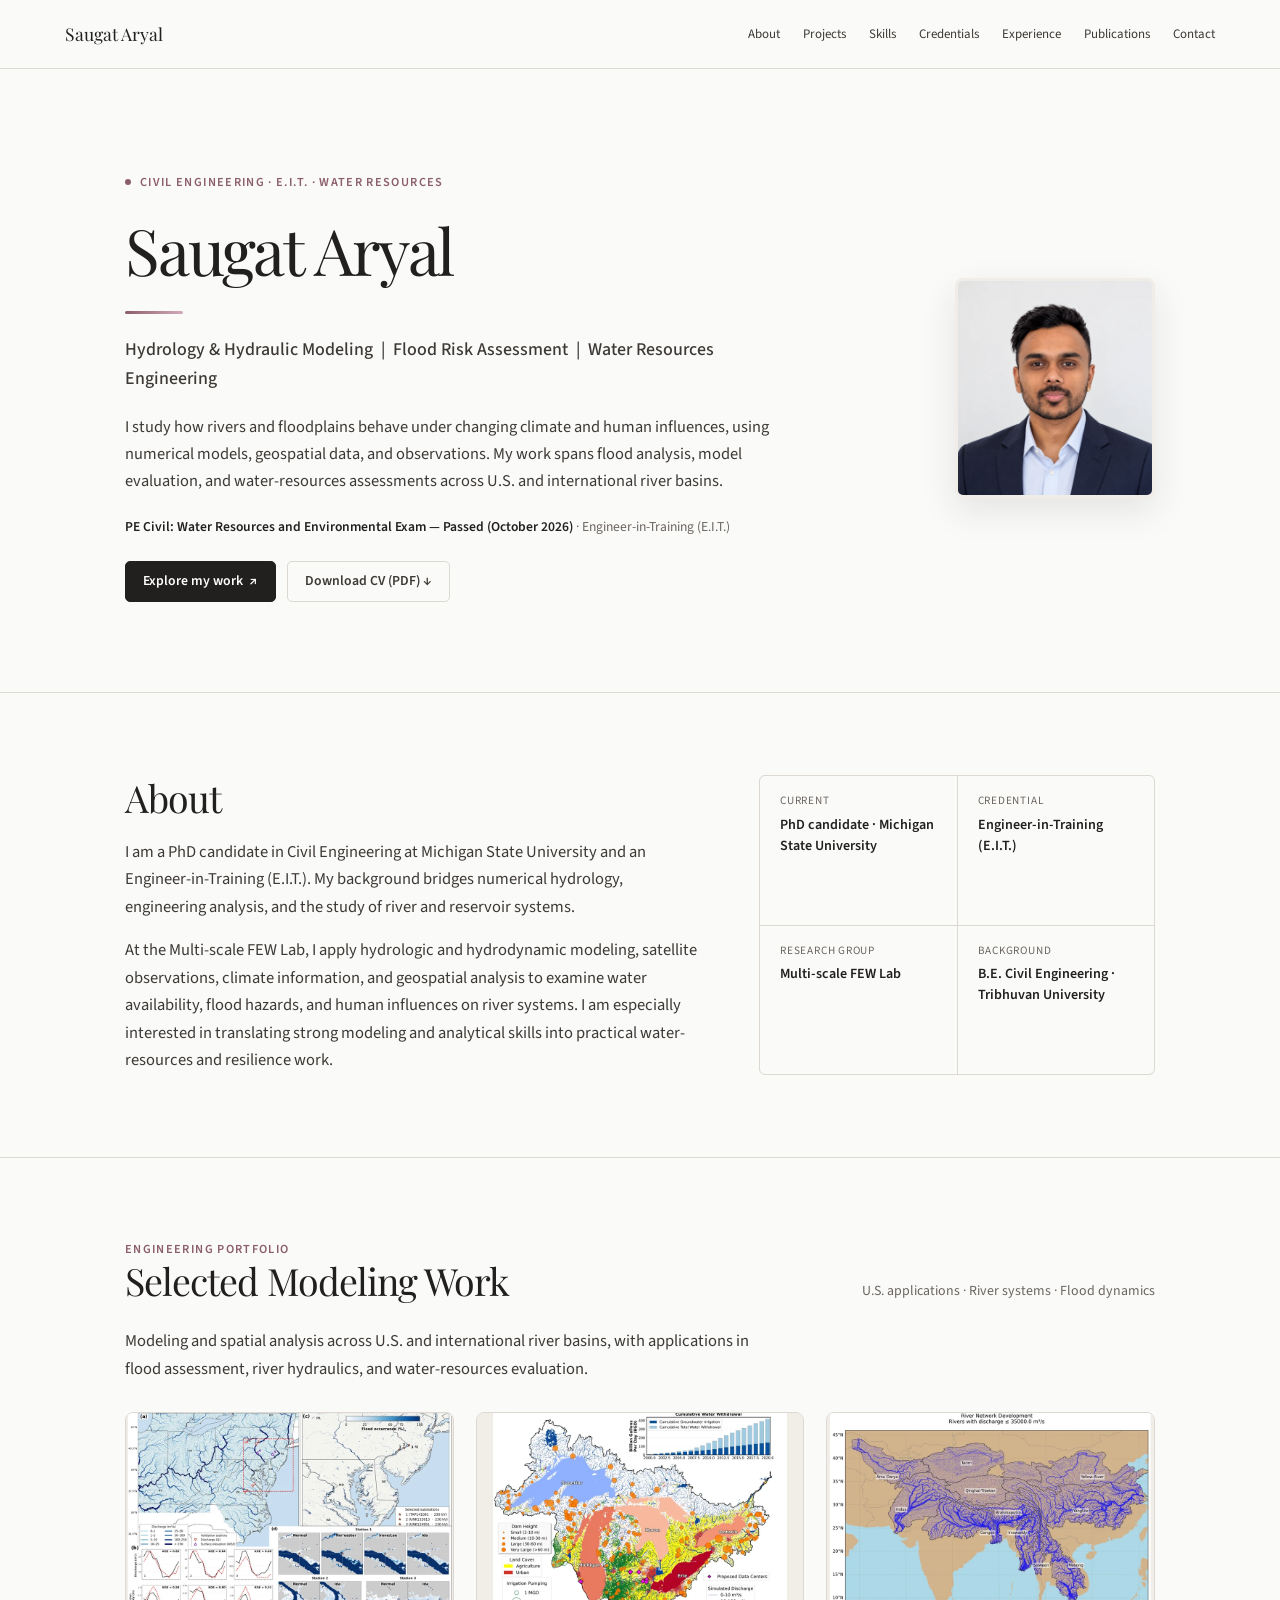
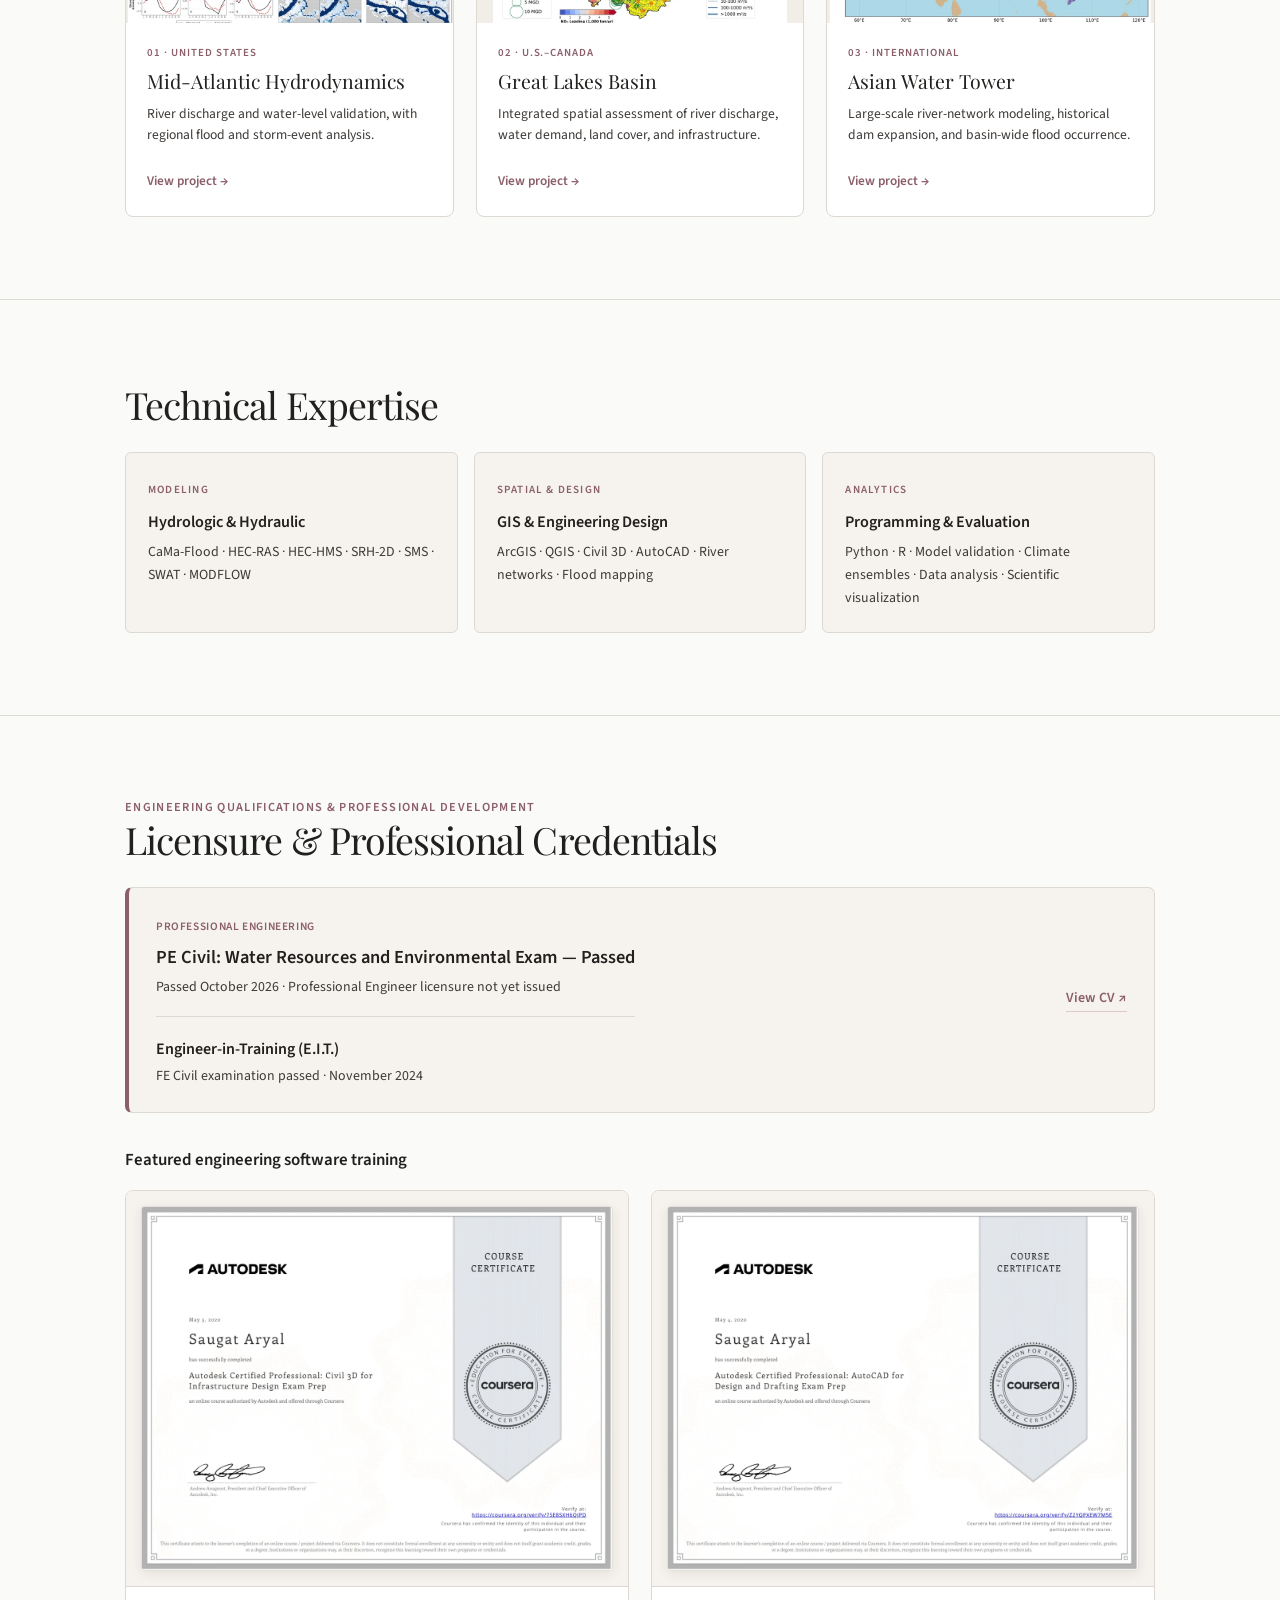
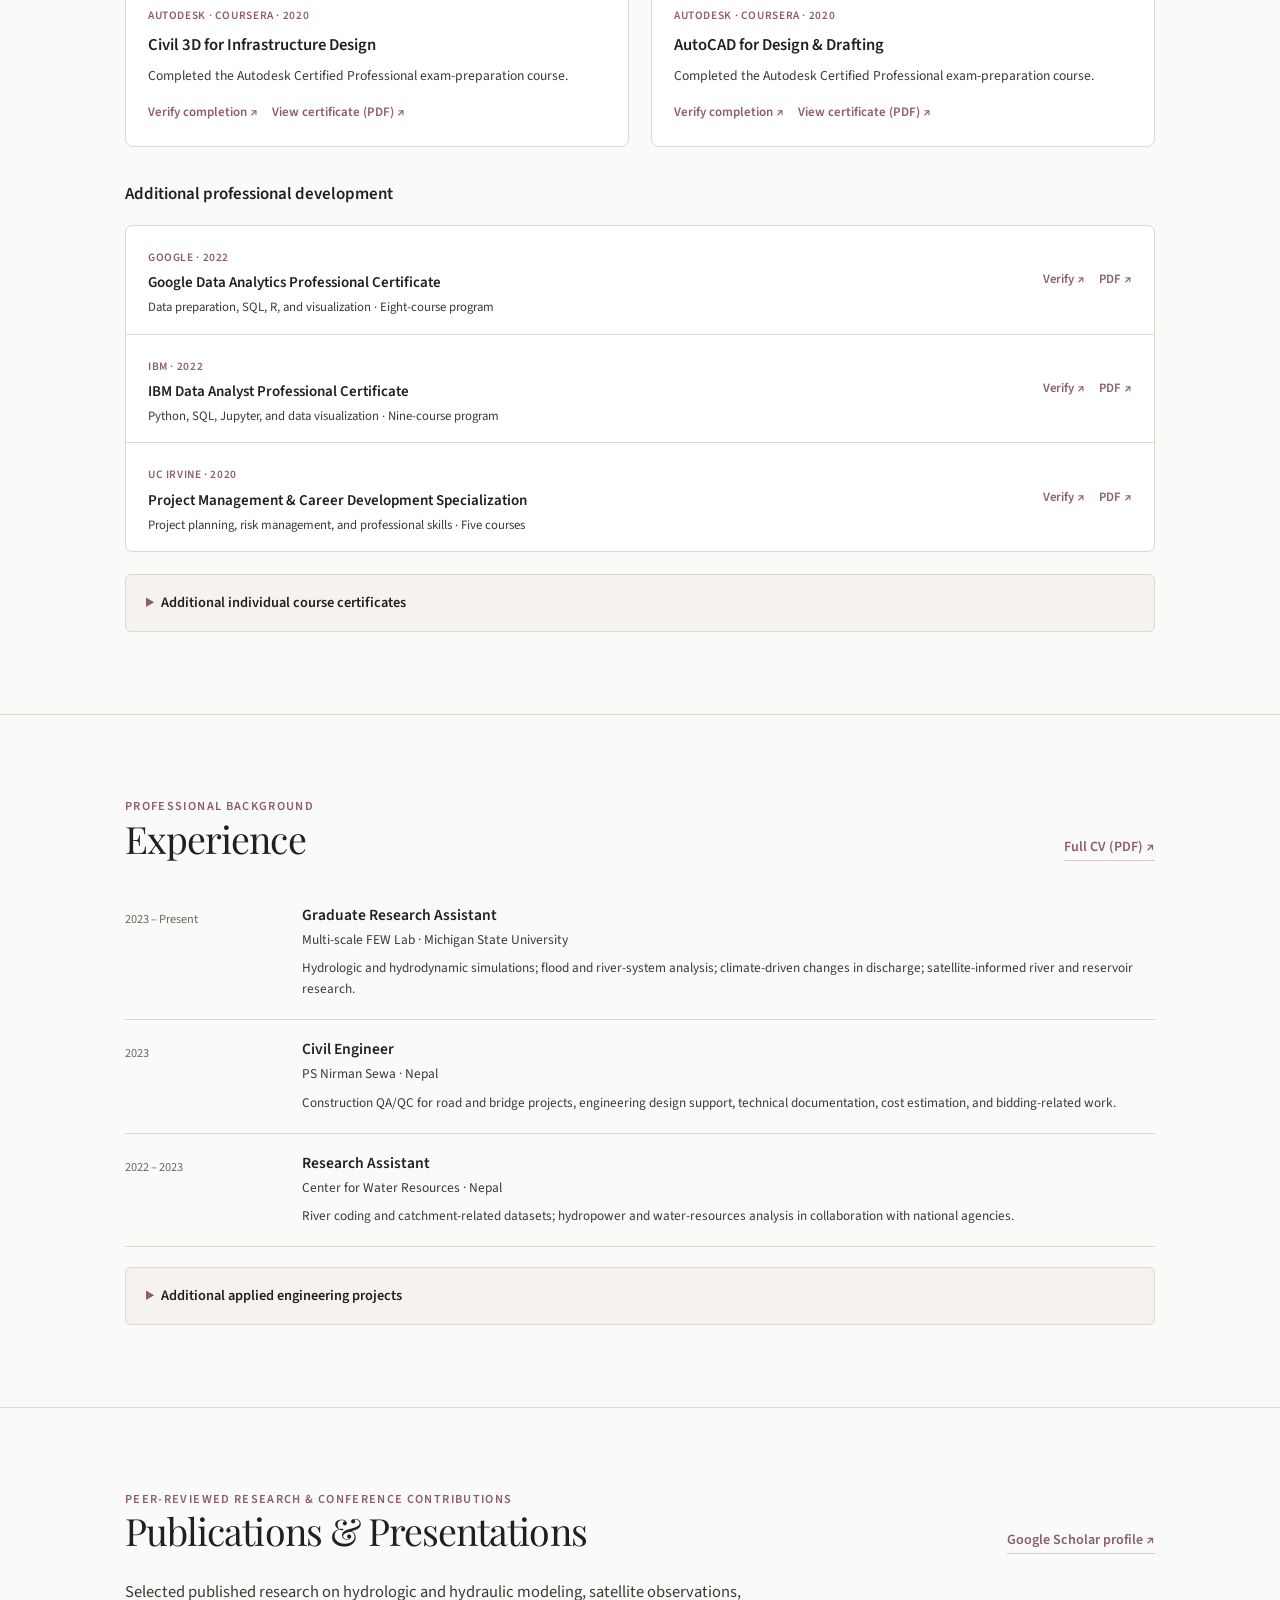
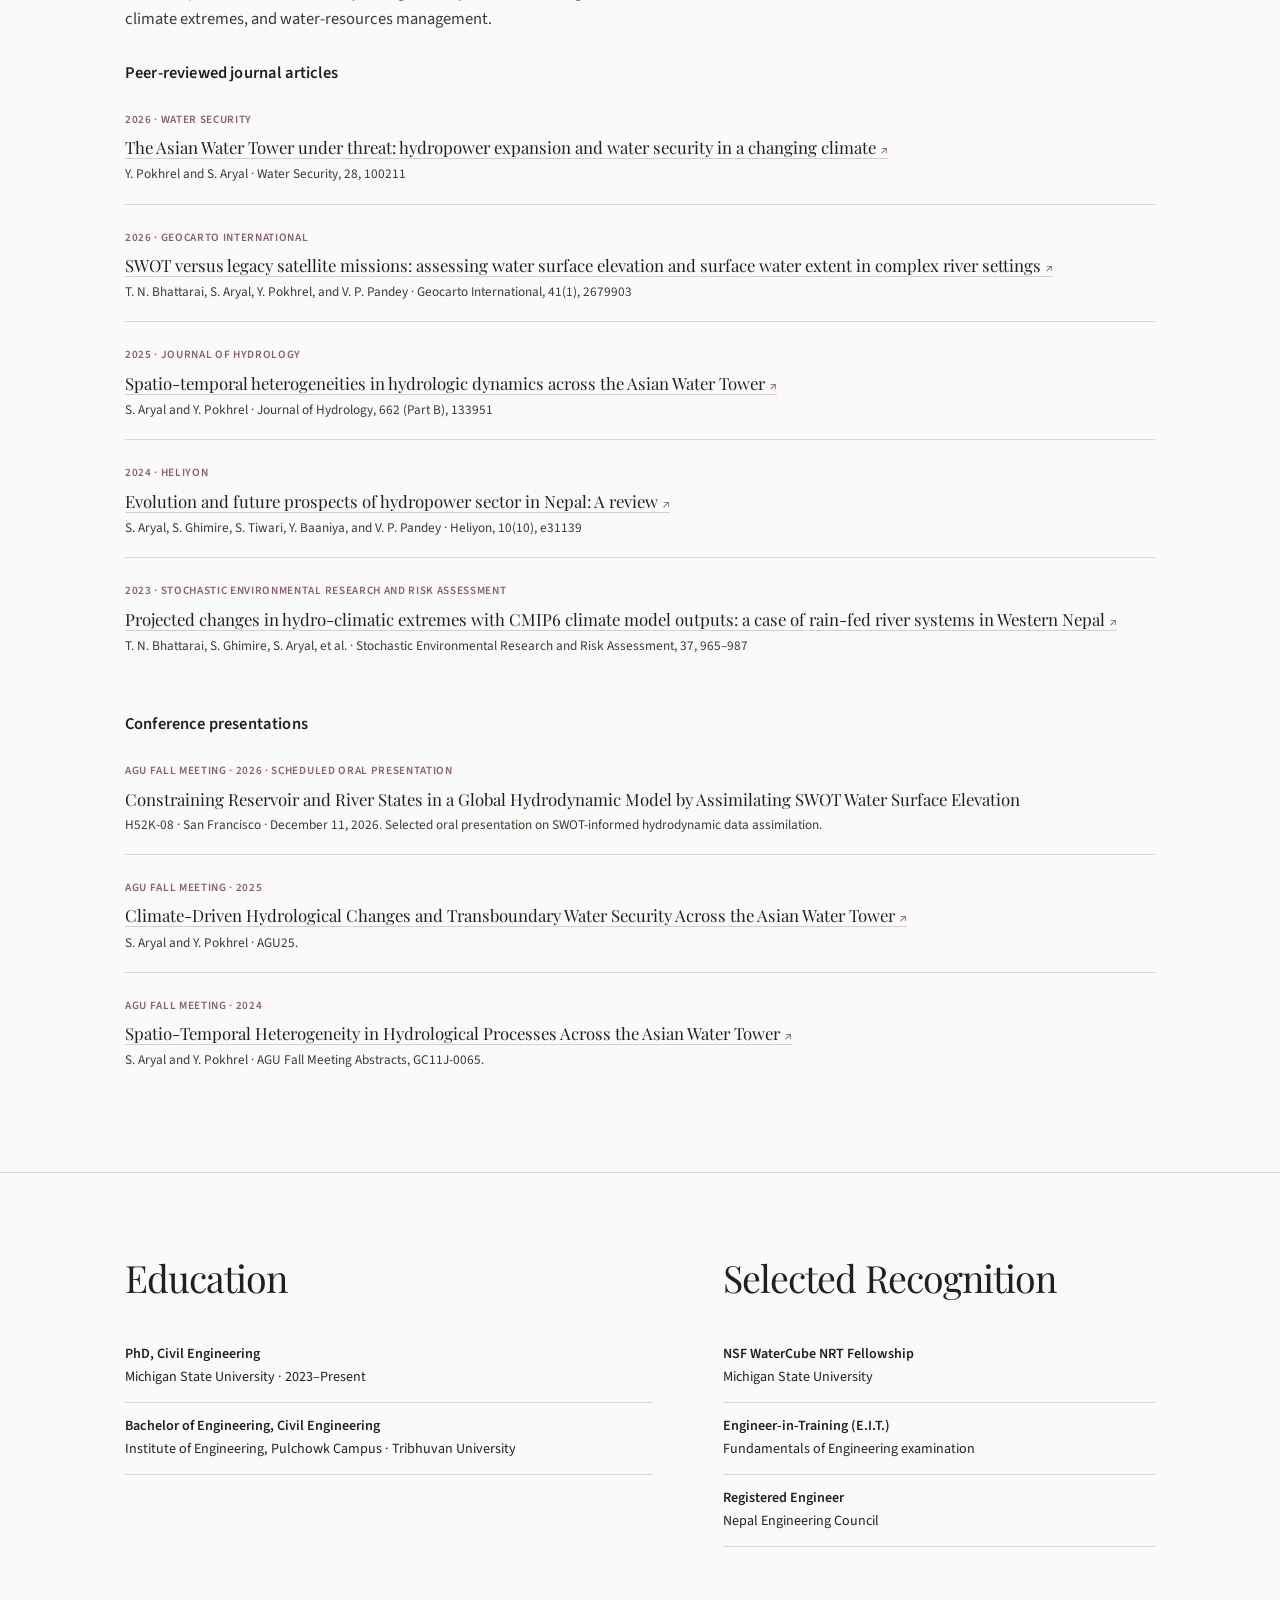
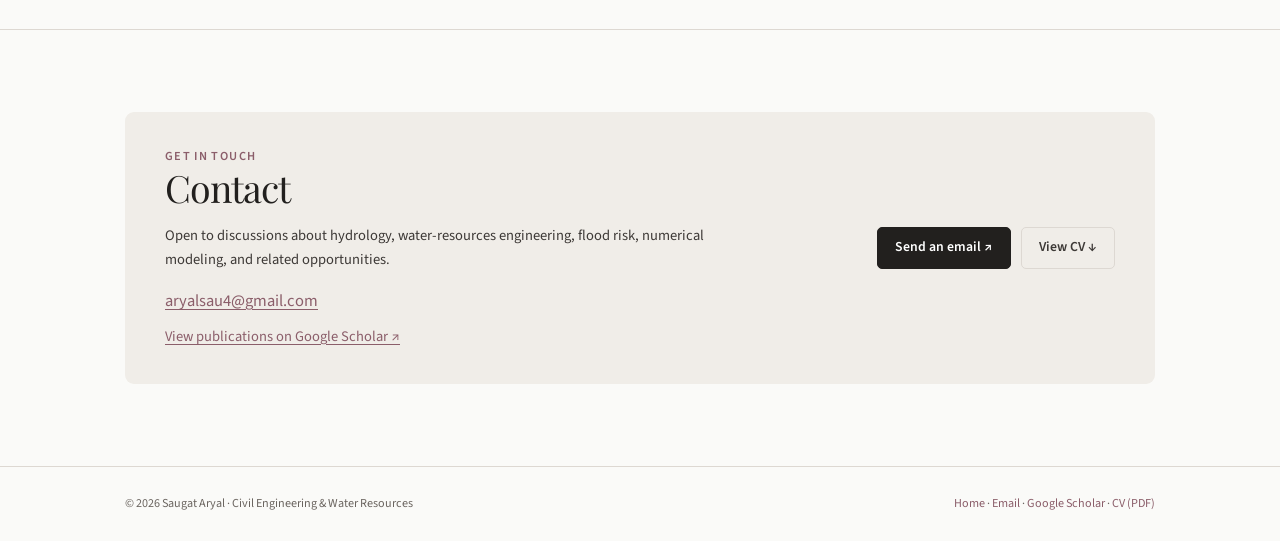
==== index.html @ 78174054 "Add files via upload" ====
<!doctype html>
<html lang="en"><head><meta charset="utf-8"><meta name="viewport" content="width=device-width, initial-scale=1"><meta name="theme-color" content="#FAFAF8"><meta name="description" content="Saugat Aryal, E.I.T. — hydrologic and hydraulic modeling, flood risk, water resources engineering, geospatial analysis, and river modeling."><title>Saugat Aryal | Hydrology & Water Resources Engineering</title>
<link rel="preconnect" href="https://fonts.googleapis.com"><link rel="preconnect" href="https://fonts.gstatic.com" crossorigin>
<link href="https://fonts.googleapis.com/css2?family=Playfair+Display:wght@400;500&family=Source+Sans+3:wght@400;500;600;700&display=swap" rel="stylesheet">
<link rel="stylesheet" href="assets/css/styles.css?v=featured-autodesk-20261023"><link rel="icon" href="assets/images/favicon.svg" type="image/svg+xml">

<!-- Portrait sizing adapted from Rachana Kafle's original homepage -->
<style>
  .hero-grid {
    grid-template-columns: minmax(0, 1fr) 200px;
    align-items: center;
    gap: clamp(28px, 5vw, 65px);
  }
  .hero-photo { width: 200px; height: 220px; justify-self: center; align-self: center; }
  .hero-photo .headshot-frame {
    box-sizing: border-box;
    width: 200px;
    height: 220px;
    border: 3px solid var(--surface);
    border-radius: 8px;
    overflow: hidden;
  }
  .hero-photo .headshot-frame img {
    display: block;
    width: 100%;
    height: 100%;
    max-width: none;
    aspect-ratio: auto;
    object-fit: cover;
    object-position: top center;
  }
  @media (max-width: 740px) {
    .hero-grid { grid-template-columns: minmax(0, 1fr) 160px; gap: 22px; }
    .hero-photo, .hero-photo .headshot-frame { width: 160px; height: 180px; }
  }
  @media (max-width: 480px) {
    .hero-grid { grid-template-columns: 1fr; }
    .hero-photo { grid-row: 1; justify-self: start; }
  }

  .publication-group-title {font:600 1.03rem/1.4 var(--sans);letter-spacing:.01em;margin:12px 0 2px;color:var(--ink)}
  .publication-group-spaced {margin-top:38px}
  .pub-title-link {color:inherit;text-decoration:none;border-bottom:1px solid var(--accent-lt)}
  .pub-title-link:hover,.pub-title-link:focus-visible {color:var(--accent);border-bottom-color:var(--accent)}
  .pub-title-link span {font-family:var(--sans);font-size:.8em;color:var(--accent);white-space:nowrap}
  .scholar-contact {font-size:.86rem;margin:9px 0 0}

  /* PE examination status — October 2026 */
  .pe-hero-note {font-size:.85rem;line-height:1.65;color:var(--ink-mid);margin:-8px 0 23px;max-width:665px;}
  .pe-hero-note strong {font-weight:600;color:var(--ink);}
  .pe-hero-note span {color:var(--ink-soft);}
  .pe-credential-secondary {margin-top:17px;padding-top:15px;border-top:1px solid var(--rule);}
  .pe-credential-secondary h3 {font-size:1rem;}
  .pe-credential-secondary p {margin-bottom:0;}
</style>
</head><body><a class="skip-link" href="#main">Skip to content</a><header class="site-header"><div class="header-inner">
<a class="brand" href="index.html">Saugat Aryal</a><button class="menu-toggle" type="button" aria-expanded="false" aria-controls="primary-navigation">Menu</button>
<nav aria-label="Main navigation"><ul class="nav-links" id="primary-navigation"><li><a href="index.html#about">About</a></li><li><a href="index.html#projects">Projects</a></li><li><a href="index.html#skills">Skills</a></li><li><a href="index.html#credentials">Credentials</a></li><li><a href="index.html#experience">Experience</a></li><li><a href="index.html#publications">Publications</a></li><li><a href="index.html#contact">Contact</a></li></ul></nav></div></header>
<main id="main">
<section class="hero" id="hero"><div class="wrap"><div class="hero-grid"><div>
<div class="eyebrow"><span class="dot"></span>Civil engineering · E.I.T. · Water resources</div>
<h1>Saugat Aryal</h1><div class="hero-rule"></div>
<p class="hero-role">Hydrology & Hydraulic Modeling&nbsp; | &nbsp;Flood Risk Assessment&nbsp; | &nbsp;Water Resources Engineering</p>
<p class="hero-copy">I study how rivers and floodplains behave under changing climate and human influences, using numerical models, geospatial data, and observations. My work spans flood analysis, model evaluation, and water-resources assessments across U.S. and international river basins.</p>
<p class="pe-hero-note"><strong>PE Civil: Water Resources and Environmental Exam — Passed (October 2026)</strong><span class="pe-hero-divider" aria-hidden="true"> · </span><span>Engineer-in-Training (E.I.T.)</span></p>
<div class="btn-row"><a class="btn btn-primary" href="#projects">Explore my work <span aria-hidden="true">↗</span></a><a class="btn btn-secondary" href="Saugat_Aryal_CV.pdf" target="_blank" rel="noopener">Download CV (PDF) ↓</a></div>
</div><div class="hero-photo"><div class="headshot-frame"><img src="assets/images/headshot.webp" alt="Professional headshot of Saugat Aryal" width="900" height="1125" fetchpriority="high"></div></div>
</div></div></section>
<section class="section" id="about"><div class="wrap"><div class="about-grid"><div>
<h2>About</h2><p>I am a PhD candidate in Civil Engineering at Michigan State University and an Engineer-in-Training (E.I.T.). My background bridges numerical hydrology, engineering analysis, and the study of river and reservoir systems.</p>
<p>At the Multi-scale FEW Lab, I apply hydrologic and hydrodynamic modeling, satellite observations, climate information, and geospatial analysis to examine water availability, flood hazards, and human influences on river systems. I am especially interested in translating strong modeling and analytical skills into practical water-resources and resilience work.</p>
</div><div class="fact-grid" aria-label="Professional background"><div class="fact"><small>Current</small><strong>PhD candidate · Michigan State University</strong></div><div class="fact"><small>Credential</small><strong>Engineer-in-Training (E.I.T.)</strong></div><div class="fact"><small>Research group</small><strong>Multi-scale FEW Lab</strong></div><div class="fact"><small>Background</small><strong>B.E. Civil Engineering · Tribhuvan University</strong></div></div></div></div></section>
<section class="section" id="projects"><div class="wrap"><div class="section-heading"><div><div class="eyebrow">Engineering portfolio</div><h2>Selected Modeling Work</h2></div><span class="small subdued">U.S. applications · River systems · Flood dynamics</span></div><p class="section-intro">Modeling and spatial analysis across U.S. and international river basins, with applications in flood assessment, river hydraulics, and water-resources evaluation.</p>
<div class="project-grid">
<article class="project-card"><div class="project-card-image"><a href="projects/mid-atlantic.html" aria-label="Open Mid-Atlantic project"><img src="assets/images/mid-atlantic-thumb.webp" alt="Mapped Mid-Atlantic river and flood modeling results" loading="lazy" width="900" height="590"></a></div><div class="project-card-content"><span class="project-tag">01 · United States</span><h3>Mid-Atlantic Hydrodynamics</h3><p>River discharge and water-level validation, with regional flood and storm-event analysis.</p><a class="card-link" href="projects/mid-atlantic.html">View project →</a></div></article>
<article class="project-card"><div class="project-card-image"><a href="projects/great-lakes.html" aria-label="Open Great Lakes project"><img src="assets/images/great-lakes-thumb.webp" alt="Great Lakes Basin map showing rivers, dams and water-resources layers" loading="lazy" width="900" height="590"></a></div><div class="project-card-content"><span class="project-tag">02 · U.S.–Canada</span><h3>Great Lakes Basin</h3><p>Integrated spatial assessment of river discharge, water demand, land cover, and infrastructure.</p><a class="card-link" href="projects/great-lakes.html">View project →</a></div></article>
<article class="project-card"><div class="project-card-image"><a href="projects/asian-water-tower.html" aria-label="Open Asian Water Tower project"><img src="assets/images/asian-water-tower-thumb.webp" alt="Asian river network visualization from the river-discharge threshold animation" loading="lazy" width="900" height="590"></a></div><div class="project-card-content"><span class="project-tag">03 · International</span><h3>Asian Water Tower</h3><p>Large-scale river-network modeling, historical dam expansion, and basin-wide flood occurrence.</p><a class="card-link" href="projects/asian-water-tower.html">View project →</a></div></article>
</div></div></section>
<section class="section" id="skills"><div class="wrap"><div class="section-heading"><div><h2>Technical Expertise</h2></div></div>
<div class="skills-grid">
<div class="skill-box"><span class="eyebrow">Modeling</span><h3>Hydrologic & Hydraulic</h3><p>CaMa-Flood · HEC-RAS · HEC-HMS · SRH-2D · SMS · SWAT · MODFLOW</p></div>
<div class="skill-box"><span class="eyebrow">Spatial &amp; Design</span><h3>GIS &amp; Engineering Design</h3><p>ArcGIS · QGIS · Civil 3D · AutoCAD · River networks · Flood mapping</p></div>
<div class="skill-box"><span class="eyebrow">Analytics</span><h3>Programming & Evaluation</h3><p>Python · R · Model validation · Climate ensembles · Data analysis · Scientific visualization</p></div>
</div></div></section>
<section class="section" id="credentials"><div class="wrap">
<div class="section-heading"><div><div class="eyebrow">Engineering qualifications &amp; professional development</div><h2>Licensure &amp; Professional Credentials</h2></div></div>
<div class="eit-highlight"><div>
<span class="provider">PROFESSIONAL ENGINEERING</span>
<h3>PE Civil: Water Resources and Environmental Exam — Passed</h3>
<p>Passed October 2026 · Professional Engineer licensure not yet issued</p>
<div class="pe-credential-secondary"><h3>Engineer-in-Training (E.I.T.)</h3><p>FE Civil examination passed · November 2024</p></div>
</div><a class="muted-link" href="Saugat_Aryal_CV.pdf" target="_blank" rel="noopener noreferrer">View CV ↗</a></div>
<div class="credential-subheading"><h3>Featured engineering software training</h3></div>
<div class="featured-credential-grid">
<article class="featured-credential">
<a class="cert-preview" href="assets/certificates/autodesk-civil3d-exam-prep.pdf" target="_blank" rel="noopener noreferrer" aria-label="Open Civil 3D exam preparation course certificate PDF"><img src="assets/certificates/autodesk-civil3d-preview.webp" loading="lazy" width="792" height="612" alt="Saugat Aryal's Autodesk-authorized Civil 3D for Infrastructure Design exam preparation course completion certificate"></a>
<div class="featured-credential-info"><span class="provider">AUTODESK · COURSERA · 2020</span><h3>Civil 3D for Infrastructure Design</h3><p>Completed the Autodesk Certified Professional exam-preparation course.</p><div class="links"><a href="https://coursera.org/verify/7SE8SXH6QJPD" target="_blank" rel="noopener noreferrer">Verify completion ↗</a><a href="assets/certificates/autodesk-civil3d-exam-prep.pdf" target="_blank" rel="noopener noreferrer">View certificate (PDF) ↗</a></div></div>
</article>
<article class="featured-credential">
<a class="cert-preview" href="assets/certificates/autodesk-autocad-exam-prep.pdf" target="_blank" rel="noopener noreferrer" aria-label="Open AutoCAD exam preparation course certificate PDF"><img src="assets/certificates/autodesk-autocad-preview.webp" loading="lazy" width="792" height="612" alt="Saugat Aryal's Autodesk-authorized AutoCAD for Design and Drafting exam preparation course completion certificate"></a>
<div class="featured-credential-info"><span class="provider">AUTODESK · COURSERA · 2020</span><h3>AutoCAD for Design &amp; Drafting</h3><p>Completed the Autodesk Certified Professional exam-preparation course.</p><div class="links"><a href="https://coursera.org/verify/Z2YQPXEW7M5E" target="_blank" rel="noopener noreferrer">Verify completion ↗</a><a href="assets/certificates/autodesk-autocad-exam-prep.pdf" target="_blank" rel="noopener noreferrer">View certificate (PDF) ↗</a></div></div>
</article></div>

<div class="credential-subheading additional-credential-heading"><h3>Additional professional development</h3></div>
<div class="compact-credentials">
<div class="compact-credential"><div><span class="provider">GOOGLE · 2022</span><h3>Google Data Analytics Professional Certificate</h3><p>Data preparation, SQL, R, and visualization · Eight-course program</p></div><div class="links"><a href="https://coursera.org/verify/professional-cert/789QUQ94FCXQ" target="_blank" rel="noopener noreferrer">Verify ↗</a><a href="assets/certificates/google-data-analytics.pdf" target="_blank" rel="noopener noreferrer">PDF ↗</a></div></div>
<div class="compact-credential"><div><span class="provider">IBM · 2022</span><h3>IBM Data Analyst Professional Certificate</h3><p>Python, SQL, Jupyter, and data visualization · Nine-course program</p></div><div class="links"><a href="https://coursera.org/verify/professional-cert/UEYJKUQK5YMV" target="_blank" rel="noopener noreferrer">Verify ↗</a><a href="assets/certificates/ibm-data-analyst.pdf" target="_blank" rel="noopener noreferrer">PDF ↗</a></div></div>
<div class="compact-credential"><div><span class="provider">UC IRVINE · 2020</span><h3>Project Management &amp; Career Development Specialization</h3><p>Project planning, risk management, and professional skills · Five courses</p></div><div class="links"><a href="https://coursera.org/verify/specialization/B2XWCNSZNWJP" target="_blank" rel="noopener noreferrer">Verify ↗</a><a href="assets/certificates/uci-project-management-specialization.pdf" target="_blank" rel="noopener noreferrer">PDF ↗</a></div></div>
</div>
<details class="additional-certs"><summary>Additional individual course certificates</summary><div class="additional-certs-list">
<div class="cert-row"><div><strong>Initiating and Planning Projects</strong><small>University of California, Irvine · Coursera · May 2020</small></div><div class="cert-links"><a href="https://coursera.org/verify/E44G4VJ4M8PW" target="_blank" rel="noopener noreferrer">Verify ↗</a><a href="assets/certificates/uci-initiating-planning-projects.pdf" target="_blank" rel="noopener noreferrer">PDF ↗</a></div></div>
<div class="cert-row"><div><strong>Managing Project Risks and Changes</strong><small>University of California, Irvine · Coursera · May 2020</small></div><div class="cert-links"><a href="https://coursera.org/verify/7F4G6WQN5KWR" target="_blank" rel="noopener noreferrer">Verify ↗</a><a href="assets/certificates/uci-managing-project-risks.pdf" target="_blank" rel="noopener noreferrer">PDF ↗</a></div></div>
</div></details>
</div></section>
<section class="section" id="experience"><div class="wrap"><div class="section-heading"><div><div class="eyebrow">Professional background</div><h2>Experience</h2></div><a class="muted-link" href="Saugat_Aryal_CV.pdf" target="_blank" rel="noopener">Full CV (PDF) ↗</a></div>
<div class="list-block"><span class="period">2023 – Present</span><div><h3>Graduate Research Assistant</h3><div class="org">Multi-scale FEW Lab · Michigan State University</div><p>Hydrologic and hydrodynamic simulations; flood and river-system analysis; climate-driven changes in discharge; satellite-informed river and reservoir research.</p></div></div>
<div class="list-block"><span class="period">2023</span><div><h3>Civil Engineer</h3><div class="org">PS Nirman Sewa · Nepal</div><p>Construction QA/QC for road and bridge projects, engineering design support, technical documentation, cost estimation, and bidding-related work.</p></div></div>
<div class="list-block"><span class="period">2022 – 2023</span><div><h3>Research Assistant</h3><div class="org">Center for Water Resources · Nepal</div><p>River coding and catchment-related datasets; hydropower and water-resources analysis in collaboration with national agencies.</p></div></div>
<details class="additional-certs" style="margin-top:20px"><summary>Additional applied engineering projects</summary><div class="additional-certs-list">
<div class="cert-row"><div><strong>Red Cedar River hydrodynamic study · Michigan</strong><small>SRH-2D and SMS</small></div></div>
<div class="cert-row"><div><strong>Bagmati River hydrologic and hydraulic modeling · Nepal</strong><small>HEC-HMS and HEC-RAS</small></div></div>
<div class="cert-row"><div><strong>Kalamazoo watershed surface and groundwater modeling</strong><small>SWAT and MODFLOW</small></div></div>
<div class="cert-row"><div><strong>Saginaw aquifer flow and contamination assessment</strong><small>IGW-NET</small></div></div></div></details>
</div></section>
<section class="section" id="publications"><div class="wrap">
<div class="section-heading"><div><div class="eyebrow">Peer-reviewed research &amp; conference contributions</div><h2>Publications &amp; Presentations</h2></div><a class="muted-link" href="https://scholar.google.com/citations?user=jHw32U4AAAAJ&amp;hl=en" target="_blank" rel="noopener noreferrer">Google Scholar profile ↗</a></div>
<p class="section-intro">Selected published research on hydrologic and hydraulic modeling, satellite observations, climate extremes, and water-resources management.</p>
<h3 class="publication-group-title">Peer-reviewed journal articles</h3>
<div class="pub-list">
<article class="pub-row"><span class="kind">2026 · Water Security</span><h3><a class="pub-title-link" href="https://doi.org/10.1016/j.wasec.2026.100211" target="_blank" rel="noopener noreferrer">The Asian Water Tower under threat: hydropower expansion and water security in a changing climate <span aria-hidden="true">↗</span></a></h3><p>Y. Pokhrel and S. Aryal · Water Security, 28, 100211</p></article>
<article class="pub-row"><span class="kind">2026 · Geocarto International</span><h3><a class="pub-title-link" href="https://doi.org/10.1080/10106049.2026.2679903" target="_blank" rel="noopener noreferrer">SWOT versus legacy satellite missions: assessing water surface elevation and surface water extent in complex river settings <span aria-hidden="true">↗</span></a></h3><p>T. N. Bhattarai, S. Aryal, Y. Pokhrel, and V. P. Pandey · Geocarto International, 41(1), 2679903</p></article>
<article class="pub-row"><span class="kind">2025 · Journal of Hydrology</span><h3><a class="pub-title-link" href="https://doi.org/10.1016/j.jhydrol.2025.133951" target="_blank" rel="noopener noreferrer">Spatio-temporal heterogeneities in hydrologic dynamics across the Asian Water Tower <span aria-hidden="true">↗</span></a></h3><p>S. Aryal and Y. Pokhrel · Journal of Hydrology, 662 (Part B), 133951</p></article>
<article class="pub-row"><span class="kind">2024 · Heliyon</span><h3><a class="pub-title-link" href="https://doi.org/10.1016/j.heliyon.2024.e31139" target="_blank" rel="noopener noreferrer">Evolution and future prospects of hydropower sector in Nepal: A review <span aria-hidden="true">↗</span></a></h3><p>S. Aryal, S. Ghimire, S. Tiwari, Y. Baaniya, and V. P. Pandey · Heliyon, 10(10), e31139</p></article>
<article class="pub-row"><span class="kind">2023 · Stochastic Environmental Research and Risk Assessment</span><h3><a class="pub-title-link" href="https://doi.org/10.1007/s00477-022-02312-0" target="_blank" rel="noopener noreferrer">Projected changes in hydro-climatic extremes with CMIP6 climate model outputs: a case of rain-fed river systems in Western Nepal <span aria-hidden="true">↗</span></a></h3><p>T. N. Bhattarai, S. Ghimire, S. Aryal, et al. · Stochastic Environmental Research and Risk Assessment, 37, 965–987</p></article>
</div>
<h3 class="publication-group-title publication-group-spaced">Conference presentations</h3>
<div class="pub-list">
<article class="pub-row"><span class="kind">AGU Fall Meeting · 2026 · Scheduled oral presentation</span><h3>Constraining Reservoir and River States in a Global Hydrodynamic Model by Assimilating SWOT Water Surface Elevation</h3><p>H52K-08 · San Francisco · December 11, 2026. Selected oral presentation on SWOT-informed hydrodynamic data assimilation.</p></article>
<article class="pub-row"><span class="kind">AGU Fall Meeting · 2025</span><h3><a class="pub-title-link" href="https://scholar.google.com/citations?view_op=view_citation&amp;hl=en&amp;user=jHw32U4AAAAJ&amp;citation_for_view=jHw32U4AAAAJ:2osOgNQ5qMEC" target="_blank" rel="noopener noreferrer">Climate-Driven Hydrological Changes and Transboundary Water Security Across the Asian Water Tower <span aria-hidden="true">↗</span></a></h3><p>S. Aryal and Y. Pokhrel · AGU25.</p></article>
<article class="pub-row"><span class="kind">AGU Fall Meeting · 2024</span><h3><a class="pub-title-link" href="https://scholar.google.com/citations?view_op=view_citation&amp;hl=en&amp;user=jHw32U4AAAAJ&amp;citation_for_view=jHw32U4AAAAJ:9yKSN-GCB0IC" target="_blank" rel="noopener noreferrer">Spatio-Temporal Heterogeneity in Hydrological Processes Across the Asian Water Tower <span aria-hidden="true">↗</span></a></h3><p>S. Aryal and Y. Pokhrel · AGU Fall Meeting Abstracts, GC11J-0065.</p></article>
</div></div></section>
<section class="section"><div class="wrap"><div class="two-col"><div><h2>Education</h2><ul class="simple-list"><li><strong>PhD, Civil Engineering</strong><br>Michigan State University · 2023–Present</li><li><strong>Bachelor of Engineering, Civil Engineering</strong><br>Institute of Engineering, Pulchowk Campus · Tribhuvan University</li></ul></div><div><h2>Selected Recognition</h2><ul class="simple-list"><li><strong>NSF WaterCube NRT Fellowship</strong><br>Michigan State University</li><li><strong>Engineer-in-Training (E.I.T.)</strong><br>Fundamentals of Engineering examination</li><li><strong>Registered Engineer</strong><br>Nepal Engineering Council</li></ul></div></div></div></section>
<section class="section" id="contact"><div class="wrap"><div class="contact-panel"><div><div class="eyebrow">Get in touch</div><h2>Contact</h2><p>Open to discussions about hydrology, water-resources engineering, flood risk, numerical modeling, and related opportunities.</p><a href="mailto:aryalsau4@gmail.com">aryalsau4@gmail.com</a><p class="scholar-contact"><a href="https://scholar.google.com/citations?user=jHw32U4AAAAJ&amp;hl=en" target="_blank" rel="noopener noreferrer">View publications on Google Scholar ↗</a></p></div><div class="contact-links"><a class="btn btn-primary" href="mailto:aryalsau4@gmail.com">Send an email ↗</a><a class="btn btn-secondary" href="Saugat_Aryal_CV.pdf" target="_blank" rel="noopener">View CV ↓</a></div></div></div></section>
</main>
<footer class="site-footer"><div class="wrap footer-inner"><span>© 2026 Saugat Aryal · Civil Engineering & Water Resources</span><span><a href="index.html">Home</a> · <a href="mailto:aryalsau4@gmail.com">Email</a> · <a href="https://scholar.google.com/citations?user=jHw32U4AAAAJ&amp;hl=en" target="_blank" rel="noopener noreferrer">Google Scholar</a> · <a href="Saugat_Aryal_CV.pdf" target="_blank" rel="noopener">CV (PDF)</a></span></div></footer>
<script src="assets/js/main.js" defer></script></body></html>
---- assets/css/styles.css ----
/* Saugat Aryal — water-resources engineering portfolio.
   Visual identity retained from the original website. */
:root{--bg:#FAFAF8;--surface:#F0EDE8;--surface-soft:#F6F3EF;--ink:#22201E;--ink-mid:#3D3936;--ink-soft:#6B6560;--accent:#8B5E6A;--accent-lt:#DFC8CE;--rule:#DDD8D2;--serif:'Playfair Display',Georgia,serif;--sans:'Source Sans 3',system-ui,sans-serif;--radius:8px}
*{box-sizing:border-box}html{scroll-behavior:smooth;scroll-padding-top:85px}body{margin:0;background:var(--bg);color:var(--ink);font:400 16.5px/1.67 var(--sans);-webkit-font-smoothing:antialiased}a{color:var(--accent);text-underline-offset:3px}a:hover{color:#754652}img,video{display:block;max-width:100%}h1,h2,h3,p{margin-top:0}h1,h2,h3{font-family:var(--serif);font-weight:400;line-height:1.2}h1{font-size:clamp(2.6rem,5vw,4.2rem);letter-spacing:-.035em}h2{font-size:clamp(1.8rem,3.2vw,2.35rem);letter-spacing:-.025em}h3{font-size:1.32rem}p{color:var(--ink-mid);margin-bottom:1rem}p:last-child{margin-bottom:0}.wrap{width:min(100% - 52px,1030px);margin-inline:auto}.wrap-narrow{width:min(100% - 52px,800px);margin-inline:auto}.section{padding:82px 0;border-bottom:1px solid var(--rule)}.section-heading{display:flex;align-items:end;justify-content:space-between;gap:24px;margin-bottom:25px}.section-heading h2{margin:0}.section-intro{max-width:660px;margin:0 0 28px}.eyebrow{font:600 .77rem/1.5 var(--sans);letter-spacing:.11em;text-transform:uppercase;color:var(--accent)}.subdued{color:var(--ink-soft)}.small{font-size:.87rem}.muted-link{text-decoration:none;border-bottom:1px solid var(--accent-lt);font-weight:600;font-size:.88rem;white-space:nowrap}.skip-link{position:absolute;z-index:999;left:10px;top:-70px;background:var(--ink);color:white;padding:10px 14px}.skip-link:focus{top:10px}.site-header{position:sticky;top:0;z-index:100;background:rgba(250,250,248,.96);backdrop-filter:blur(16px);border-bottom:1px solid var(--rule)}.header-inner{width:min(100% - 52px,1150px);margin:auto;min-height:68px;display:flex;align-items:center;justify-content:space-between;gap:25px}.brand{font:400 1.1rem/1.2 var(--serif);text-decoration:none;color:var(--ink);white-space:nowrap}.nav-links{list-style:none;display:flex;align-items:center;gap:clamp(12px,1.8vw,25px);padding:0;margin:0}.nav-links a{font-size:.81rem;color:var(--ink-mid);text-decoration:none;white-space:nowrap}.nav-links a:hover,.nav-links a[aria-current=page]{color:var(--accent)}.menu-toggle{display:none;align-items:center;justify-content:center;border:1px solid var(--rule);border-radius:5px;background:var(--bg);padding:7px 10px;font:600 .82rem var(--sans);color:var(--ink)}.btn-row{display:flex;flex-wrap:wrap;gap:11px}.btn{display:inline-flex;align-items:center;justify-content:center;gap:6px;padding:11px 17px;border-radius:5px;font:600 .86rem/1.25 var(--sans);text-decoration:none;border:1px solid var(--rule);transition:background .18s,color .18s,border-color .18s}.btn-primary{background:var(--ink);border-color:var(--ink);color:#fff}.btn-primary:hover{background:var(--accent);border-color:var(--accent);color:white}.btn-secondary{background:transparent;color:var(--ink-mid)}.btn-secondary:hover{border-color:var(--accent);color:var(--accent)}.hero{padding:104px 0 90px;border-bottom:1px solid var(--rule)}.hero-grid{display:grid;grid-template-columns:minmax(0,1.5fr) 285px;gap:clamp(36px,7vw,100px);align-items:center}.hero .eyebrow{display:flex;align-items:center;gap:9px;margin-bottom:21px}.dot{width:6px;height:6px;background:var(--accent);border-radius:100%;display:inline-block}.hero h1{margin-bottom:14px}.hero-rule{height:3px;width:58px;background:linear-gradient(90deg,#8B5E6A,#D4AABB);border-radius:5px;margin:22px 0}.hero-role{font-size:1.12rem;line-height:1.6;font-weight:500;color:var(--ink-mid);max-width:640px}.hero-copy{max-width:660px;color:var(--ink-mid);font-size:1.025rem;margin:20px 0 28px}.headshot-frame{background:var(--surface);border:4px solid var(--surface);border-radius:8px;overflow:hidden;box-shadow:0 13px 35px rgba(43,40,36,.1)}.headshot-frame img{width:100%;aspect-ratio:4/5;object-fit:cover;object-position:center 25%}.hero-photo-caption{text-align:center;color:var(--ink-soft);font-size:.76rem;margin-top:10px}.about-grid{display:grid;grid-template-columns:1.45fr 1fr;gap:60px}.about-grid h2{margin-bottom:18px}.fact-grid{display:grid;grid-template-columns:repeat(2,minmax(0,1fr));border:1px solid var(--rule);border-radius:6px;overflow:hidden;gap:1px;background:var(--rule)}.fact{background:var(--bg);padding:16px 20px}.fact small{display:block;text-transform:uppercase;letter-spacing:.07em;font-size:.7rem;color:var(--ink-soft);margin-bottom:4px}.fact strong{display:block;font-size:.88rem;font-weight:600;line-height:1.45}.project-grid{display:grid;grid-template-columns:repeat(3,minmax(0,1fr));gap:22px}.project-card{border:1px solid var(--rule);border-radius:8px;overflow:hidden;background:#fff;display:flex;flex-direction:column;transition:box-shadow .2s,transform .2s}.project-card:hover{box-shadow:0 12px 30px rgba(35,32,30,.08);transform:translateY(-3px)}.project-card-image{aspect-ratio:1.55;background:var(--surface);overflow:hidden}.project-card-image img{width:100%;height:100%;object-fit:cover;transition:transform .35s}.project-card:hover img{transform:scale(1.025)}.project-card-content{padding:21px 21px 24px;display:flex;flex-direction:column;flex:1}.project-tag{font-size:.68rem;font-weight:600;color:var(--accent);letter-spacing:.09em;text-transform:uppercase}.project-card h3{margin:8px 0 9px;font-size:1.22rem}.project-card p{font-size:.85rem;line-height:1.58;flex:1}.project-card .card-link{font-size:.83rem;font-weight:600;margin-top:8px;text-decoration:none}.skills-grid{display:grid;grid-template-columns:repeat(3,minmax(0,1fr));gap:16px}.skill-box{border:1px solid var(--rule);border-radius:6px;padding:22px;background:var(--surface-soft)}.skill-box .eyebrow{font-size:.69rem}.skill-box h3{font:600 1.01rem/1.4 var(--sans);margin:8px 0 8px}.skill-box p{font-size:.87rem;line-height:1.65}.credentials-grid{display:grid;grid-template-columns:repeat(3,minmax(0,1fr));gap:15px}.credential{background:#fff;border:1px solid var(--rule);border-radius:6px;padding:20px;min-height:165px;display:flex;flex-direction:column}.credential .provider{font-size:.75rem;color:var(--accent);font-weight:600;letter-spacing:.05em}.credential h3{font:600 .99rem/1.4 var(--sans);margin:8px 0 7px}.credential p{font-size:.78rem;margin:0 0 14px;line-height:1.5}.credential .links{display:flex;gap:14px;flex-wrap:wrap;margin-top:auto;font-size:.78rem}.credential .links a{text-decoration:none;font-weight:600}.additional-certs{margin-top:22px;border:1px solid var(--rule);border-radius:6px;background:var(--surface-soft);padding:0 20px}.additional-certs summary{cursor:pointer;padding:16px 0;font-weight:600;font-size:.9rem}.additional-certs summary::marker{color:var(--accent)}.additional-certs-list{padding:0 0 16px}.cert-row{padding:12px 0;border-top:1px solid var(--rule);display:flex;align-items:start;justify-content:space-between;gap:14px}.cert-row strong{display:block;font-size:.88rem}.cert-row small{color:var(--ink-soft);font-size:.77rem}.cert-links{white-space:nowrap;display:flex;gap:12px;font-size:.79rem;font-weight:600}.list-block{display:grid;grid-template-columns:155px 1fr;gap:22px;border-bottom:1px solid var(--rule);padding:19px 0}.list-block:last-child{border-bottom:0}.list-block .period{font-size:.77rem;color:var(--ink-soft);padding-top:4px}.list-block h3{font:600 .97rem/1.35 var(--sans);margin:0 0 3px}.list-block .org{font-size:.84rem;color:var(--ink-mid);margin-bottom:7px}.list-block p{font-size:.83rem;line-height:1.58}.pub-list{display:grid;gap:0}.pub-row{padding:18px 0;border-bottom:1px solid var(--rule)}.pub-row:last-child{border-bottom:0}.pub-row .kind{font-size:.7rem;letter-spacing:.06em;text-transform:uppercase;color:var(--accent);font-weight:600}.pub-row h3{font-size:1.05rem;margin:5px 0}.pub-row p{font-size:.83rem}.two-col{display:grid;grid-template-columns:1.1fr .9fr;gap:70px}.simple-list{list-style:none;margin:0;padding:0}.simple-list li{padding:12px 0;border-bottom:1px solid var(--rule);font-size:.88rem}.simple-list strong{font-weight:600}.contact-panel{display:grid;grid-template-columns:1.3fr .7fr;gap:40px;align-items:center;background:var(--surface);border-radius:9px;padding:35px 40px}.contact-panel h2{margin:0 0 13px}.contact-panel p{font-size:.91rem}.contact-links{display:flex;flex-wrap:wrap;gap:10px;justify-content:flex-end}.site-footer{padding:27px 0;color:var(--ink-soft);font-size:.76rem}.footer-inner{display:flex;justify-content:space-between;gap:20px;flex-wrap:wrap}.footer-inner a{text-decoration:none}.page-hero{padding:82px 0 45px}.breadcrumbs{display:flex;gap:7px;align-items:center;margin-bottom:28px;font-size:.79rem;color:var(--ink-soft)}.breadcrumbs a{text-decoration:none}.page-hero h1{font-size:clamp(2.3rem,4.5vw,3.7rem);max-width:840px;margin:12px 0}.page-hero p{max-width:720px;font-size:1.01rem}.project-meta{display:flex;flex-wrap:wrap;gap:8px;margin-top:22px}.pill{font-size:.75rem;padding:5px 11px;border:1px solid var(--rule);border-radius:20px;background:var(--surface-soft);color:var(--ink-mid)}.visual-section{padding:26px 0 50px}.figure-unit{margin-bottom:72px}.figure-unit:last-child{margin-bottom:15px}.figure-header{display:flex;align-items:end;justify-content:space-between;gap:15px;margin-bottom:16px}.figure-header h2{font-size:1.65rem;margin:0}.figure-number{font-size:.72rem;color:var(--accent);font-weight:600;letter-spacing:.08em;text-transform:uppercase;margin-bottom:4px}.figure-image,.figure-video{width:100%;background:#f3f1ec;border:1px solid var(--rule);border-radius:8px;overflow:hidden}.figure-image img{display:block;width:100%;height:auto}.figure-video video{display:block;width:100%;height:auto}.figure-caption{margin-top:17px;display:grid;grid-template-columns:115px 1fr;gap:24px;align-items:start}.caption-label{font-weight:600;font-size:.8rem;color:var(--ink);padding-top:2px}.figure-caption p{font-size:.93rem;max-width:880px;line-height:1.76}.figure-note{display:flex;align-items:center;justify-content:space-between;flex-wrap:wrap;gap:10px;border-top:1px solid var(--rule);padding-top:13px;margin-top:14px;font-size:.78rem;color:var(--ink-soft)}.figure-note a{font-weight:600;text-decoration:none}.page-next{border-top:1px solid var(--rule);padding:28px 0 55px;display:flex;gap:20px;justify-content:space-between;flex-wrap:wrap;font-size:.9rem}.page-next a{text-decoration:none;font-weight:600}.project-mini-nav{margin:15px 0 3px;display:flex;gap:10px;flex-wrap:wrap}.project-mini-nav a{border-bottom:1px solid var(--accent-lt);font-size:.82rem;text-decoration:none}.content-note{border-left:3px solid var(--accent-lt);background:var(--surface-soft);padding:12px 18px;margin:22px 0;font-size:.82rem;color:var(--ink-mid)}
@media(max-width:960px){.header-inner{width:min(100% - 36px,1150px)}.nav-links{gap:11px}.nav-links a{font-size:.76rem}.hero-grid{grid-template-columns:minmax(0,1fr) 235px;gap:40px}.about-grid{gap:30px}.project-grid{gap:14px}.project-card-content{padding:16px}.contact-panel{grid-template-columns:1fr}}
@media(max-width:740px){.wrap,.wrap-narrow{width:min(100% - 34px,1030px)}.section{padding:59px 0}.header-inner{min-height:62px}.menu-toggle{display:flex}.nav-links{display:none;position:absolute;left:0;right:0;top:100%;background:var(--bg);padding:12px 22px 20px;box-shadow:0 12px 20px rgba(0,0,0,.07);border-bottom:1px solid var(--rule);flex-direction:column;align-items:stretch;gap:0}.site-header.menu-open .nav-links{display:flex}.nav-links li a{display:block;padding:9px 0;font-size:.94rem}.hero{padding:60px 0 65px}.hero-grid{grid-template-columns:minmax(0,1fr) 150px;gap:22px;align-items:start}.hero h1{font-size:2.7rem}.hero-role{font-size:1rem}.hero-copy{font-size:.93rem}.about-grid{grid-template-columns:1fr}.project-grid{grid-template-columns:repeat(2,minmax(0,1fr))}.project-card:last-child{grid-column:1/-1}.project-card:last-child .project-card-image{aspect-ratio:2.2}.skills-grid,.credentials-grid{grid-template-columns:repeat(2,minmax(0,1fr))}.two-col{grid-template-columns:1fr;gap:38px}.figure-caption{grid-template-columns:1fr;gap:6px}.contact-links{justify-content:flex-start}.page-hero{padding:55px 0 35px}}
@media(max-width:480px){.hero-grid{grid-template-columns:1fr}.headshot-frame{max-width:200px}.hero-photo{grid-row:1}.hero h1{font-size:2.8rem}.fact-grid,.project-grid,.skills-grid,.credentials-grid{grid-template-columns:1fr}.project-card:last-child{grid-column:auto}.project-card:last-child .project-card-image{aspect-ratio:1.55}.list-block{grid-template-columns:1fr;gap:4px}.section-heading{align-items:start;flex-direction:column;gap:8px}.contact-panel{padding:25px 20px}.cert-row{flex-direction:column;gap:4px}.page-hero h1{font-size:2.3rem}}
@media(prefers-reduced-motion:reduce){html{scroll-behavior:auto}.project-card,.project-card-image img{transition:none}}

/* Featured Autodesk coursework — Oct 2026 homepage enhancement */
.eit-highlight{display:flex;align-items:center;justify-content:space-between;gap:25px;padding:24px 27px;background:var(--surface-soft);border:1px solid var(--rule);border-left:4px solid var(--accent);border-radius:7px;margin-bottom:36px}
.eit-highlight .provider,.featured-credential .provider,.compact-credential .provider{font-size:.71rem;color:var(--accent);font-weight:600;letter-spacing:.055em}
.eit-highlight h3{font:600 1.15rem/1.4 var(--sans);margin:6px 0}.eit-highlight p{max-width:680px;font-size:.87rem;line-height:1.55}
.credential-subheading{margin-bottom:18px}.credential-subheading h3{font:600 1.06rem/1.4 var(--sans);margin:0 0 5px}.credential-subheading p{font-size:.87rem}
.featured-credential-grid{display:grid;grid-template-columns:repeat(2,minmax(0,1fr));gap:22px}
.featured-credential{background:#fff;border:1px solid var(--rule);border-radius:8px;overflow:hidden;display:flex;flex-direction:column;min-width:0}
.cert-preview{display:block;padding:15px;background:var(--surface-soft);border-bottom:1px solid var(--rule)}
.cert-preview img{display:block;width:100%;height:auto;aspect-ratio:792/612;object-fit:contain;border:1px solid #e5e0db;border-radius:3px;box-shadow:0 3px 12px rgba(38,31,27,.08);transition:transform .22s}
.cert-preview:hover img,.cert-preview:focus-visible img{transform:scale(1.014)}
.featured-credential-info{padding:20px 22px 22px;display:flex;flex-direction:column;flex:1}
.featured-credential-info h3{font:600 1.04rem/1.4 var(--sans);margin:8px 0}
.featured-credential-info p{font-size:.85rem;line-height:1.55;margin-bottom:16px}
.featured-credential-info .links{display:flex;flex-wrap:wrap;gap:14px;margin-top:auto;font-size:.81rem;font-weight:600}
.featured-credential-info .links a{text-decoration:none}
.credential-clarification{font-size:.8rem;color:var(--ink-soft);margin:13px 0 0;line-height:1.5}
.additional-credential-heading{margin-top:36px}
.compact-credentials{border:1px solid var(--rule);border-radius:7px;overflow:hidden;background:#fff}
.compact-credential{padding:17px 22px;display:flex;align-items:center;justify-content:space-between;gap:20px;border-bottom:1px solid var(--rule)}
.compact-credential:last-child{border-bottom:none}
.compact-credential h3{font:600 .94rem/1.38 var(--sans);margin:3px 0 4px}
.compact-credential p{font-size:.8rem;margin:0;line-height:1.45}
.compact-credential .links{display:flex;gap:14px;white-space:nowrap;font-size:.8rem;font-weight:600}
.compact-credential .links a{text-decoration:none}
@media(max-width:740px){.eit-highlight{padding:20px;align-items:flex-start}.featured-credential-grid{gap:14px}.cert-preview{padding:10px}.featured-credential-info{padding:15px}.compact-credential{padding:15px}}
@media(max-width:570px){.eit-highlight{flex-direction:column;gap:10px}.featured-credential-grid{grid-template-columns:1fr}.compact-credential{flex-direction:column;align-items:flex-start;gap:9px}}
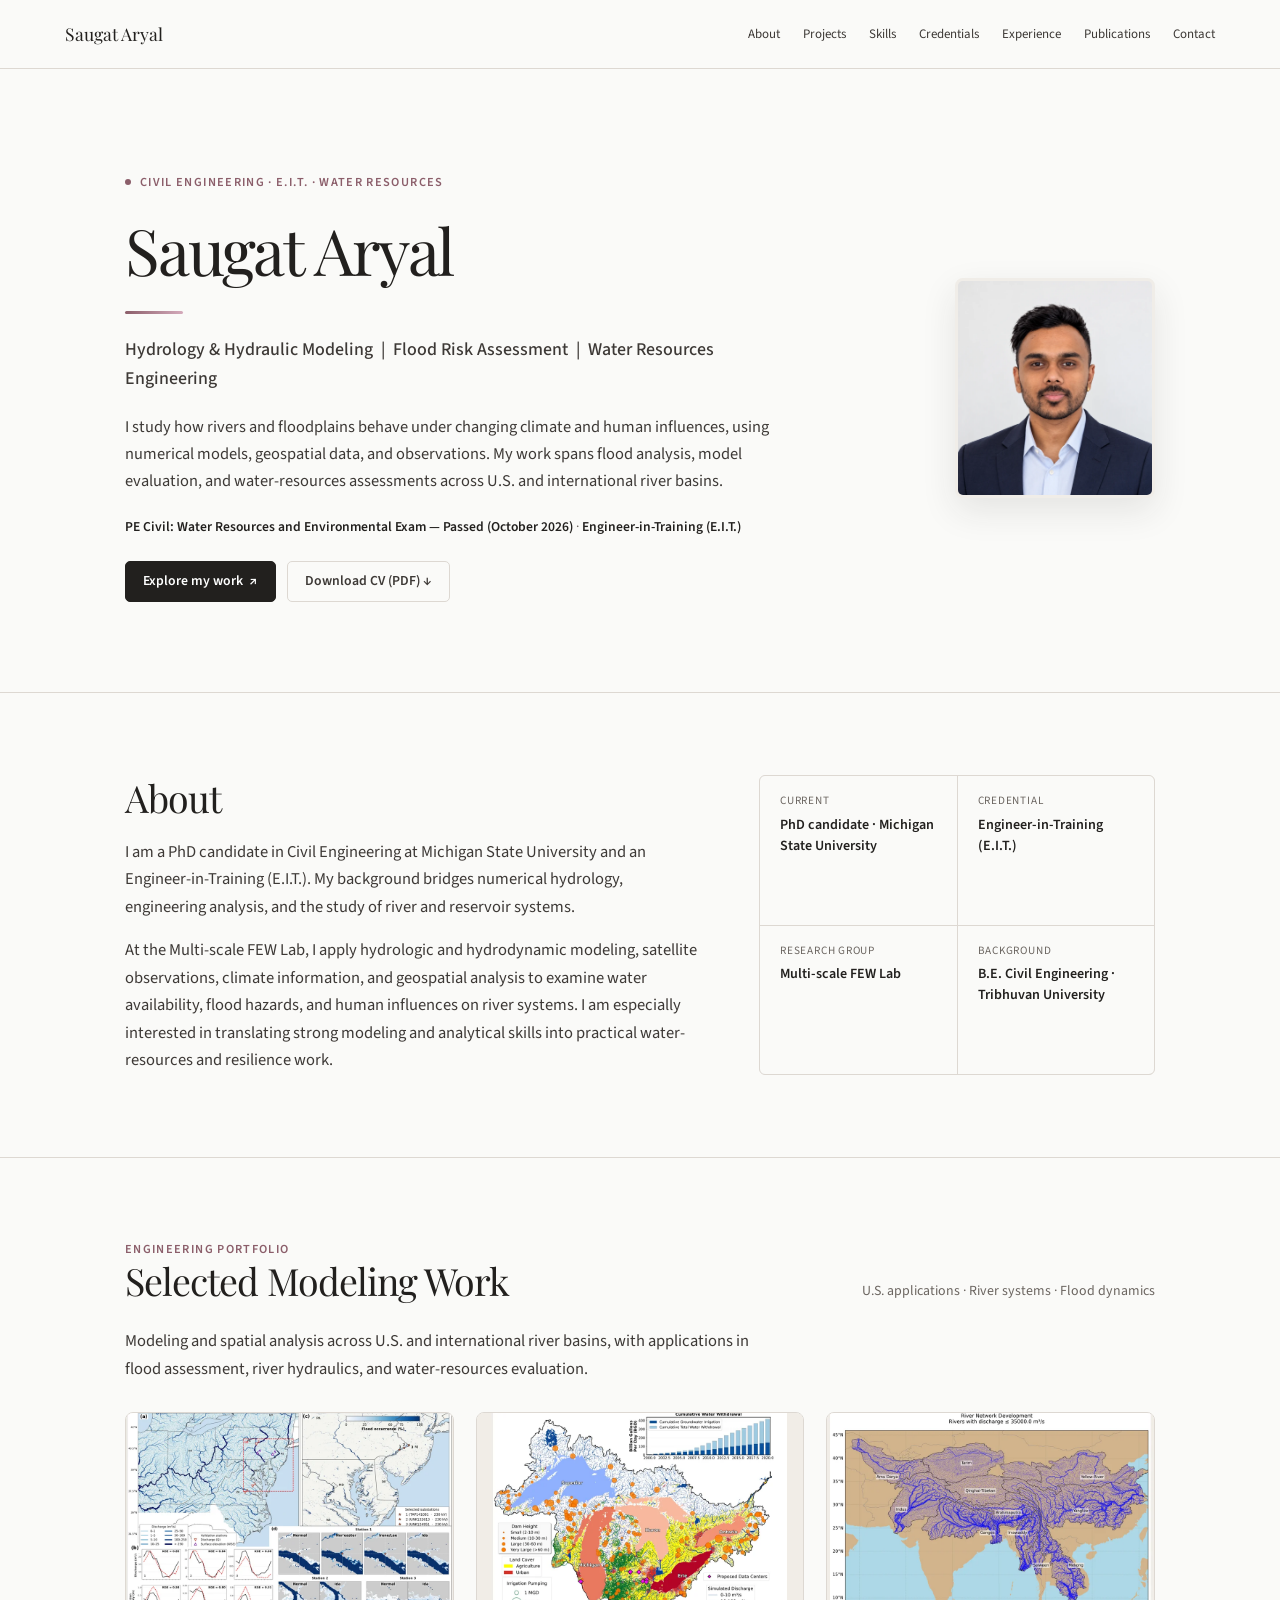
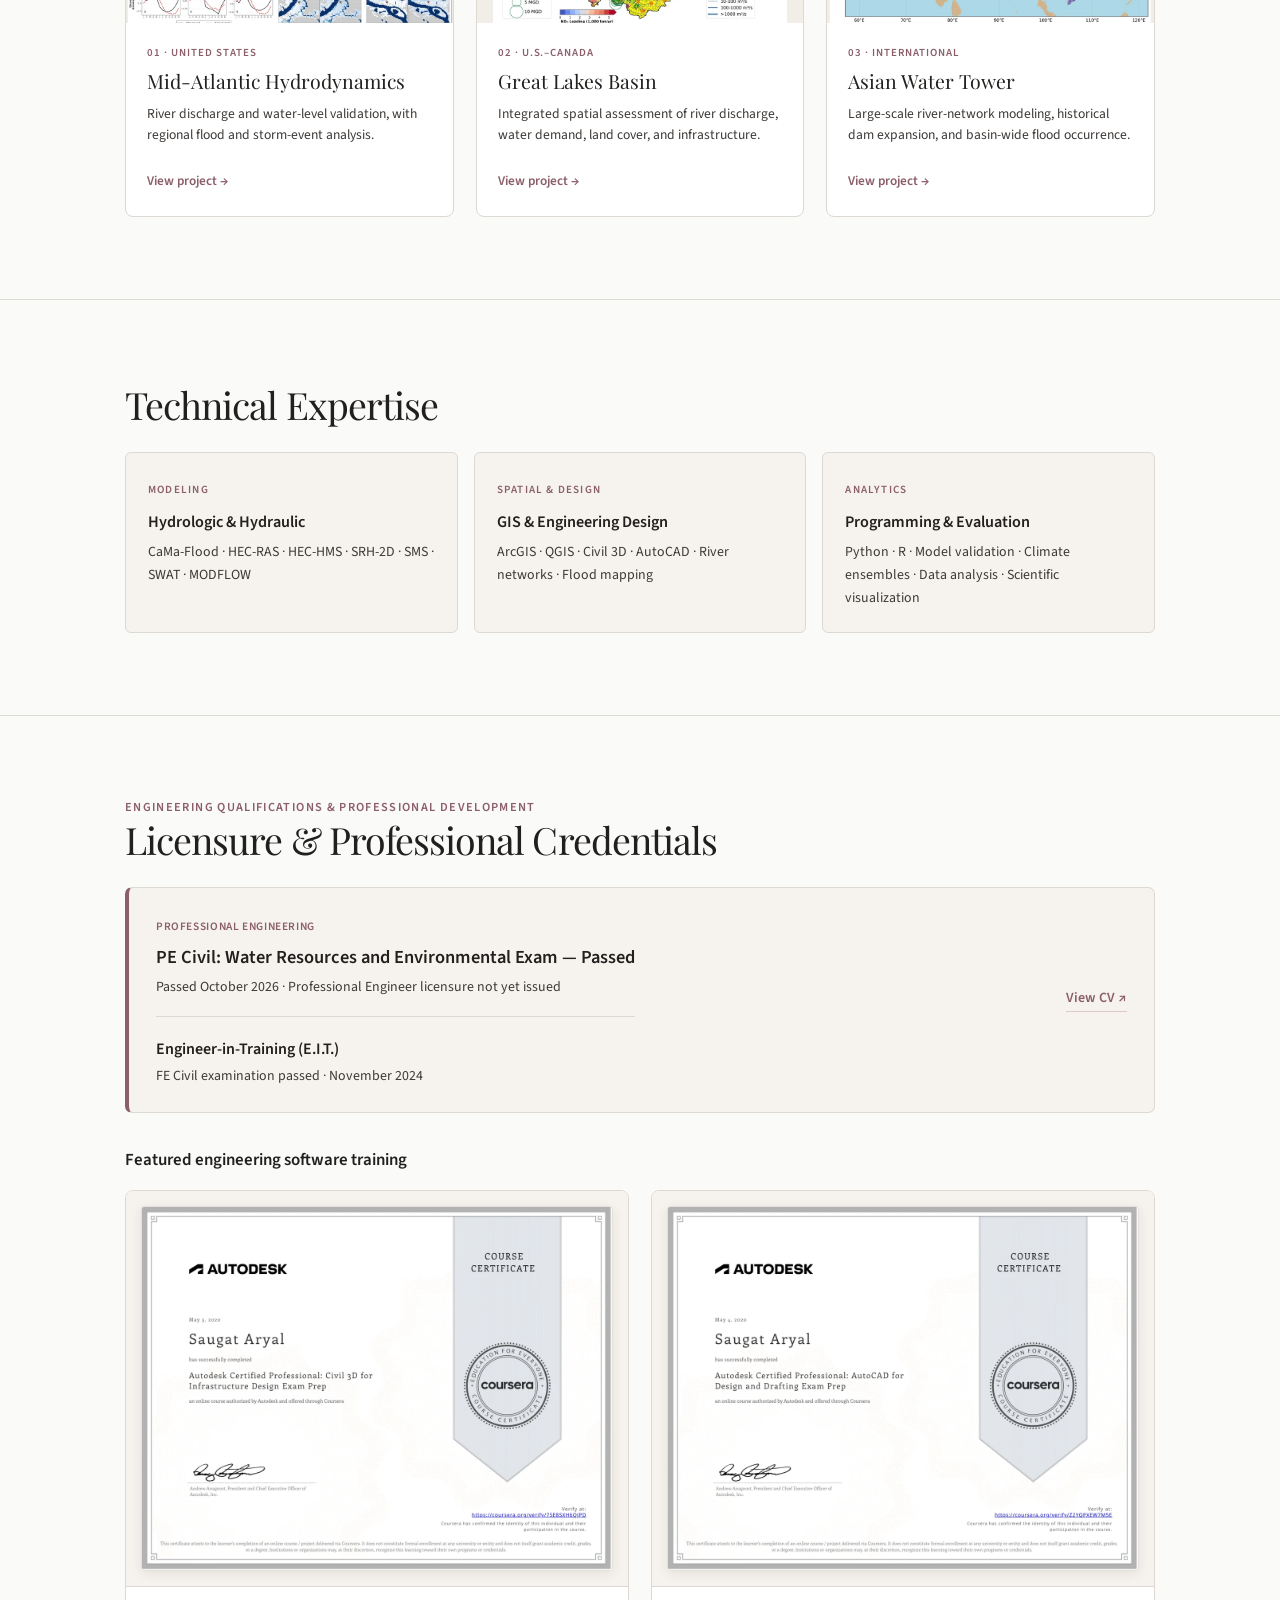
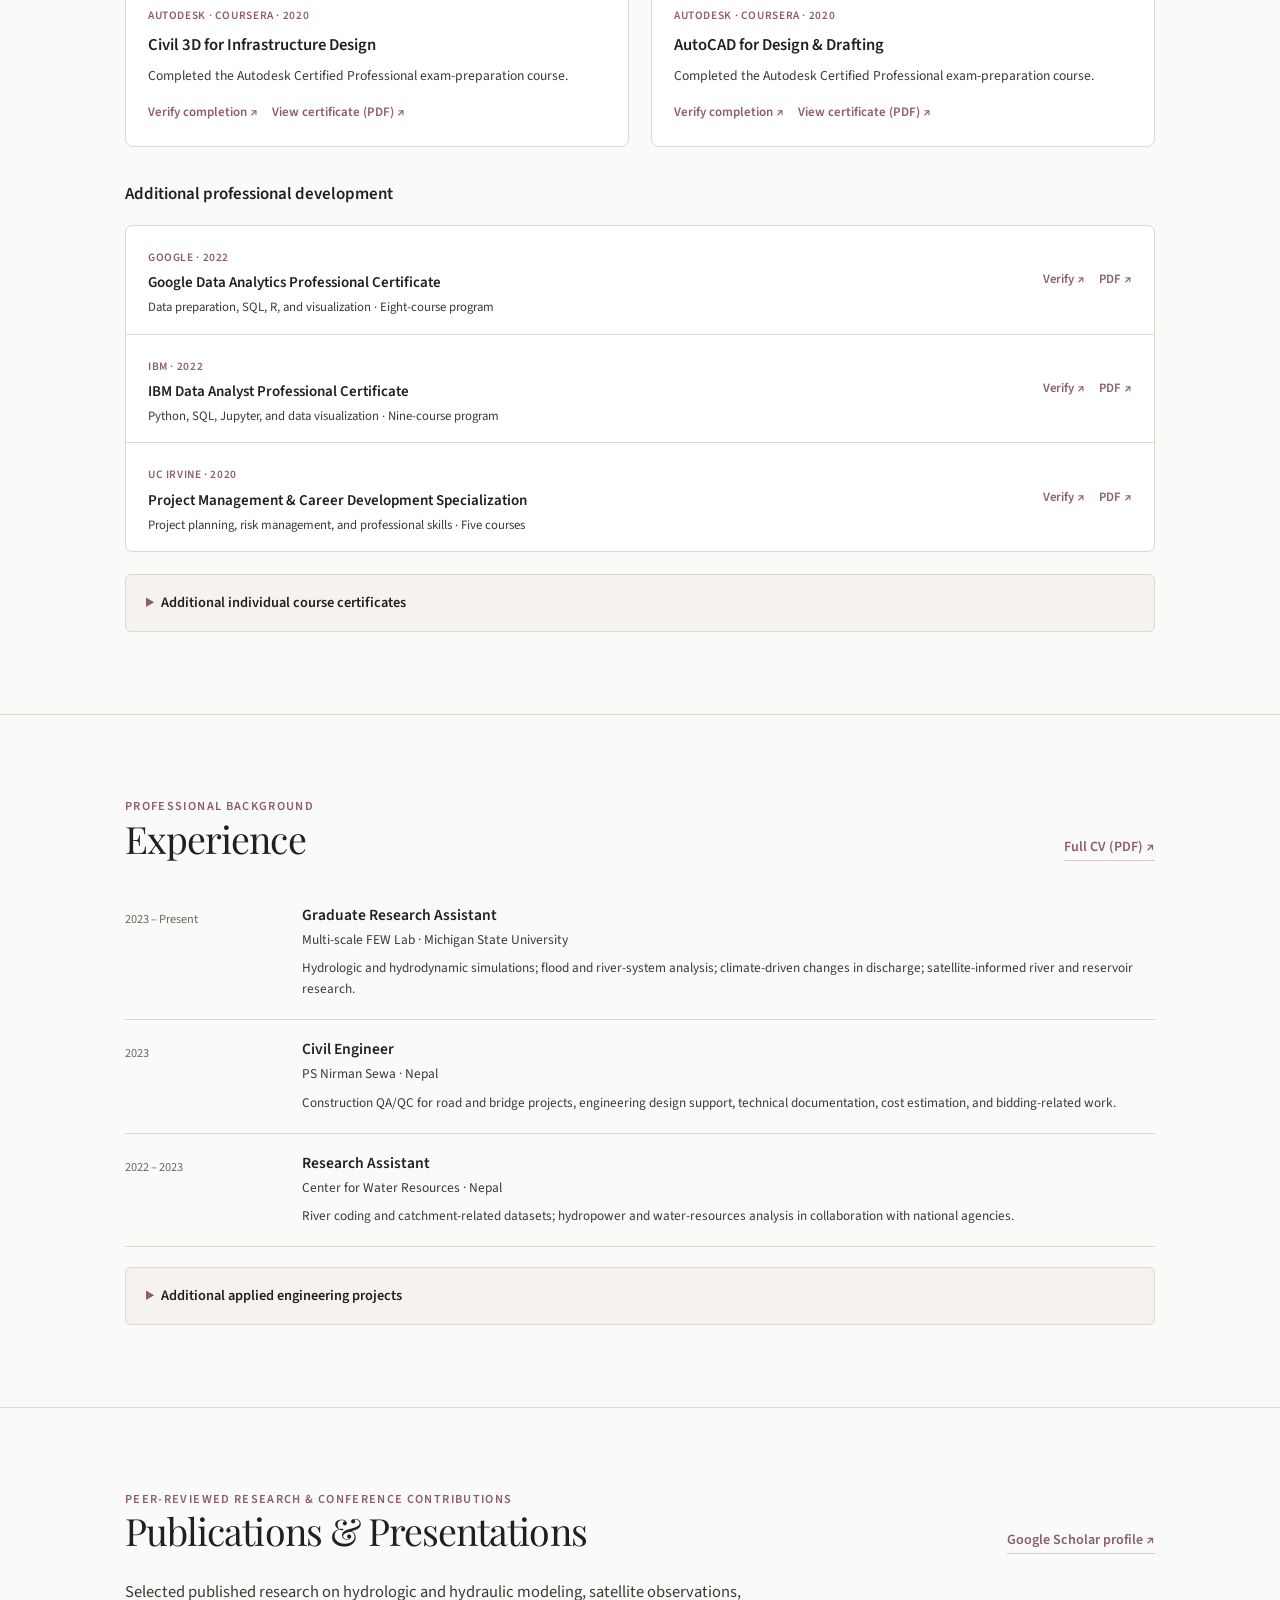
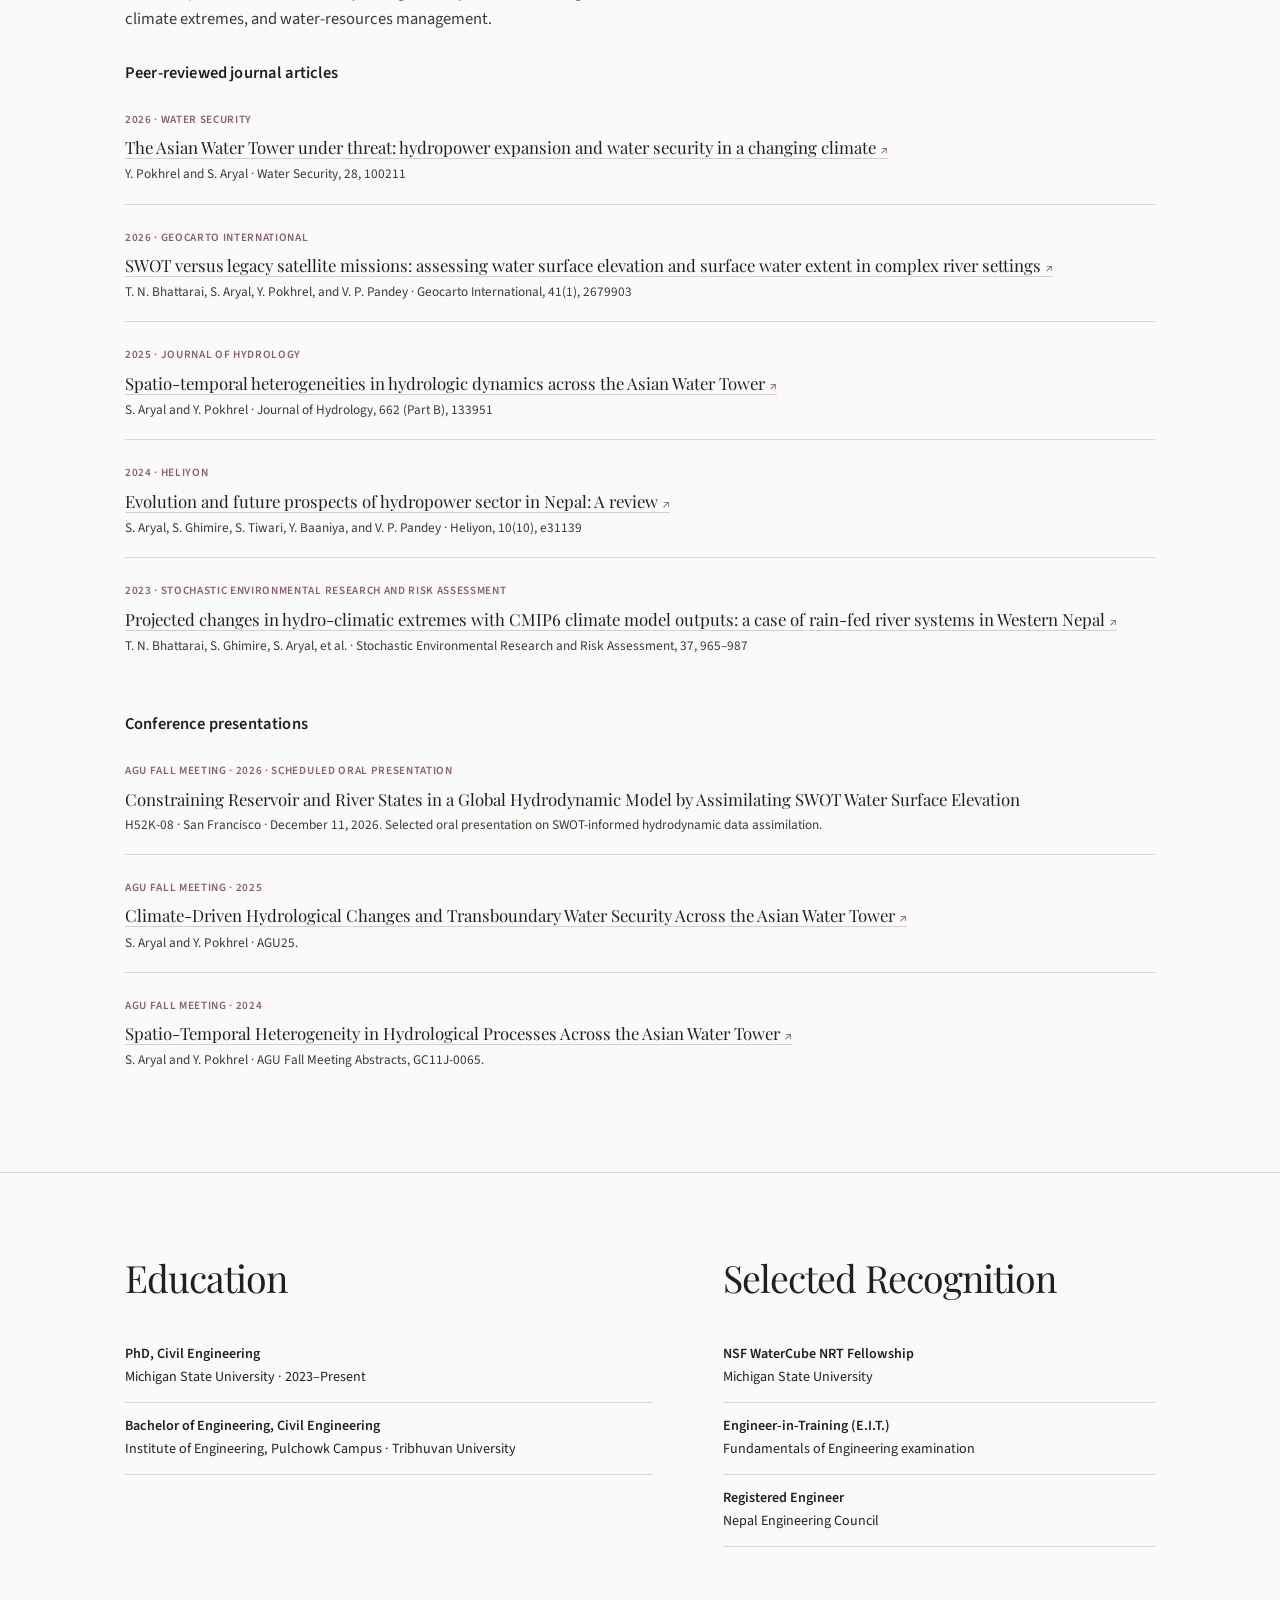
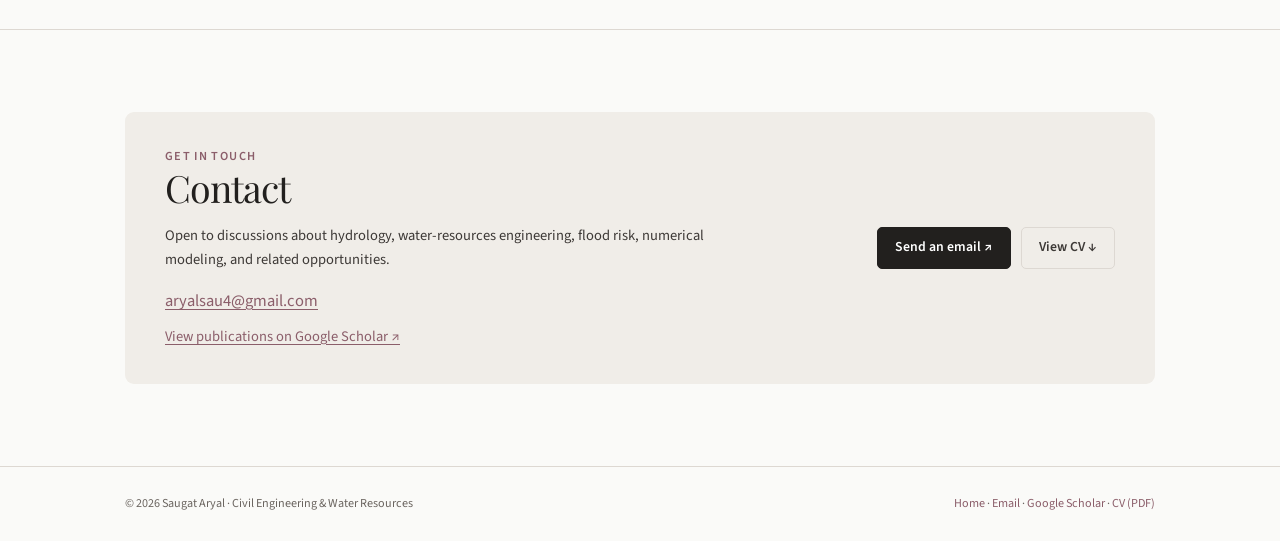
==== commit fe3d88fd: "Update index.html" ====
--- a/index.html
+++ b/index.html
@@ -62,7 +62,7 @@
 <h1>Saugat Aryal</h1><div class="hero-rule"></div>
 <p class="hero-role">Hydrology & Hydraulic Modeling&nbsp; | &nbsp;Flood Risk Assessment&nbsp; | &nbsp;Water Resources Engineering</p>
 <p class="hero-copy">I study how rivers and floodplains behave under changing climate and human influences, using numerical models, geospatial data, and observations. My work spans flood analysis, model evaluation, and water-resources assessments across U.S. and international river basins.</p>
-<p class="pe-hero-note"><strong>PE Civil: Water Resources and Environmental Exam — Passed (October 2026)</strong><span class="pe-hero-divider" aria-hidden="true"> · </span><span>Engineer-in-Training (E.I.T.)</span></p>
+<p class="pe-hero-note"><strong>PE Civil: Water Resources and Environmental Exam — Passed (October 2026)</strong><span class="pe-hero-divider" aria-hidden="true"> · </span><span><strong>Engineer-in-Training (E.I.T.)</strong></span></p>
 <div class="btn-row"><a class="btn btn-primary" href="#projects">Explore my work <span aria-hidden="true">↗</span></a><a class="btn btn-secondary" href="Saugat_Aryal_CV.pdf" target="_blank" rel="noopener">Download CV (PDF) ↓</a></div>
 </div><div class="hero-photo"><div class="headshot-frame"><img src="assets/images/headshot.webp" alt="Professional headshot of Saugat Aryal" width="900" height="1125" fetchpriority="high"></div></div>
 </div></div></section>
@@ -143,4 +143,4 @@
 <section class="section" id="contact"><div class="wrap"><div class="contact-panel"><div><div class="eyebrow">Get in touch</div><h2>Contact</h2><p>Open to discussions about hydrology, water-resources engineering, flood risk, numerical modeling, and related opportunities.</p><a href="mailto:aryalsau4@gmail.com">aryalsau4@gmail.com</a><p class="scholar-contact"><a href="https://scholar.google.com/citations?user=jHw32U4AAAAJ&amp;hl=en" target="_blank" rel="noopener noreferrer">View publications on Google Scholar ↗</a></p></div><div class="contact-links"><a class="btn btn-primary" href="mailto:aryalsau4@gmail.com">Send an email ↗</a><a class="btn btn-secondary" href="Saugat_Aryal_CV.pdf" target="_blank" rel="noopener">View CV ↓</a></div></div></div></section>
 </main>
 <footer class="site-footer"><div class="wrap footer-inner"><span>© 2026 Saugat Aryal · Civil Engineering & Water Resources</span><span><a href="index.html">Home</a> · <a href="mailto:aryalsau4@gmail.com">Email</a> · <a href="https://scholar.google.com/citations?user=jHw32U4AAAAJ&amp;hl=en" target="_blank" rel="noopener noreferrer">Google Scholar</a> · <a href="Saugat_Aryal_CV.pdf" target="_blank" rel="noopener">CV (PDF)</a></span></div></footer>
-<script src="assets/js/main.js" defer></script></body></html>+<script src="assets/js/main.js" defer></script></body></html>
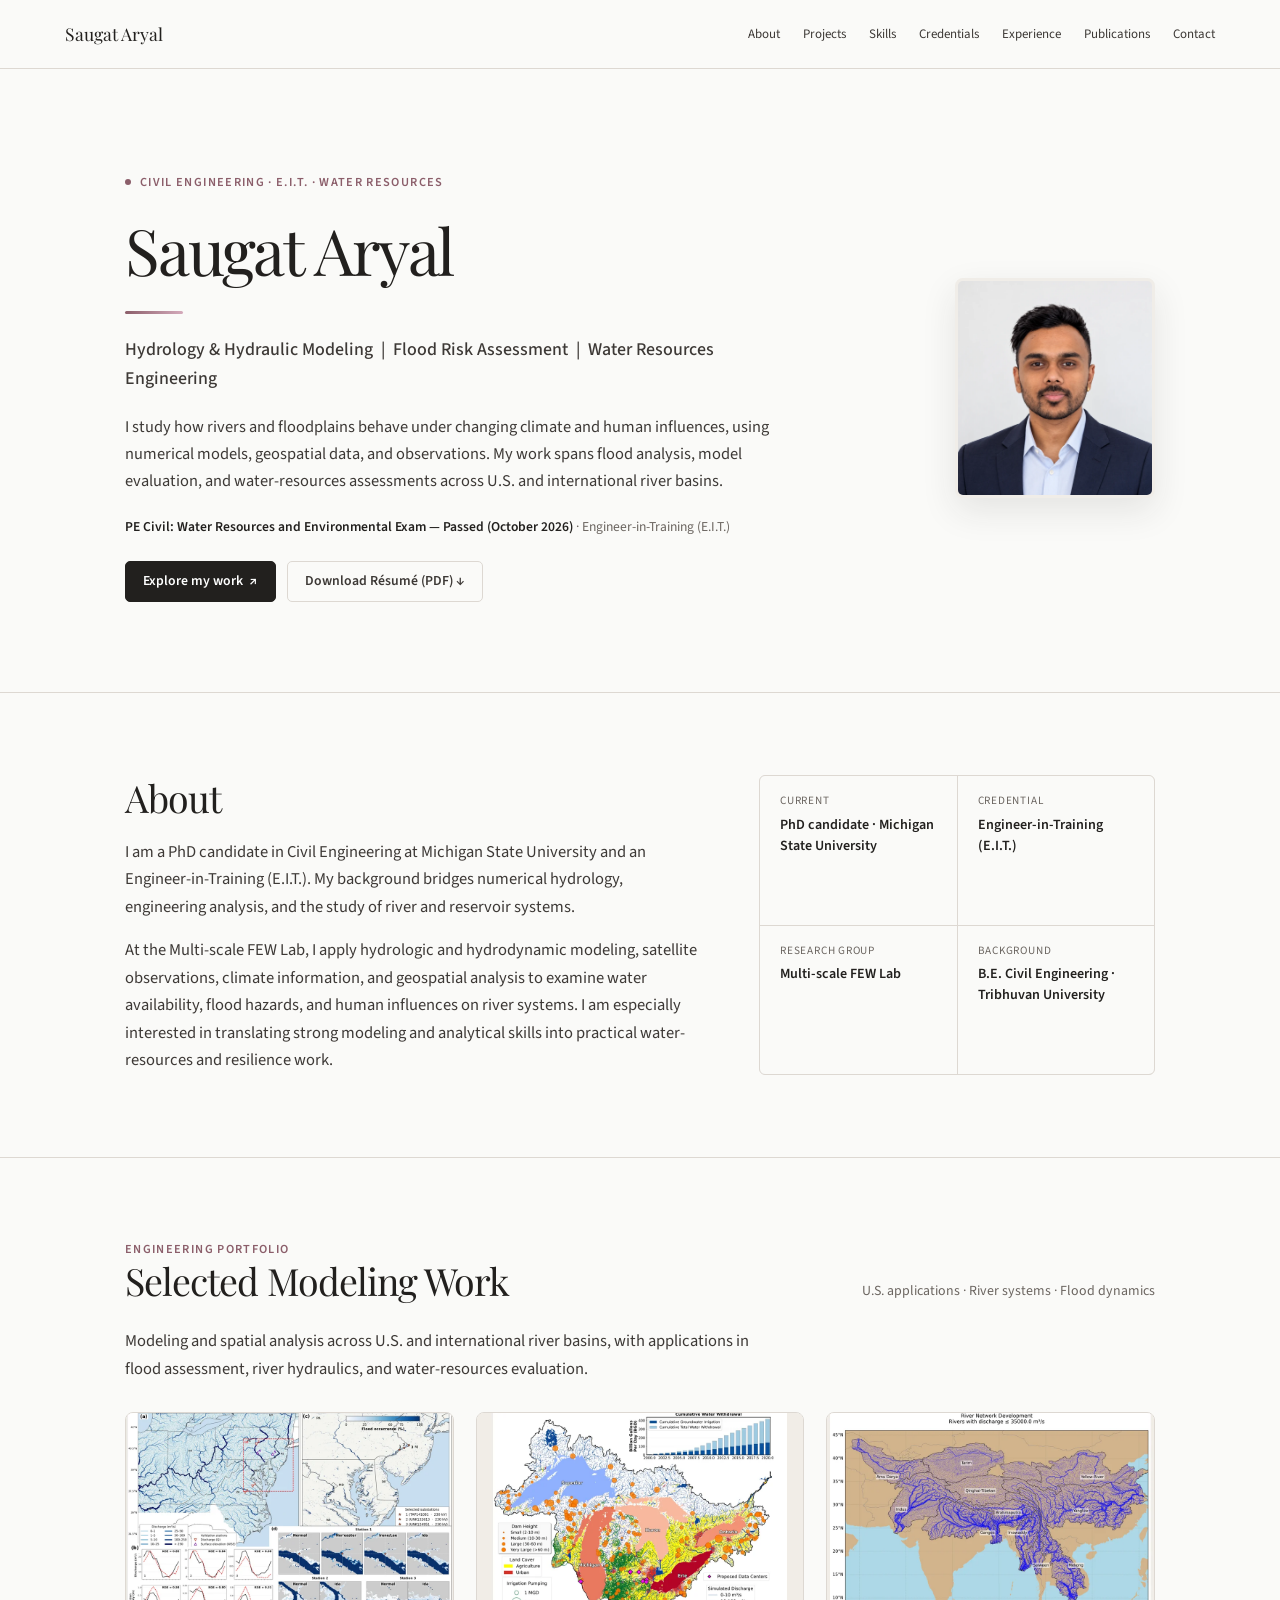
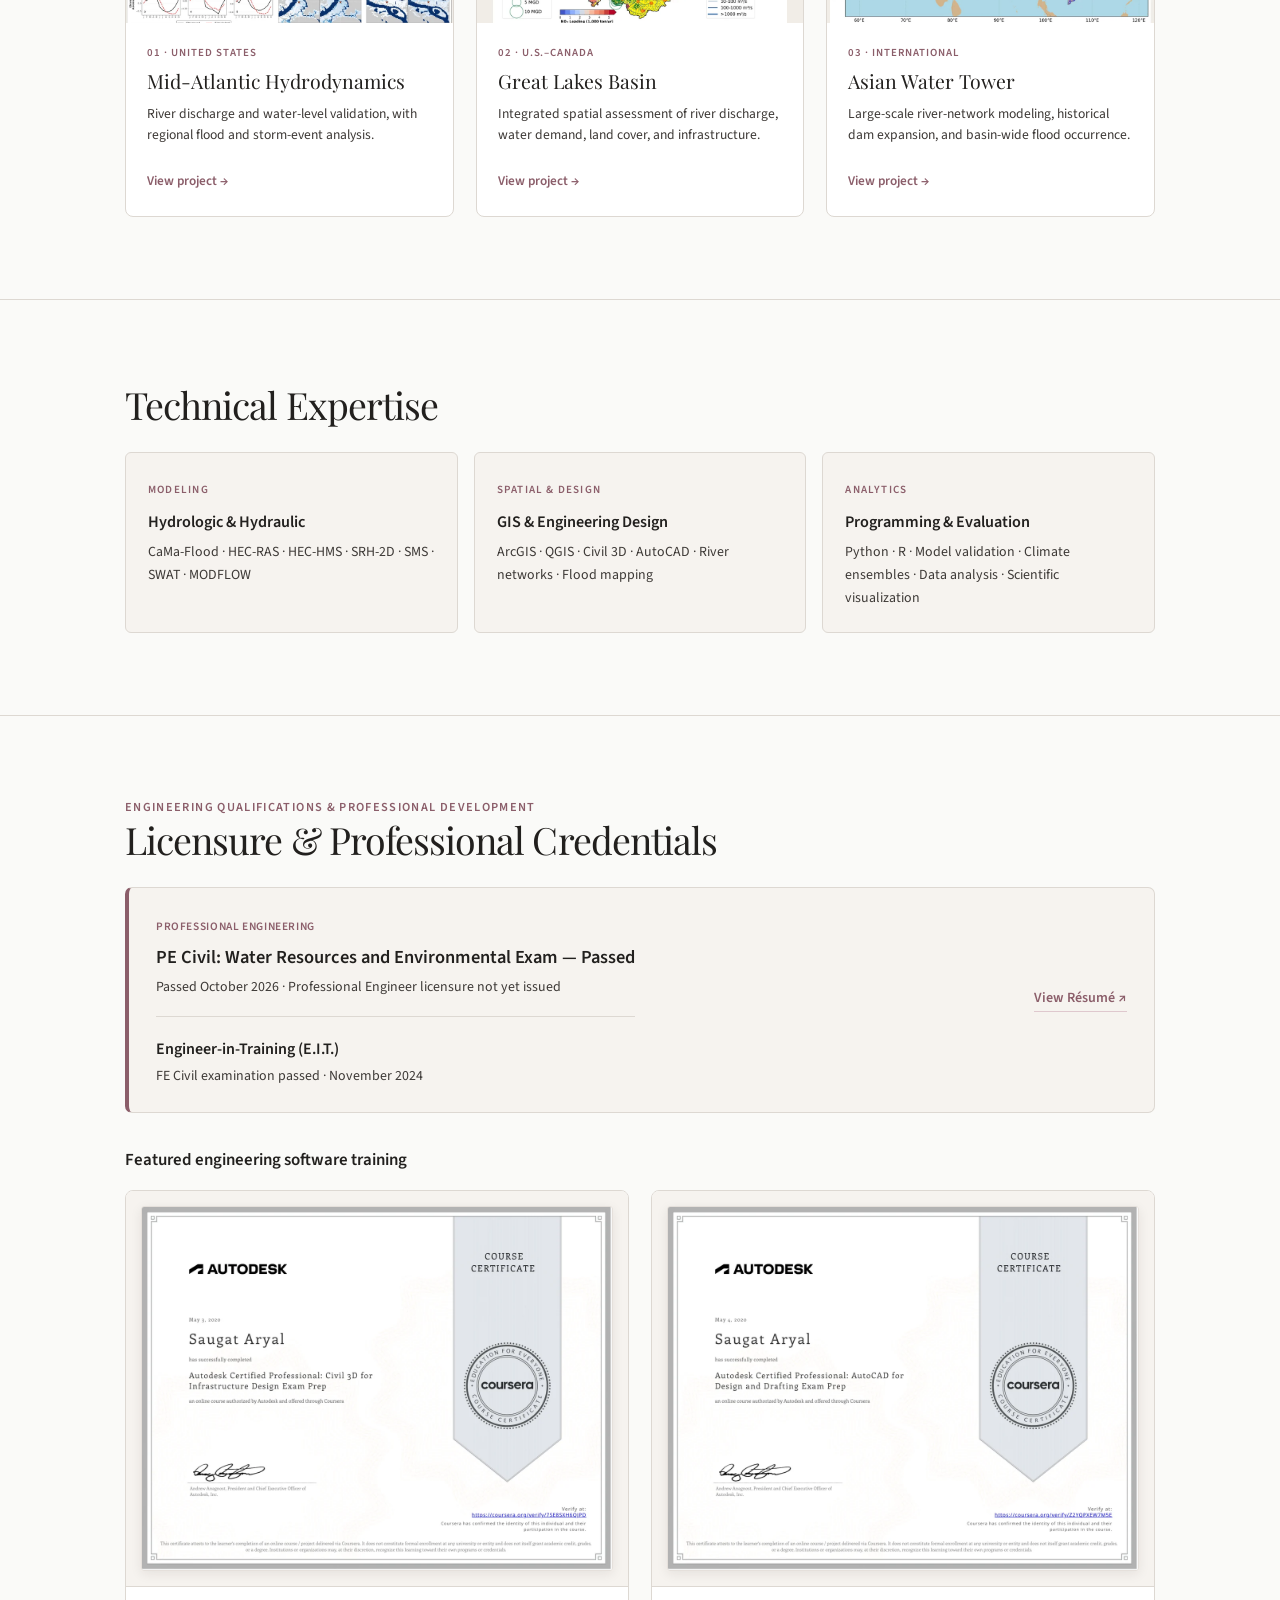
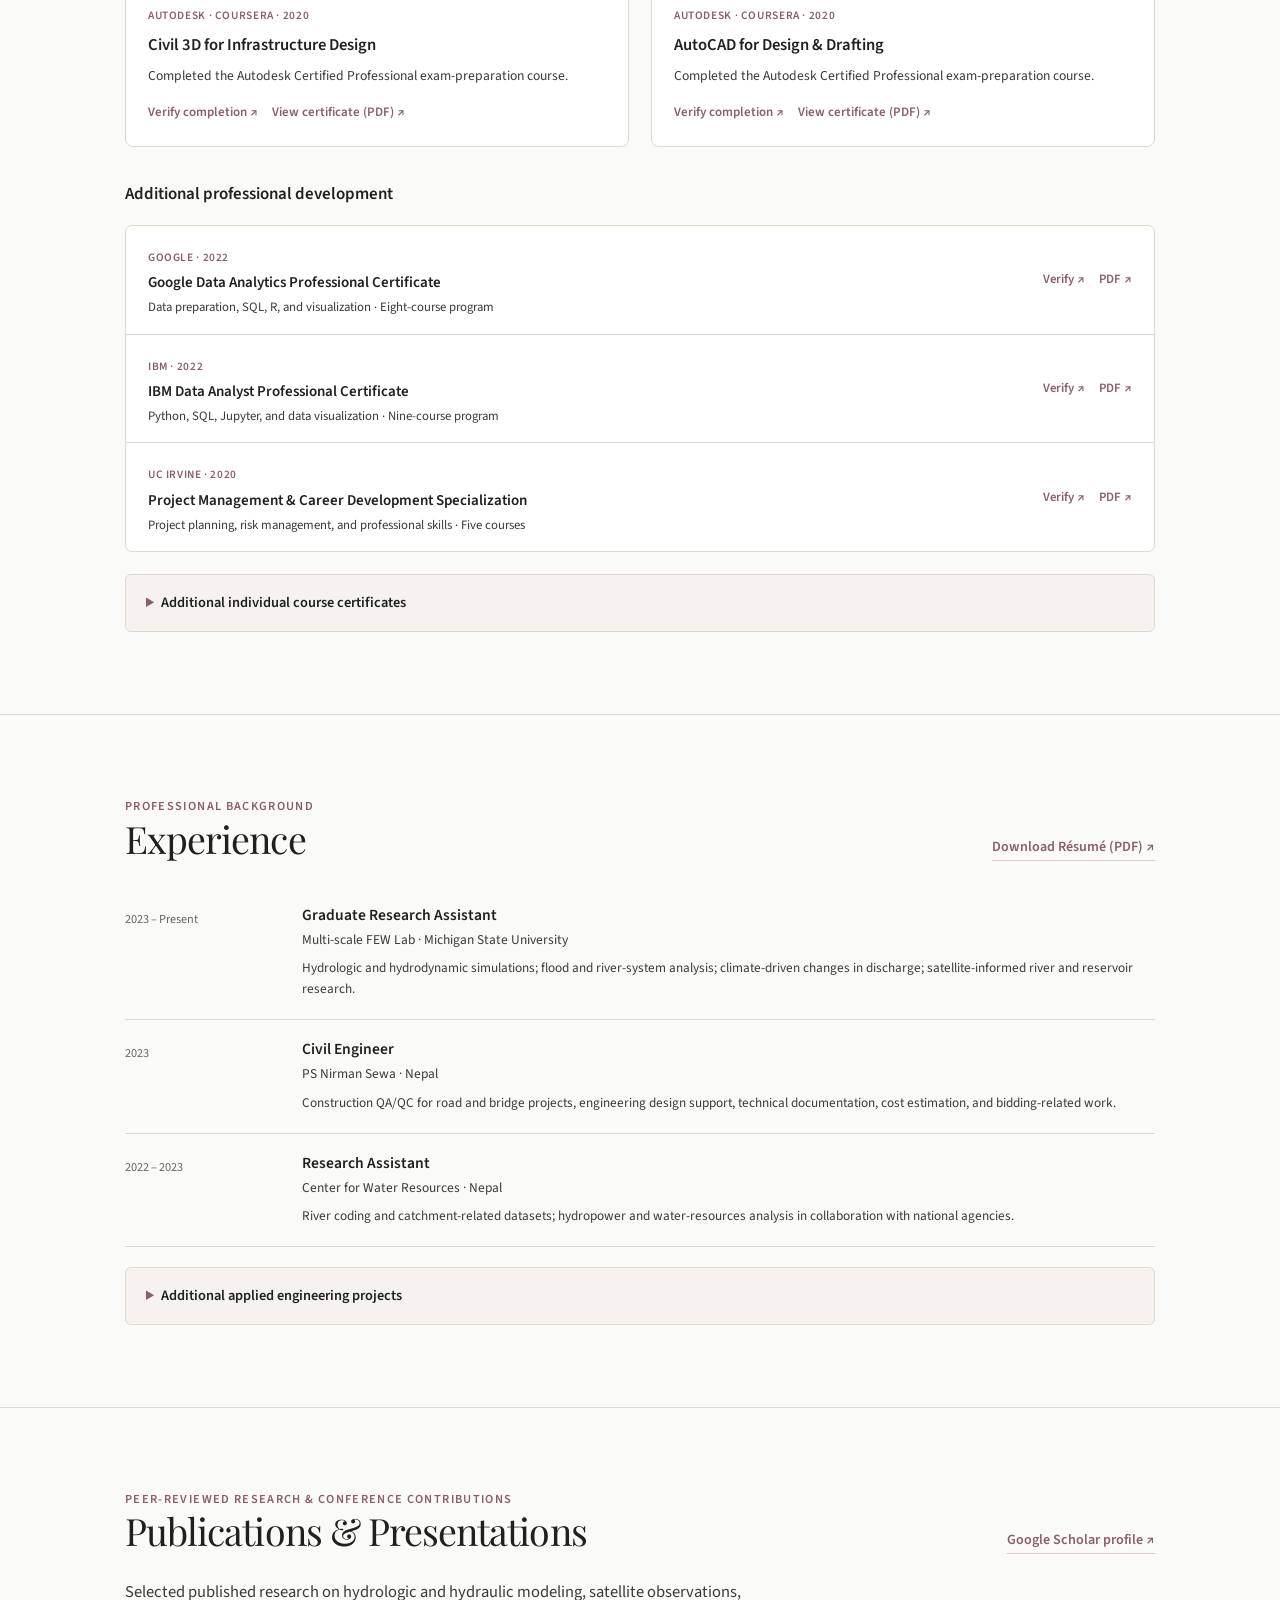
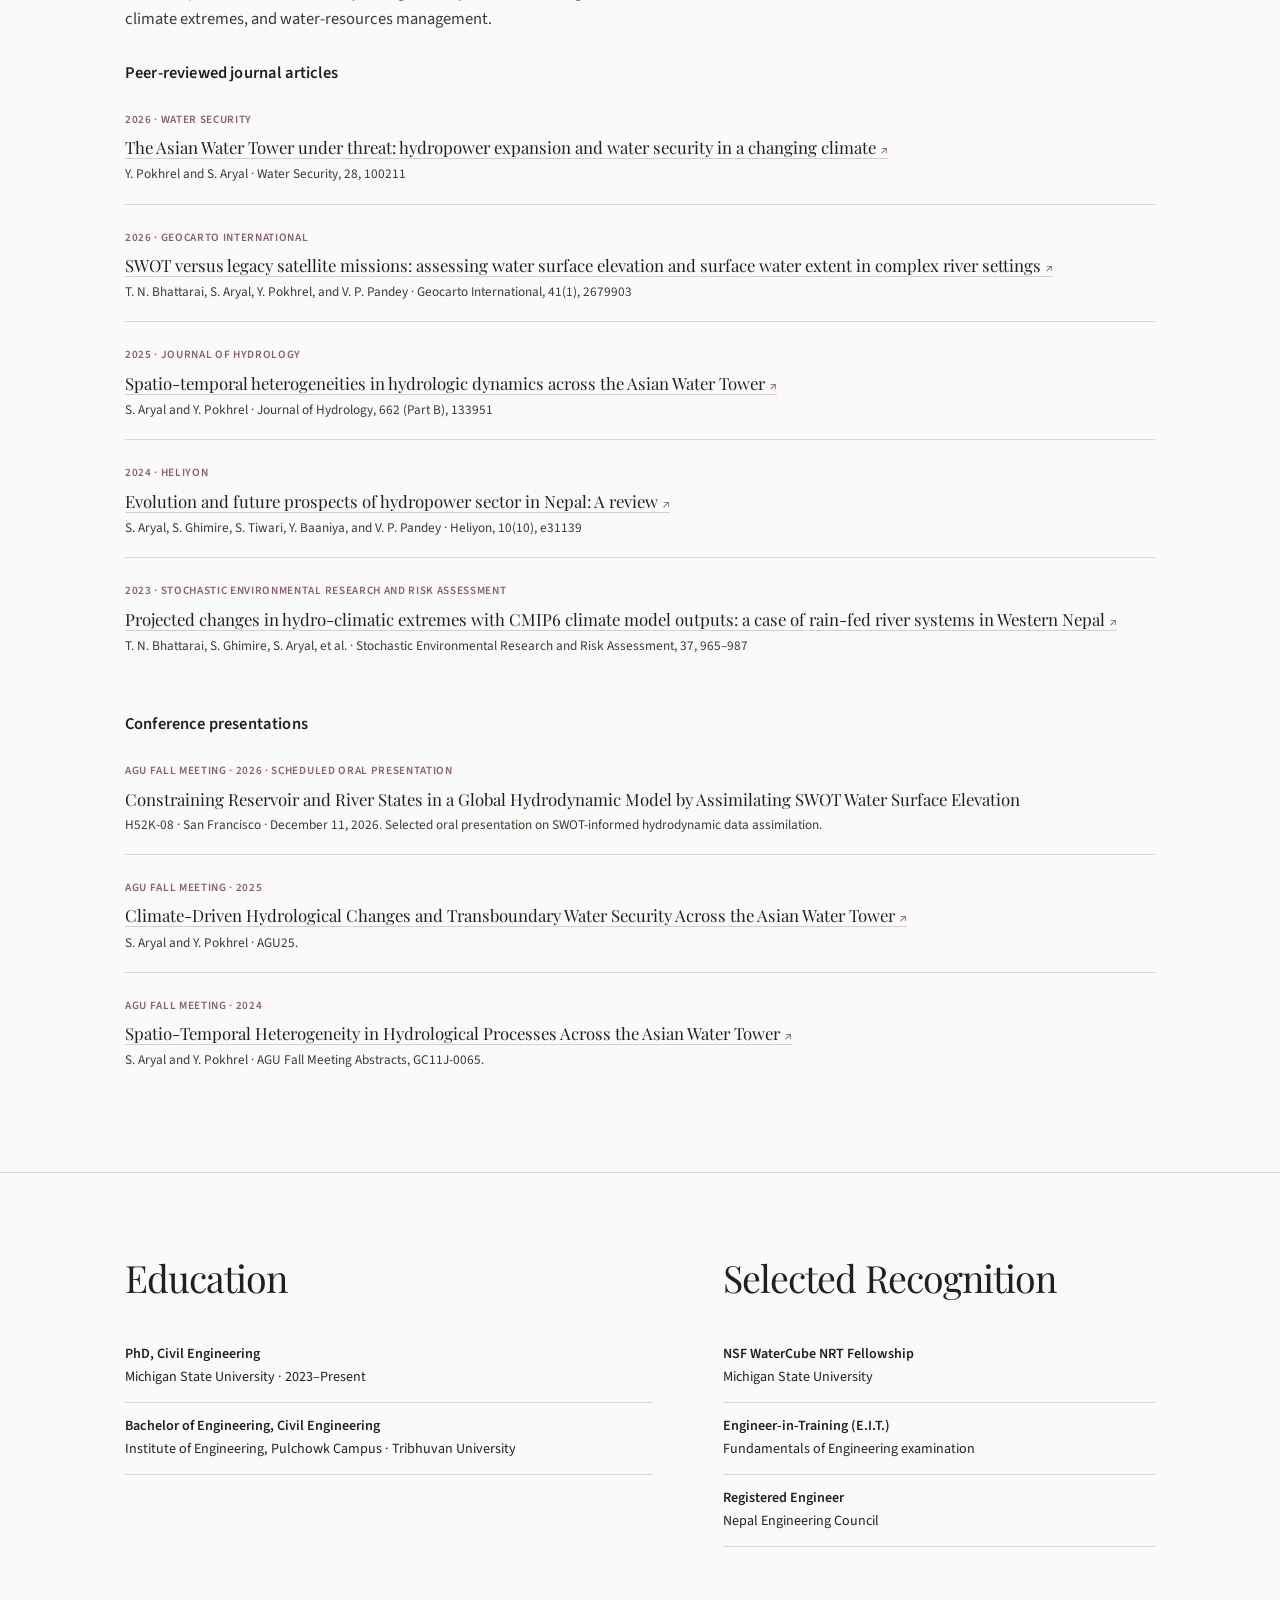
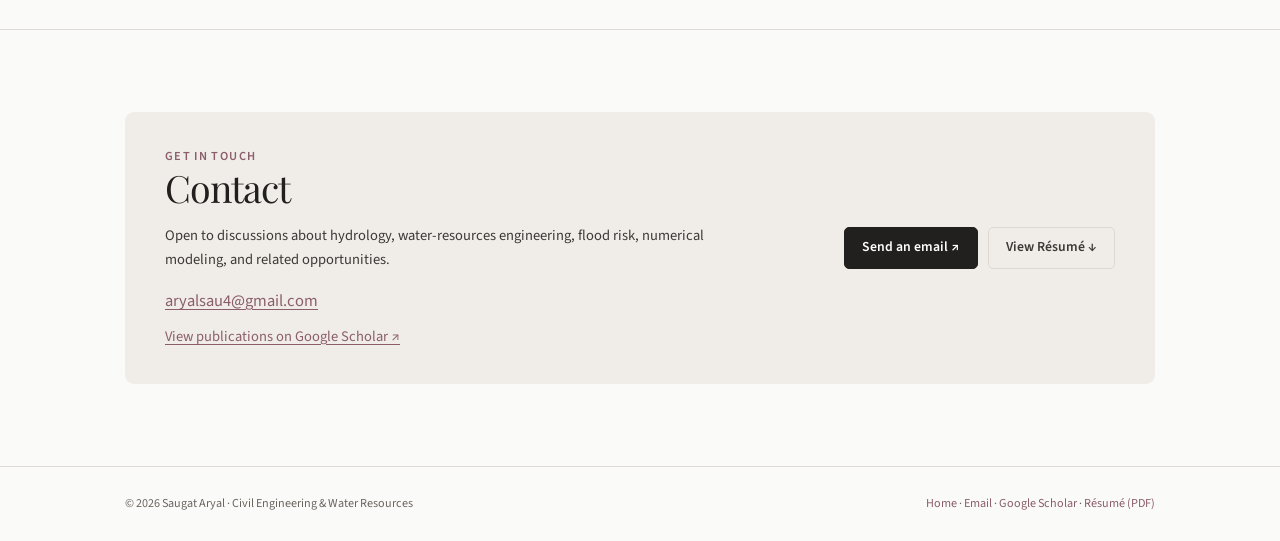
==== commit ce4652d7: "Add files via upload" ====
--- a/index.html
+++ b/index.html
@@ -62,8 +62,8 @@
 <h1>Saugat Aryal</h1><div class="hero-rule"></div>
 <p class="hero-role">Hydrology & Hydraulic Modeling&nbsp; | &nbsp;Flood Risk Assessment&nbsp; | &nbsp;Water Resources Engineering</p>
 <p class="hero-copy">I study how rivers and floodplains behave under changing climate and human influences, using numerical models, geospatial data, and observations. My work spans flood analysis, model evaluation, and water-resources assessments across U.S. and international river basins.</p>
-<p class="pe-hero-note"><strong>PE Civil: Water Resources and Environmental Exam — Passed (October 2026)</strong><span class="pe-hero-divider" aria-hidden="true"> · </span><span><strong>Engineer-in-Training (E.I.T.)</strong></span></p>
-<div class="btn-row"><a class="btn btn-primary" href="#projects">Explore my work <span aria-hidden="true">↗</span></a><a class="btn btn-secondary" href="Saugat_Aryal_CV.pdf" target="_blank" rel="noopener">Download CV (PDF) ↓</a></div>
+<p class="pe-hero-note"><strong>PE Civil: Water Resources and Environmental Exam — Passed (October 2026)</strong><span class="pe-hero-divider" aria-hidden="true"> · </span><span>Engineer-in-Training (E.I.T.)</span></p>
+<div class="btn-row"><a class="btn btn-primary" href="#projects">Explore my work <span aria-hidden="true">↗</span></a><a class="btn btn-secondary" href="Saugat_Aryal_CV.pdf" target="_blank" rel="noopener">Download Résumé (PDF) ↓</a></div>
 </div><div class="hero-photo"><div class="headshot-frame"><img src="assets/images/headshot.webp" alt="Professional headshot of Saugat Aryal" width="900" height="1125" fetchpriority="high"></div></div>
 </div></div></section>
 <section class="section" id="about"><div class="wrap"><div class="about-grid"><div>
@@ -89,7 +89,7 @@
 <h3>PE Civil: Water Resources and Environmental Exam — Passed</h3>
 <p>Passed October 2026 · Professional Engineer licensure not yet issued</p>
 <div class="pe-credential-secondary"><h3>Engineer-in-Training (E.I.T.)</h3><p>FE Civil examination passed · November 2024</p></div>
-</div><a class="muted-link" href="Saugat_Aryal_CV.pdf" target="_blank" rel="noopener noreferrer">View CV ↗</a></div>
+</div><a class="muted-link" href="Saugat_Aryal_CV.pdf" target="_blank" rel="noopener noreferrer">View Résumé ↗</a></div>
 <div class="credential-subheading"><h3>Featured engineering software training</h3></div>
 <div class="featured-credential-grid">
 <article class="featured-credential">
@@ -112,7 +112,7 @@
 <div class="cert-row"><div><strong>Managing Project Risks and Changes</strong><small>University of California, Irvine · Coursera · May 2020</small></div><div class="cert-links"><a href="https://coursera.org/verify/7F4G6WQN5KWR" target="_blank" rel="noopener noreferrer">Verify ↗</a><a href="assets/certificates/uci-managing-project-risks.pdf" target="_blank" rel="noopener noreferrer">PDF ↗</a></div></div>
 </div></details>
 </div></section>
-<section class="section" id="experience"><div class="wrap"><div class="section-heading"><div><div class="eyebrow">Professional background</div><h2>Experience</h2></div><a class="muted-link" href="Saugat_Aryal_CV.pdf" target="_blank" rel="noopener">Full CV (PDF) ↗</a></div>
+<section class="section" id="experience"><div class="wrap"><div class="section-heading"><div><div class="eyebrow">Professional background</div><h2>Experience</h2></div><a class="muted-link" href="Saugat_Aryal_CV.pdf" target="_blank" rel="noopener">Download Résumé (PDF) ↗</a></div>
 <div class="list-block"><span class="period">2023 – Present</span><div><h3>Graduate Research Assistant</h3><div class="org">Multi-scale FEW Lab · Michigan State University</div><p>Hydrologic and hydrodynamic simulations; flood and river-system analysis; climate-driven changes in discharge; satellite-informed river and reservoir research.</p></div></div>
 <div class="list-block"><span class="period">2023</span><div><h3>Civil Engineer</h3><div class="org">PS Nirman Sewa · Nepal</div><p>Construction QA/QC for road and bridge projects, engineering design support, technical documentation, cost estimation, and bidding-related work.</p></div></div>
 <div class="list-block"><span class="period">2022 – 2023</span><div><h3>Research Assistant</h3><div class="org">Center for Water Resources · Nepal</div><p>River coding and catchment-related datasets; hydropower and water-resources analysis in collaboration with national agencies.</p></div></div>
@@ -140,7 +140,7 @@
 <article class="pub-row"><span class="kind">AGU Fall Meeting · 2024</span><h3><a class="pub-title-link" href="https://scholar.google.com/citations?view_op=view_citation&amp;hl=en&amp;user=jHw32U4AAAAJ&amp;citation_for_view=jHw32U4AAAAJ:9yKSN-GCB0IC" target="_blank" rel="noopener noreferrer">Spatio-Temporal Heterogeneity in Hydrological Processes Across the Asian Water Tower <span aria-hidden="true">↗</span></a></h3><p>S. Aryal and Y. Pokhrel · AGU Fall Meeting Abstracts, GC11J-0065.</p></article>
 </div></div></section>
 <section class="section"><div class="wrap"><div class="two-col"><div><h2>Education</h2><ul class="simple-list"><li><strong>PhD, Civil Engineering</strong><br>Michigan State University · 2023–Present</li><li><strong>Bachelor of Engineering, Civil Engineering</strong><br>Institute of Engineering, Pulchowk Campus · Tribhuvan University</li></ul></div><div><h2>Selected Recognition</h2><ul class="simple-list"><li><strong>NSF WaterCube NRT Fellowship</strong><br>Michigan State University</li><li><strong>Engineer-in-Training (E.I.T.)</strong><br>Fundamentals of Engineering examination</li><li><strong>Registered Engineer</strong><br>Nepal Engineering Council</li></ul></div></div></div></section>
-<section class="section" id="contact"><div class="wrap"><div class="contact-panel"><div><div class="eyebrow">Get in touch</div><h2>Contact</h2><p>Open to discussions about hydrology, water-resources engineering, flood risk, numerical modeling, and related opportunities.</p><a href="mailto:aryalsau4@gmail.com">aryalsau4@gmail.com</a><p class="scholar-contact"><a href="https://scholar.google.com/citations?user=jHw32U4AAAAJ&amp;hl=en" target="_blank" rel="noopener noreferrer">View publications on Google Scholar ↗</a></p></div><div class="contact-links"><a class="btn btn-primary" href="mailto:aryalsau4@gmail.com">Send an email ↗</a><a class="btn btn-secondary" href="Saugat_Aryal_CV.pdf" target="_blank" rel="noopener">View CV ↓</a></div></div></div></section>
+<section class="section" id="contact"><div class="wrap"><div class="contact-panel"><div><div class="eyebrow">Get in touch</div><h2>Contact</h2><p>Open to discussions about hydrology, water-resources engineering, flood risk, numerical modeling, and related opportunities.</p><a href="mailto:aryalsau4@gmail.com">aryalsau4@gmail.com</a><p class="scholar-contact"><a href="https://scholar.google.com/citations?user=jHw32U4AAAAJ&amp;hl=en" target="_blank" rel="noopener noreferrer">View publications on Google Scholar ↗</a></p></div><div class="contact-links"><a class="btn btn-primary" href="mailto:aryalsau4@gmail.com">Send an email ↗</a><a class="btn btn-secondary" href="Saugat_Aryal_CV.pdf" target="_blank" rel="noopener">View Résumé ↓</a></div></div></div></section>
 </main>
-<footer class="site-footer"><div class="wrap footer-inner"><span>© 2026 Saugat Aryal · Civil Engineering & Water Resources</span><span><a href="index.html">Home</a> · <a href="mailto:aryalsau4@gmail.com">Email</a> · <a href="https://scholar.google.com/citations?user=jHw32U4AAAAJ&amp;hl=en" target="_blank" rel="noopener noreferrer">Google Scholar</a> · <a href="Saugat_Aryal_CV.pdf" target="_blank" rel="noopener">CV (PDF)</a></span></div></footer>
-<script src="assets/js/main.js" defer></script></body></html>
+<footer class="site-footer"><div class="wrap footer-inner"><span>© 2026 Saugat Aryal · Civil Engineering & Water Resources</span><span><a href="index.html">Home</a> · <a href="mailto:aryalsau4@gmail.com">Email</a> · <a href="https://scholar.google.com/citations?user=jHw32U4AAAAJ&amp;hl=en" target="_blank" rel="noopener noreferrer">Google Scholar</a> · <a href="Saugat_Aryal_CV.pdf" target="_blank" rel="noopener">Résumé (PDF)</a></span></div></footer>
+<script src="assets/js/main.js" defer></script></body></html>
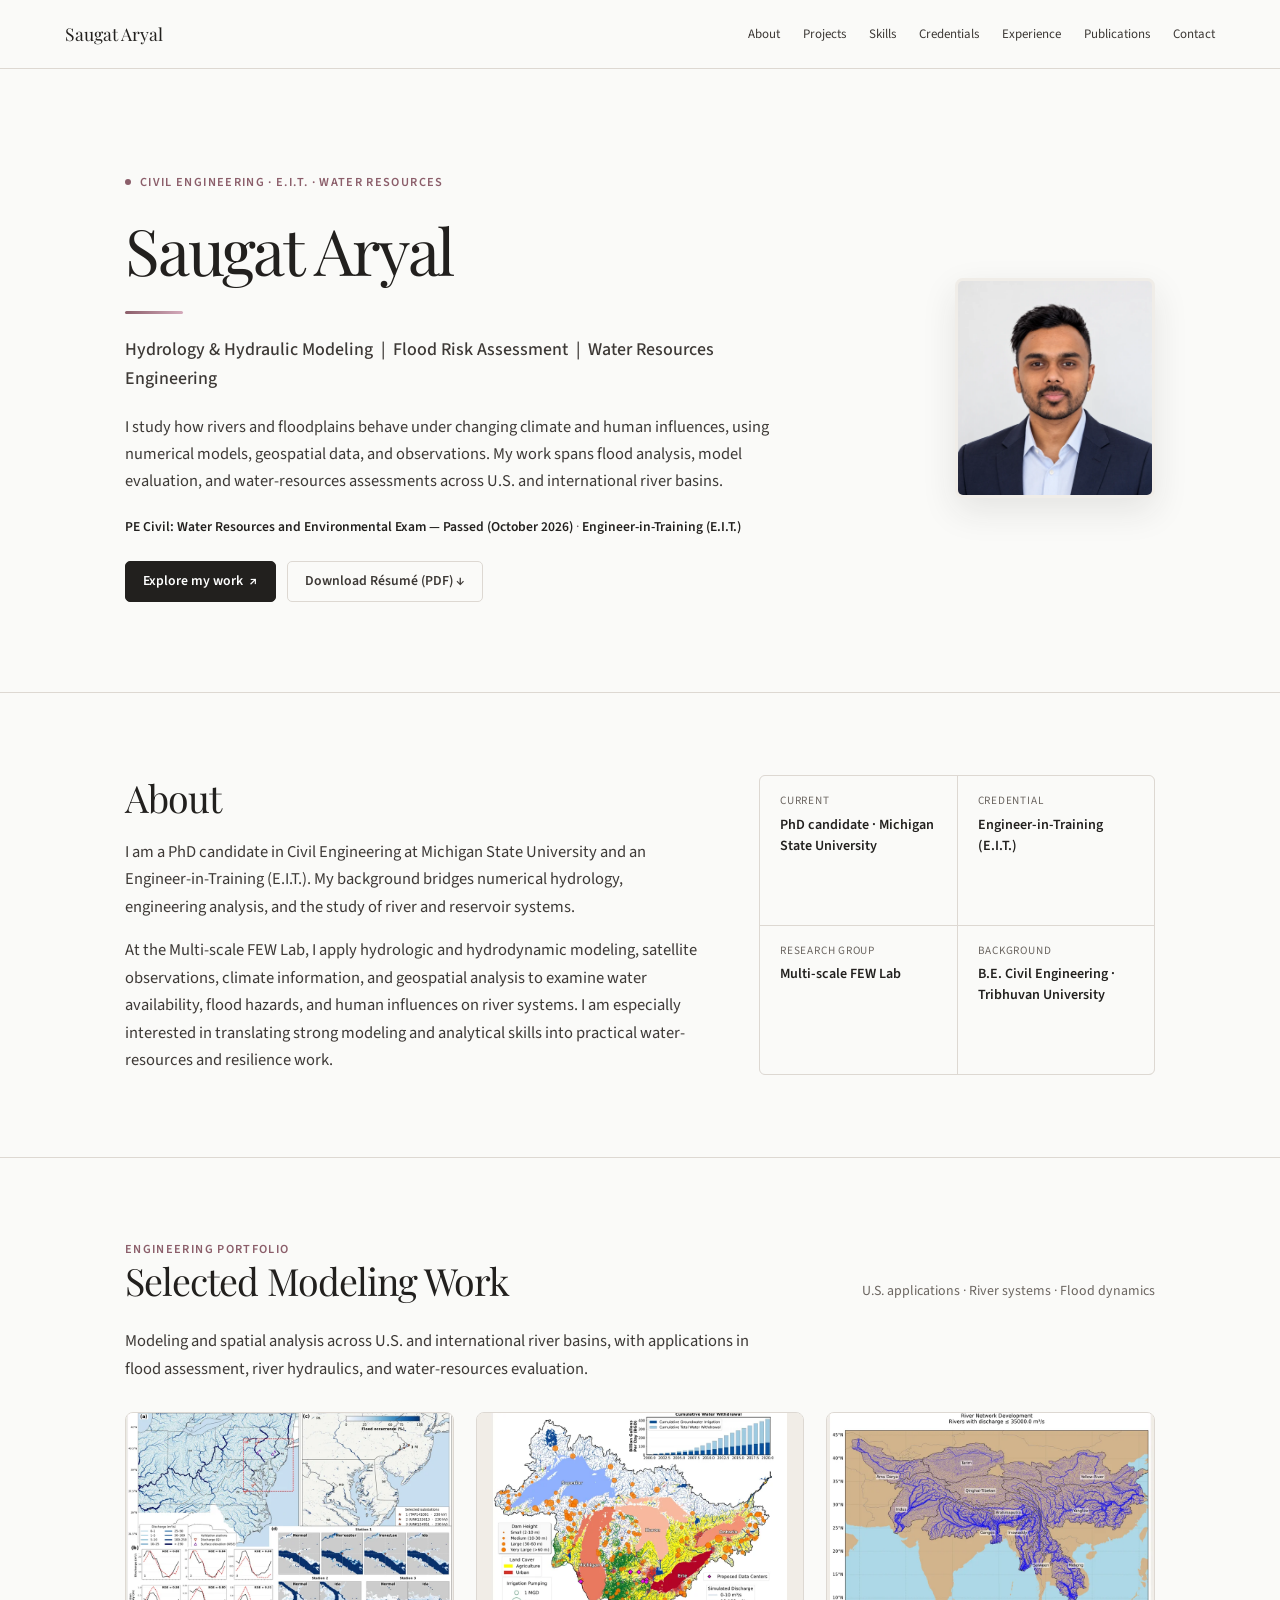
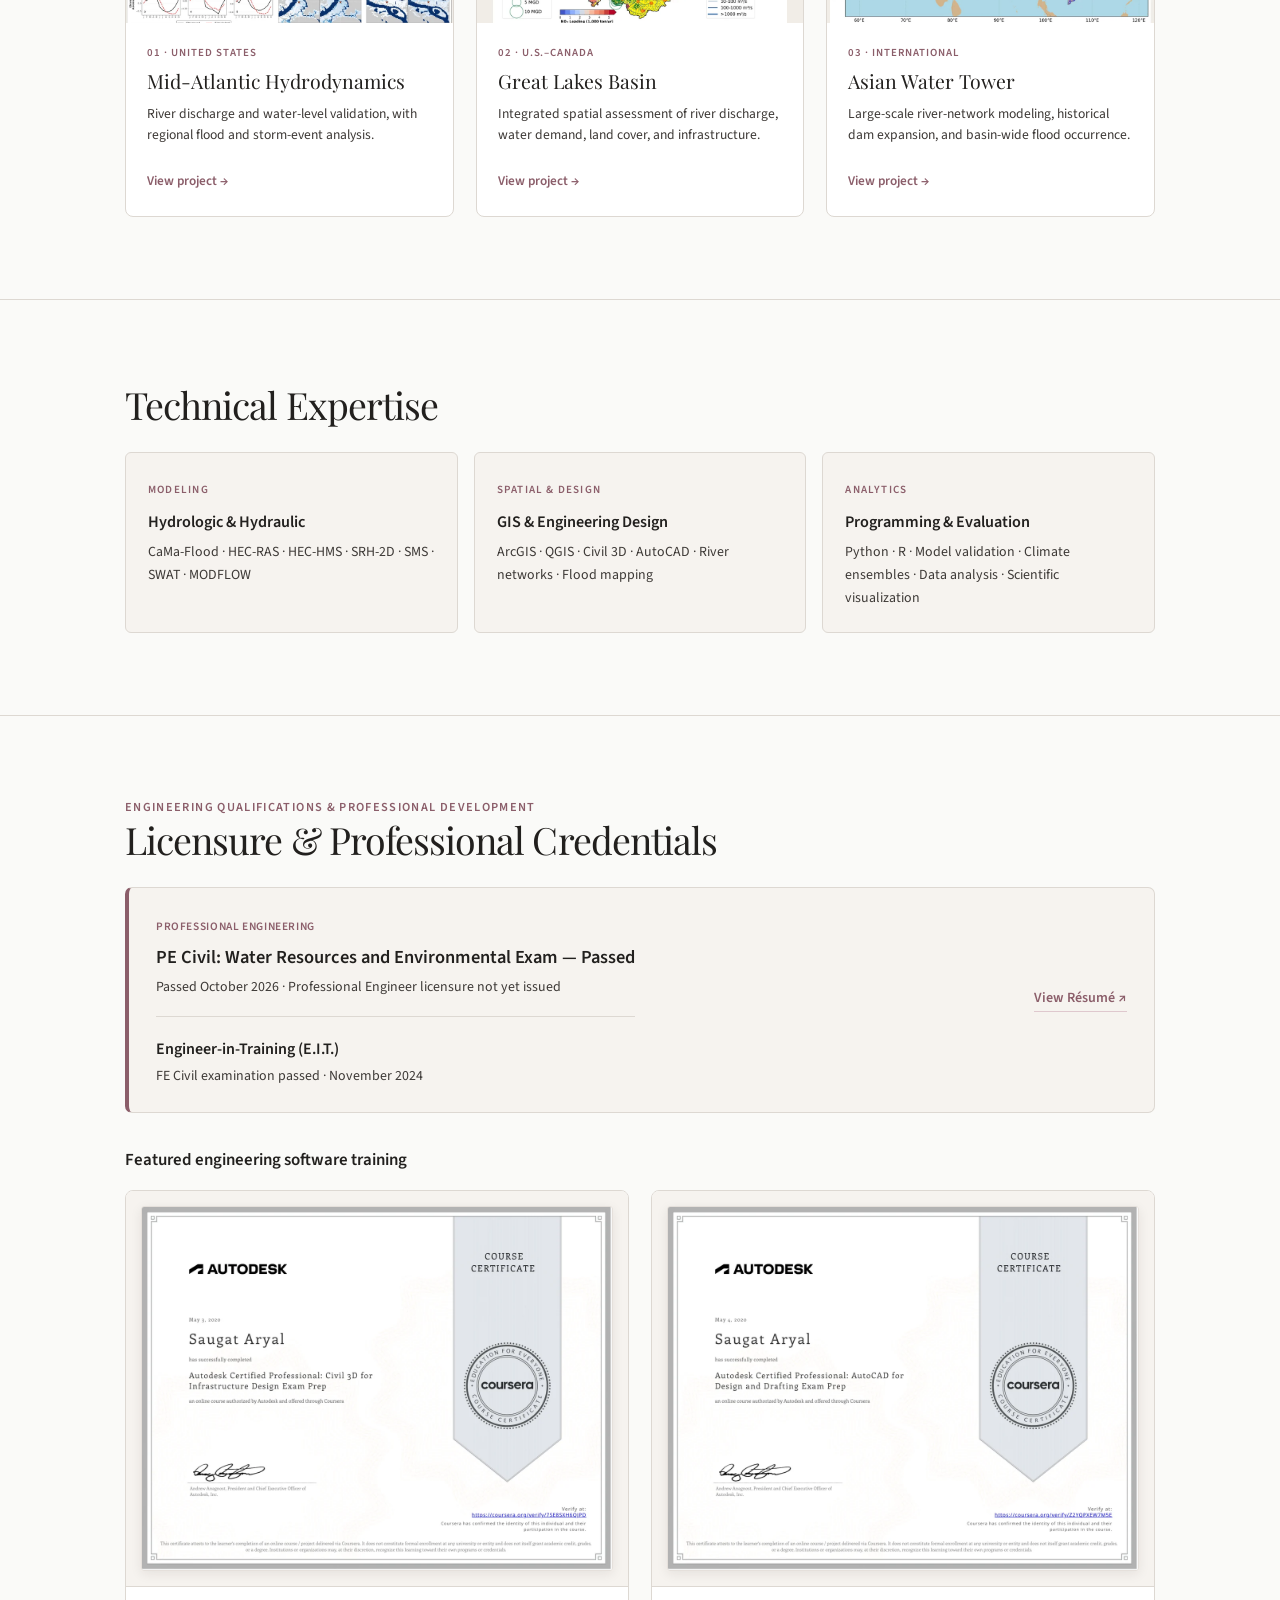
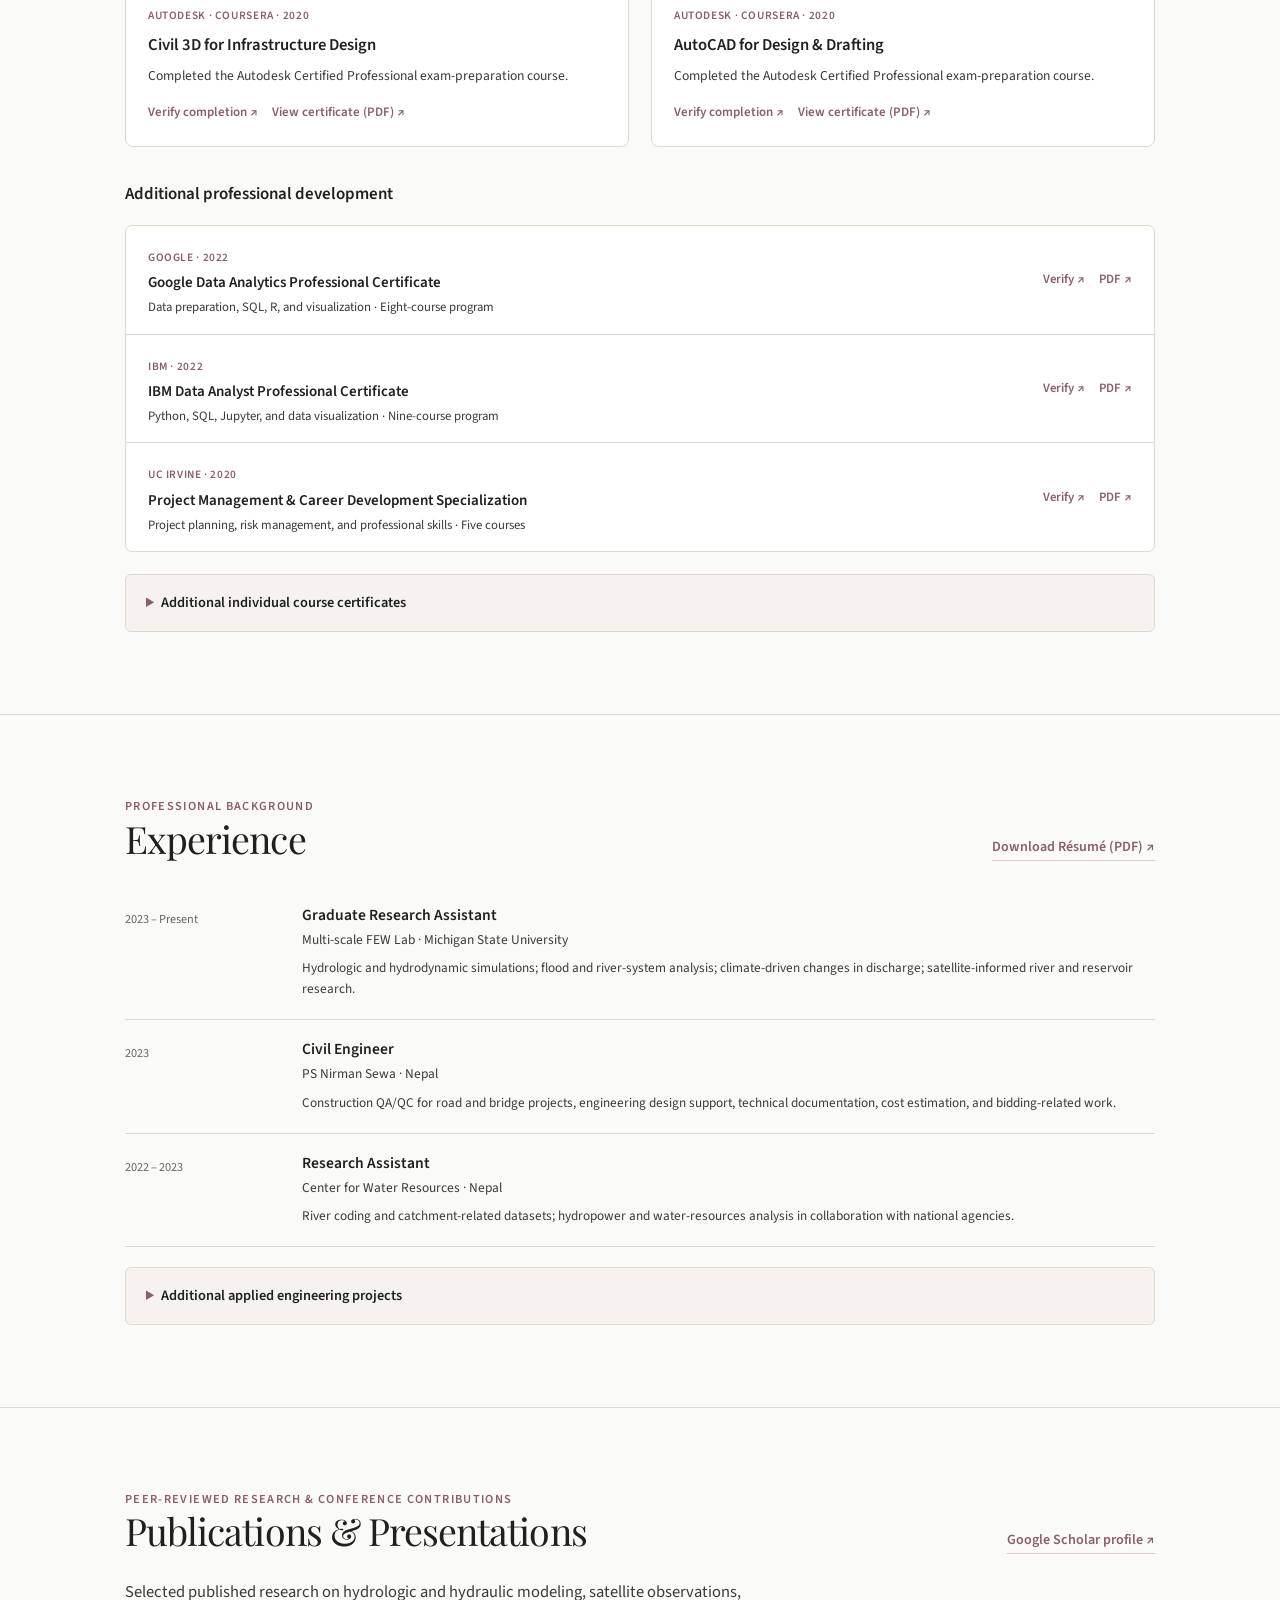
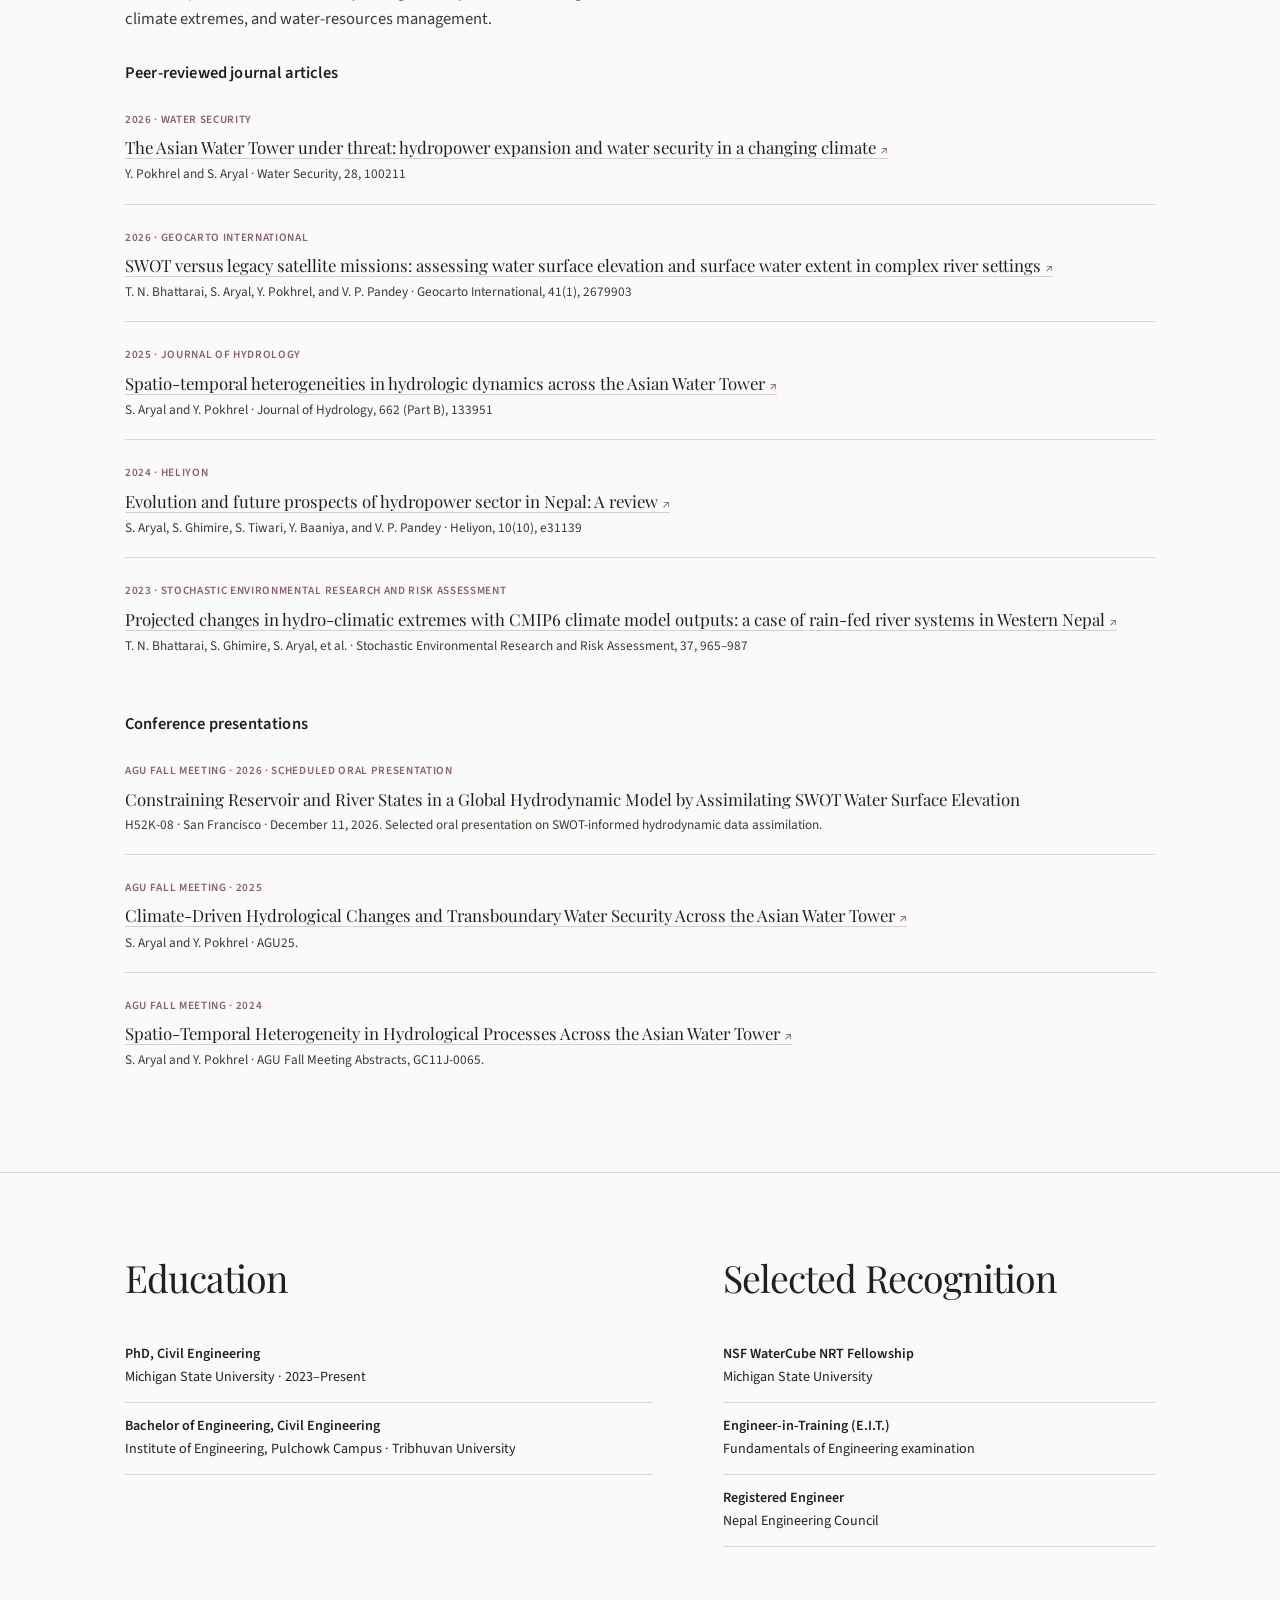
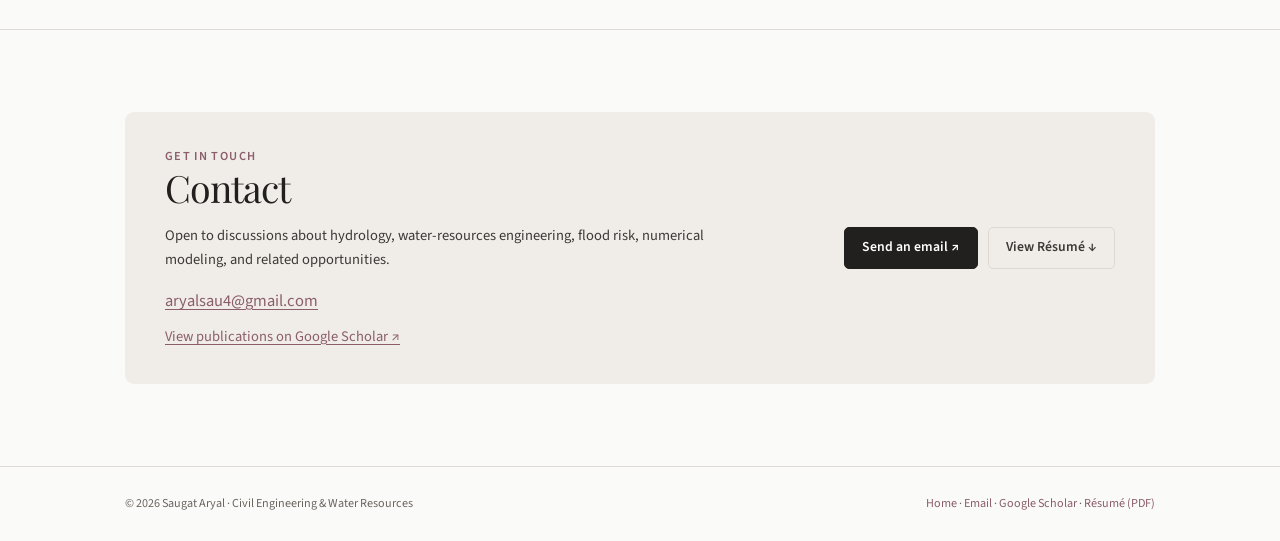
==== commit 97691ddb: "Update index.html" ====
--- a/index.html
+++ b/index.html
@@ -62,7 +62,7 @@
 <h1>Saugat Aryal</h1><div class="hero-rule"></div>
 <p class="hero-role">Hydrology & Hydraulic Modeling&nbsp; | &nbsp;Flood Risk Assessment&nbsp; | &nbsp;Water Resources Engineering</p>
 <p class="hero-copy">I study how rivers and floodplains behave under changing climate and human influences, using numerical models, geospatial data, and observations. My work spans flood analysis, model evaluation, and water-resources assessments across U.S. and international river basins.</p>
-<p class="pe-hero-note"><strong>PE Civil: Water Resources and Environmental Exam — Passed (October 2026)</strong><span class="pe-hero-divider" aria-hidden="true"> · </span><span>Engineer-in-Training (E.I.T.)</span></p>
+<p class="pe-hero-note"><strong>PE Civil: Water Resources and Environmental Exam — Passed (October 2026)</strong><span class="pe-hero-divider" aria-hidden="true"> · </span><span><strong>Engineer-in-Training (E.I.T.)</strong></span></p>
 <div class="btn-row"><a class="btn btn-primary" href="#projects">Explore my work <span aria-hidden="true">↗</span></a><a class="btn btn-secondary" href="Saugat_Aryal_CV.pdf" target="_blank" rel="noopener">Download Résumé (PDF) ↓</a></div>
 </div><div class="hero-photo"><div class="headshot-frame"><img src="assets/images/headshot.webp" alt="Professional headshot of Saugat Aryal" width="900" height="1125" fetchpriority="high"></div></div>
 </div></div></section>
@@ -143,4 +143,4 @@
 <section class="section" id="contact"><div class="wrap"><div class="contact-panel"><div><div class="eyebrow">Get in touch</div><h2>Contact</h2><p>Open to discussions about hydrology, water-resources engineering, flood risk, numerical modeling, and related opportunities.</p><a href="mailto:aryalsau4@gmail.com">aryalsau4@gmail.com</a><p class="scholar-contact"><a href="https://scholar.google.com/citations?user=jHw32U4AAAAJ&amp;hl=en" target="_blank" rel="noopener noreferrer">View publications on Google Scholar ↗</a></p></div><div class="contact-links"><a class="btn btn-primary" href="mailto:aryalsau4@gmail.com">Send an email ↗</a><a class="btn btn-secondary" href="Saugat_Aryal_CV.pdf" target="_blank" rel="noopener">View Résumé ↓</a></div></div></div></section>
 </main>
 <footer class="site-footer"><div class="wrap footer-inner"><span>© 2026 Saugat Aryal · Civil Engineering & Water Resources</span><span><a href="index.html">Home</a> · <a href="mailto:aryalsau4@gmail.com">Email</a> · <a href="https://scholar.google.com/citations?user=jHw32U4AAAAJ&amp;hl=en" target="_blank" rel="noopener noreferrer">Google Scholar</a> · <a href="Saugat_Aryal_CV.pdf" target="_blank" rel="noopener">Résumé (PDF)</a></span></div></footer>
-<script src="assets/js/main.js" defer></script></body></html>+<script src="assets/js/main.js" defer></script></body></html>
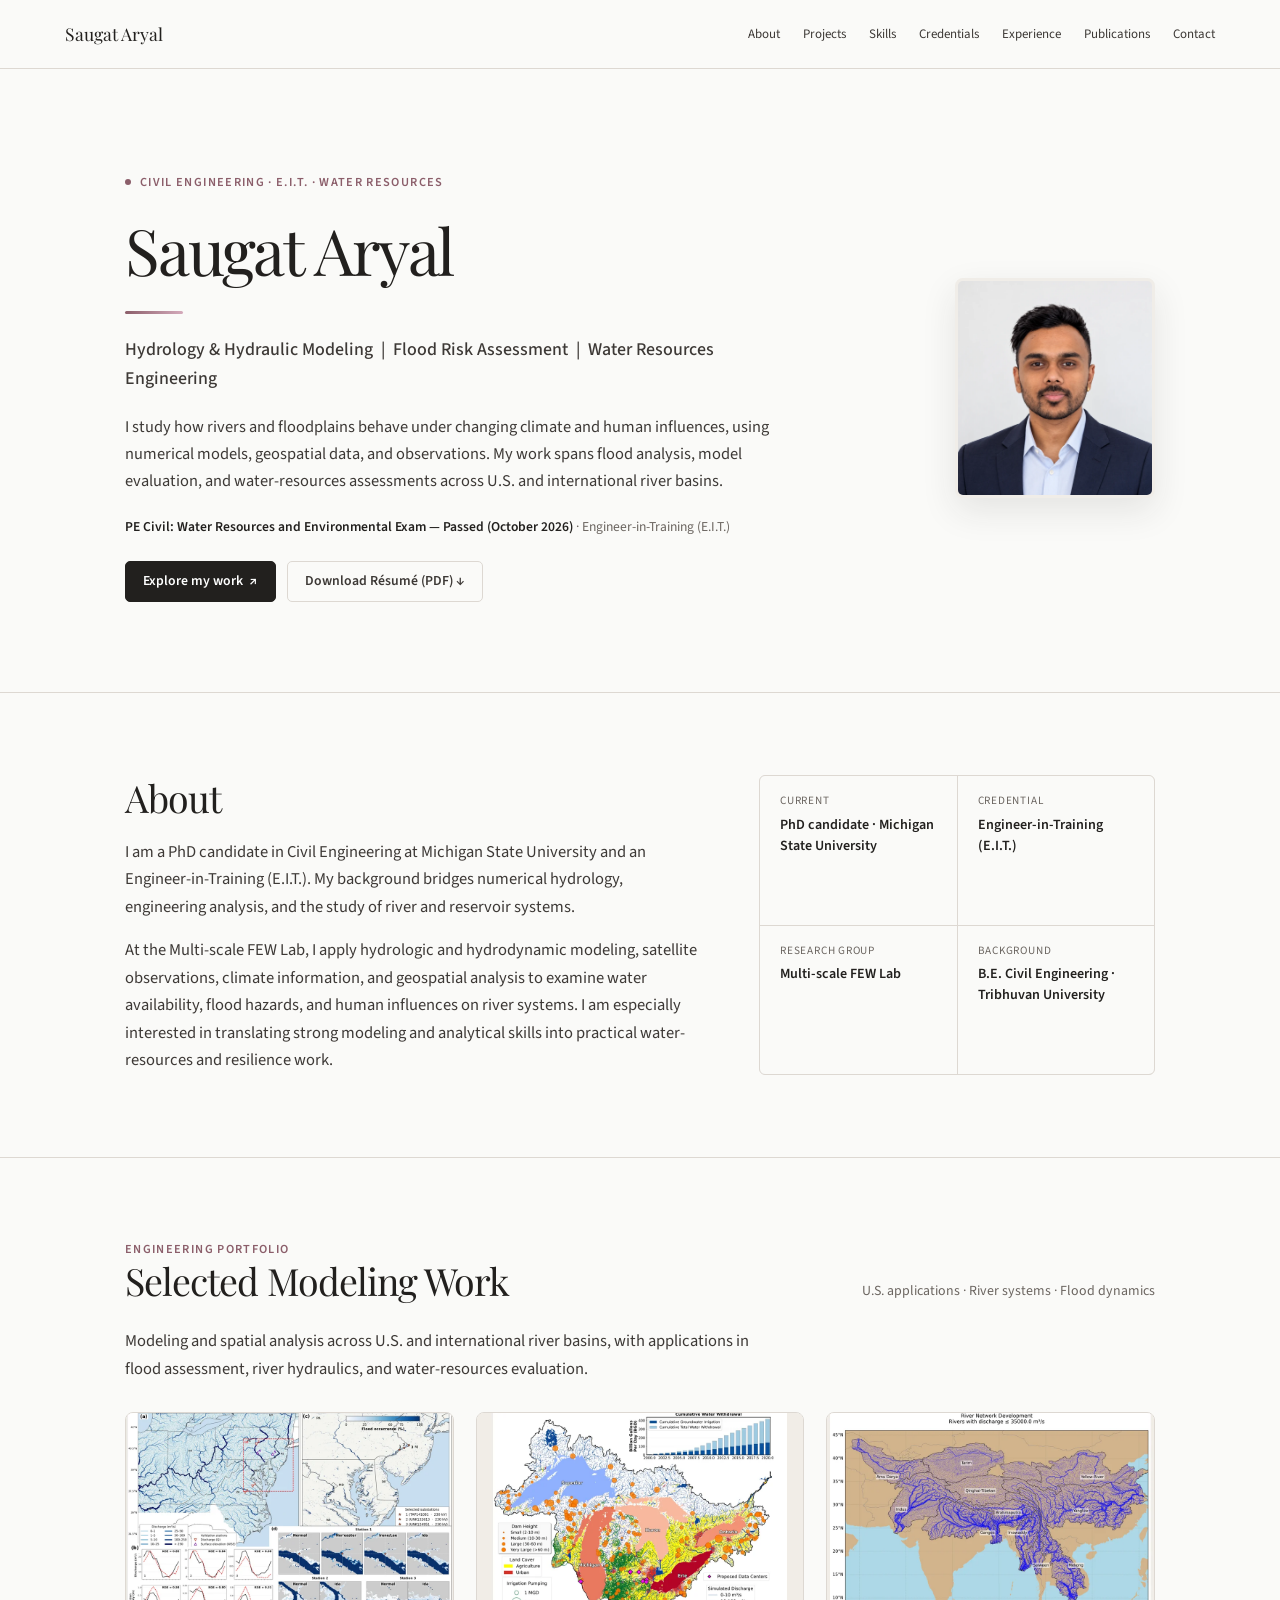
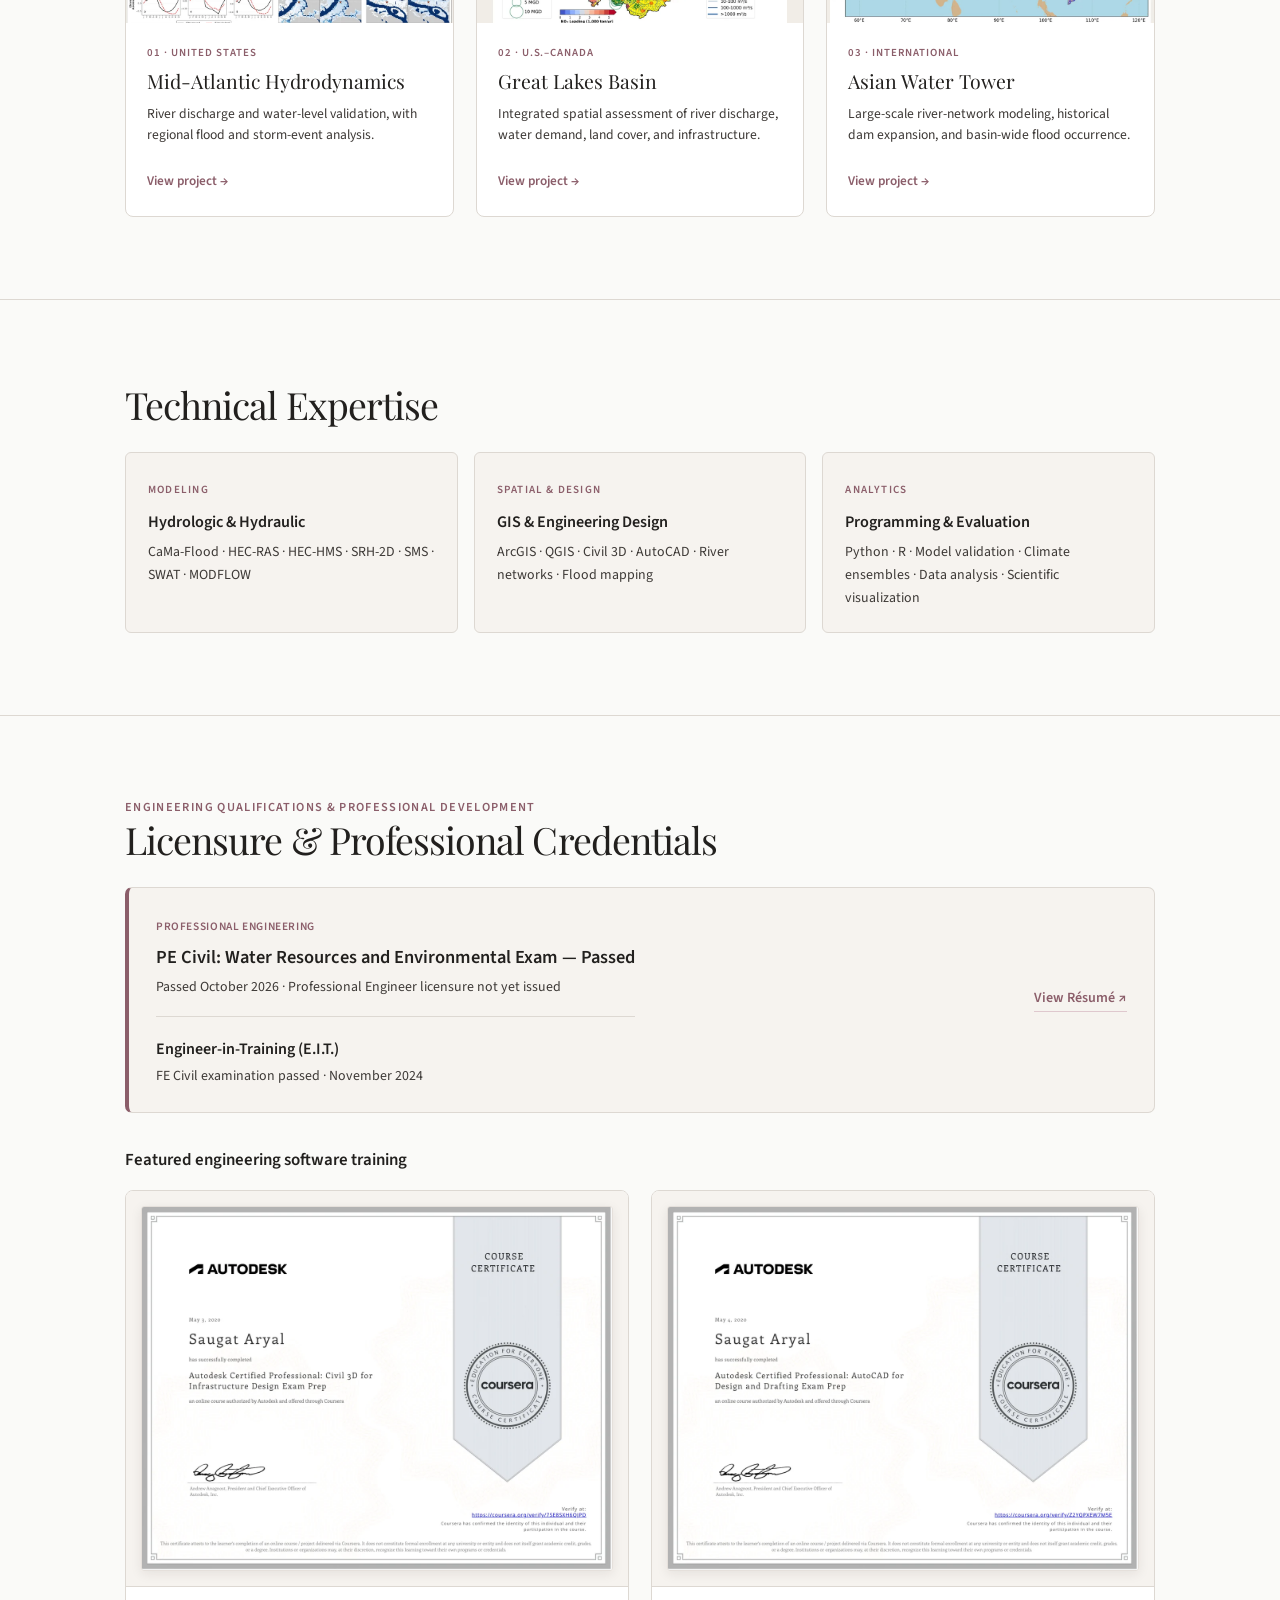
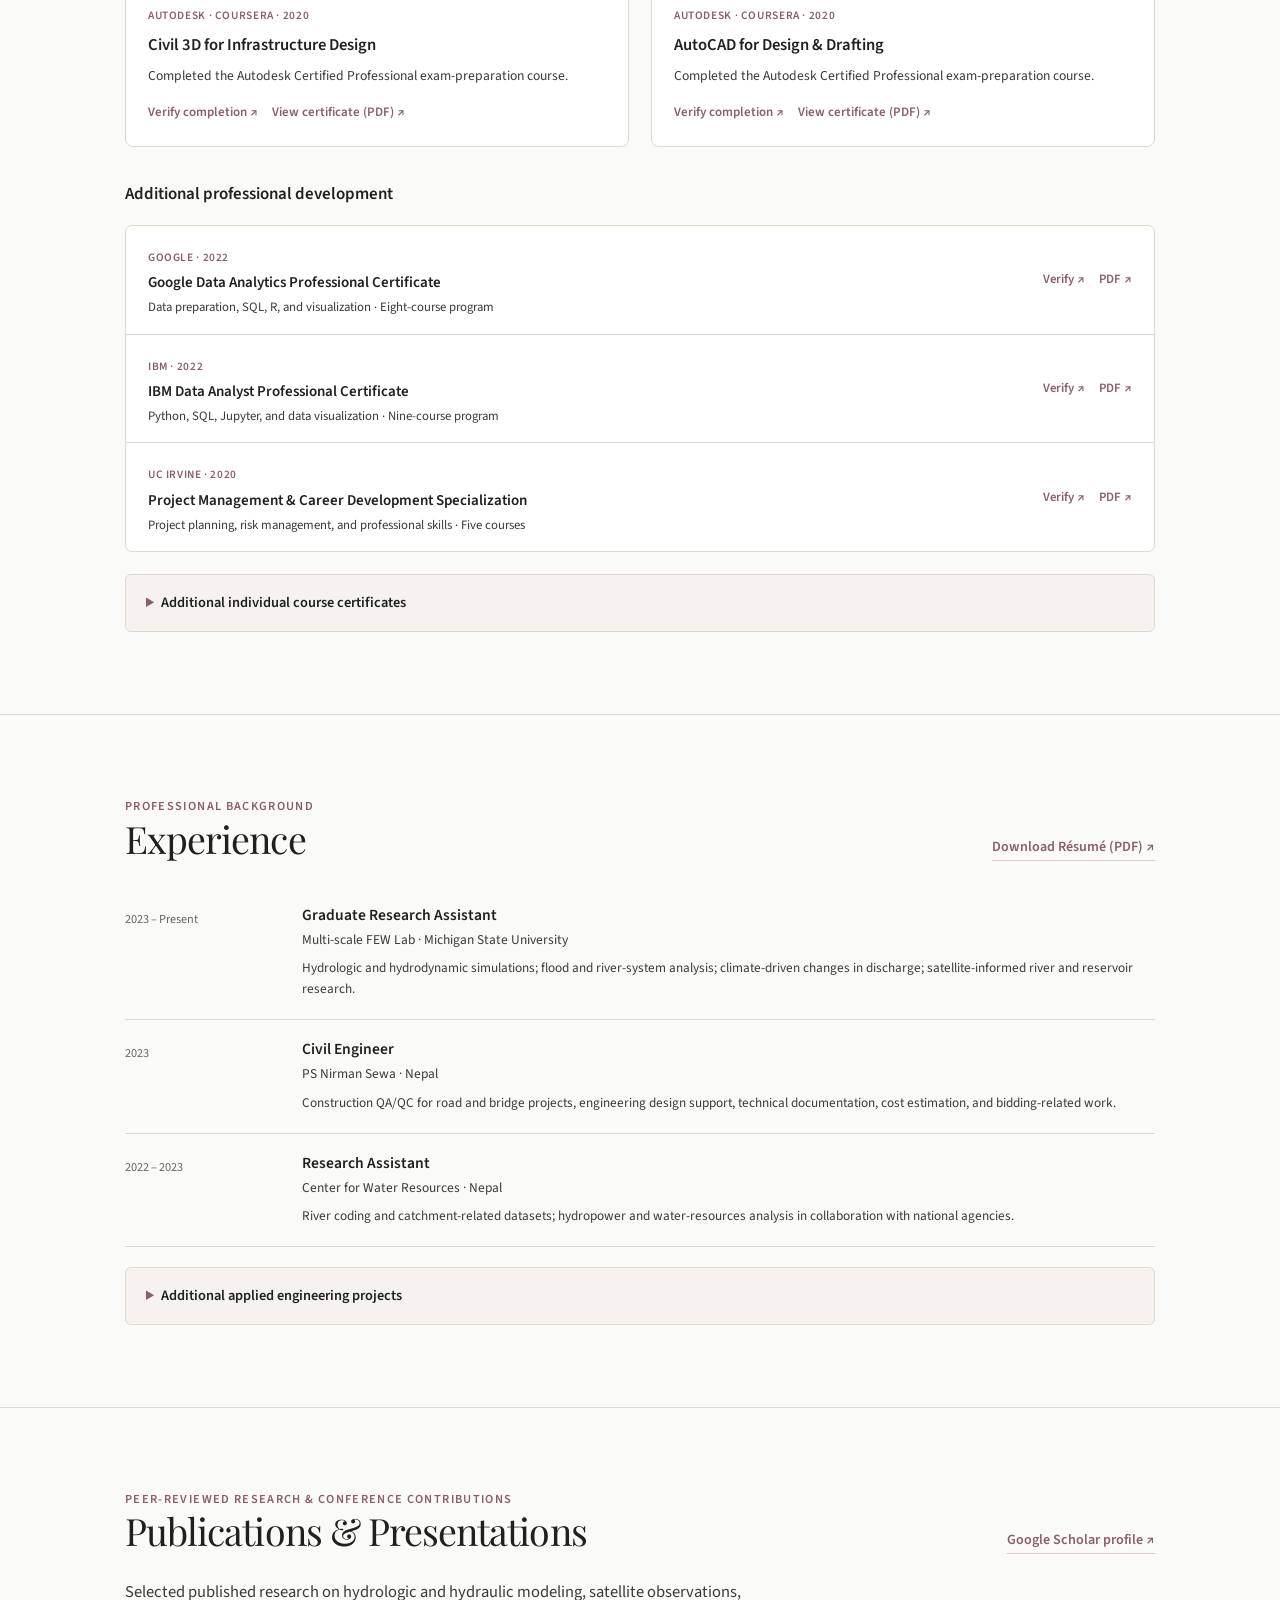
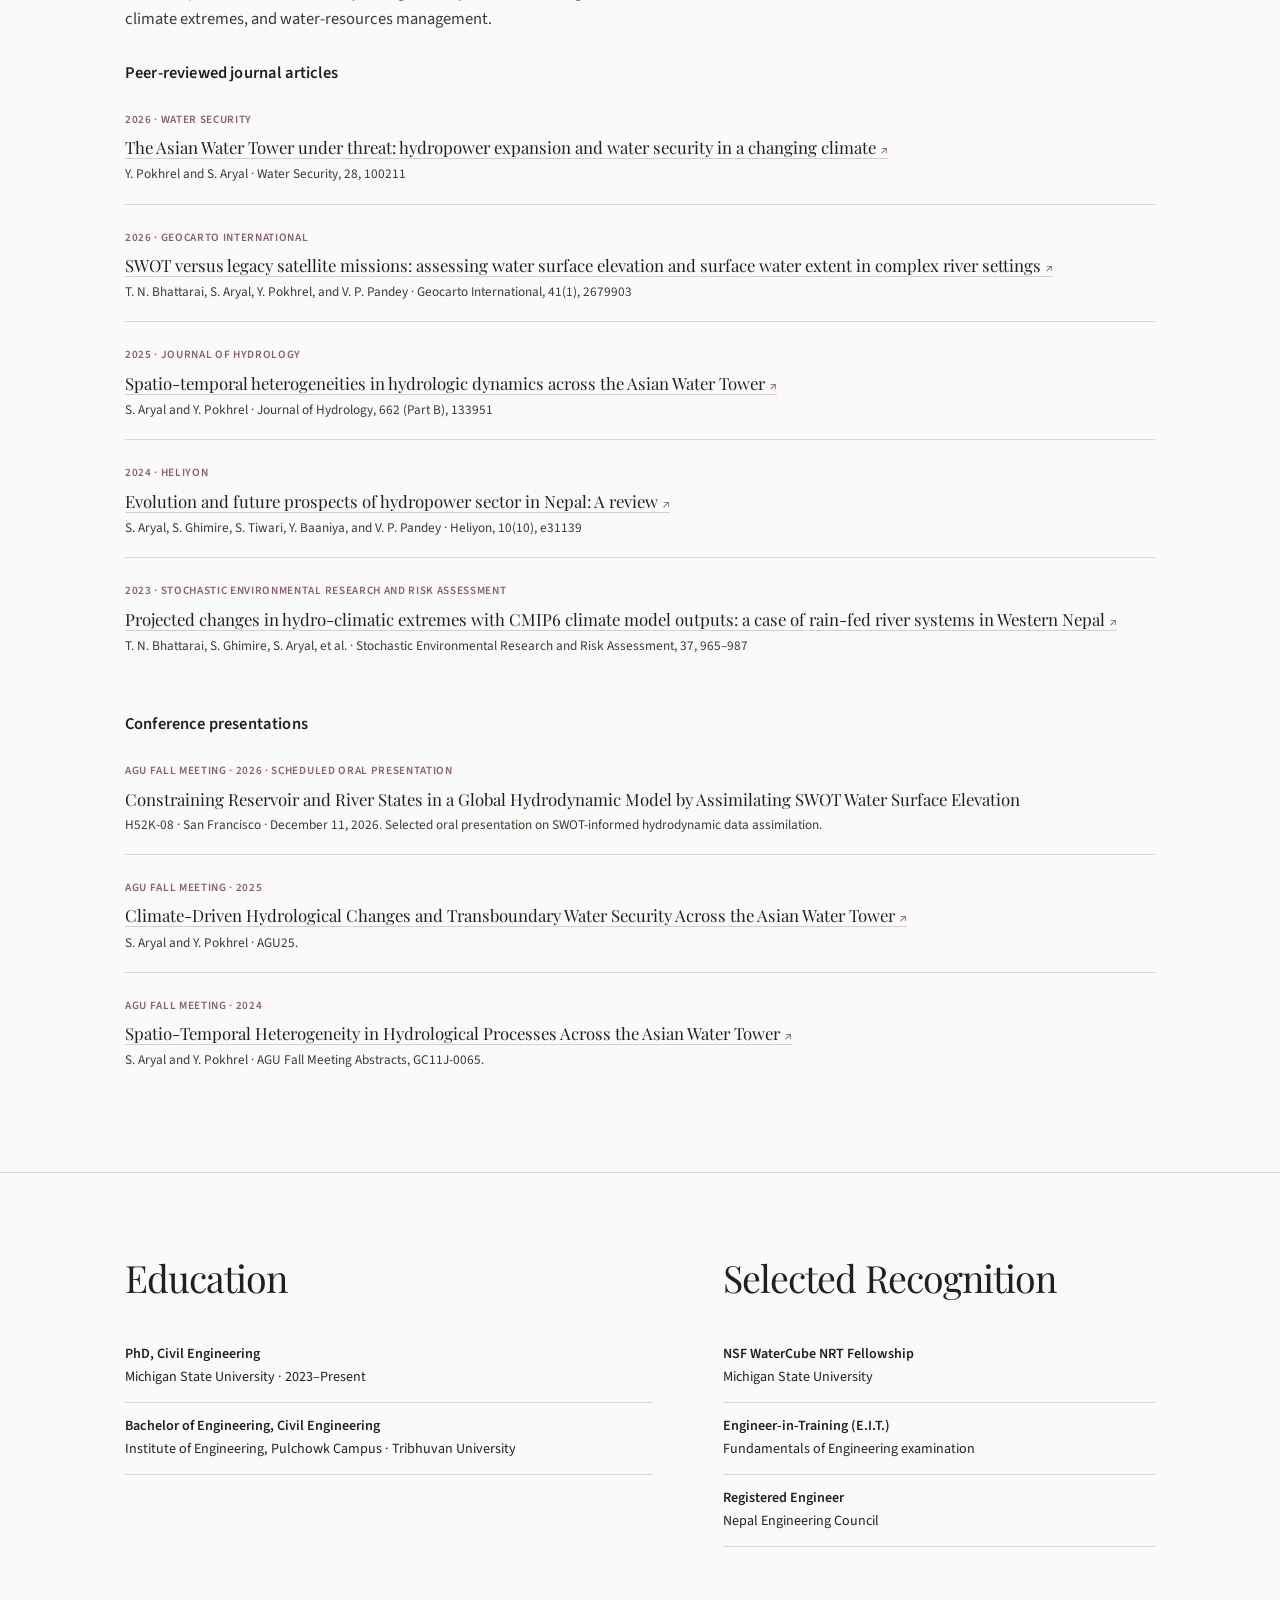
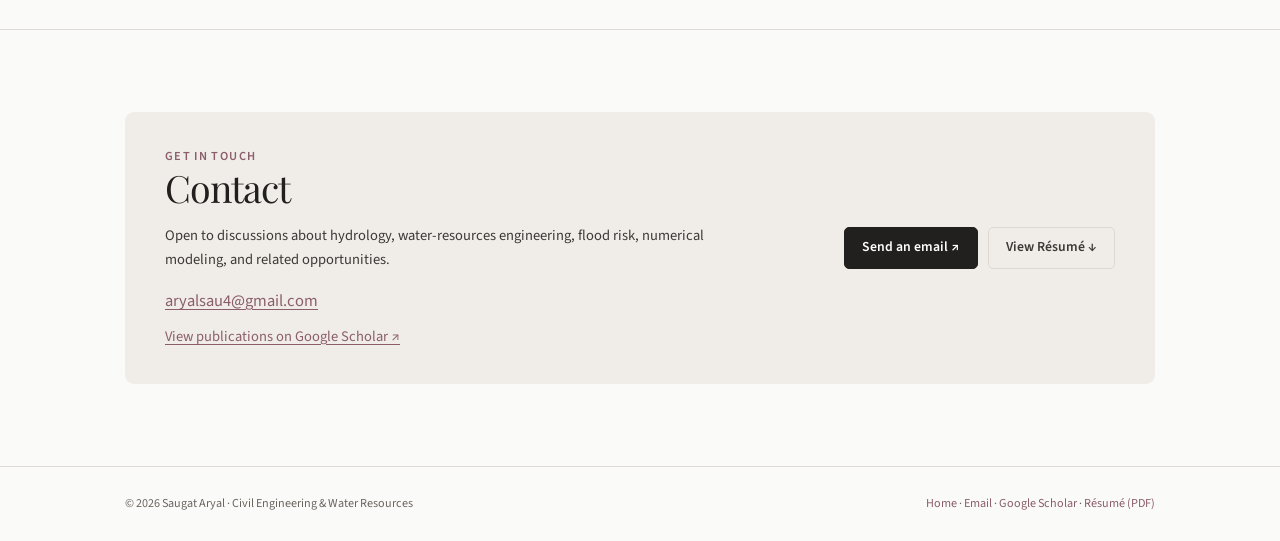
==== commit d2ff9819: "Add files via upload" ====
--- a/index.html
+++ b/index.html
@@ -62,8 +62,8 @@
 <h1>Saugat Aryal</h1><div class="hero-rule"></div>
 <p class="hero-role">Hydrology & Hydraulic Modeling&nbsp; | &nbsp;Flood Risk Assessment&nbsp; | &nbsp;Water Resources Engineering</p>
 <p class="hero-copy">I study how rivers and floodplains behave under changing climate and human influences, using numerical models, geospatial data, and observations. My work spans flood analysis, model evaluation, and water-resources assessments across U.S. and international river basins.</p>
-<p class="pe-hero-note"><strong>PE Civil: Water Resources and Environmental Exam — Passed (October 2026)</strong><span class="pe-hero-divider" aria-hidden="true"> · </span><span><strong>Engineer-in-Training (E.I.T.)</strong></span></p>
-<div class="btn-row"><a class="btn btn-primary" href="#projects">Explore my work <span aria-hidden="true">↗</span></a><a class="btn btn-secondary" href="Saugat_Aryal_CV.pdf" target="_blank" rel="noopener">Download Résumé (PDF) ↓</a></div>
+<p class="pe-hero-note"><strong>PE Civil: Water Resources and Environmental Exam — Passed (October 2026)</strong><span class="pe-hero-divider" aria-hidden="true"> · </span><span>Engineer-in-Training (E.I.T.)</span></p>
+<div class="btn-row"><a class="btn btn-primary" href="#projects">Explore my work <span aria-hidden="true">↗</span></a><a class="btn btn-secondary" href="Saugat_Aryal_CV.pdf?v=20261028new" target="_blank" rel="noopener">Download Résumé (PDF) ↓</a></div>
 </div><div class="hero-photo"><div class="headshot-frame"><img src="assets/images/headshot.webp" alt="Professional headshot of Saugat Aryal" width="900" height="1125" fetchpriority="high"></div></div>
 </div></div></section>
 <section class="section" id="about"><div class="wrap"><div class="about-grid"><div>
@@ -89,7 +89,7 @@
 <h3>PE Civil: Water Resources and Environmental Exam — Passed</h3>
 <p>Passed October 2026 · Professional Engineer licensure not yet issued</p>
 <div class="pe-credential-secondary"><h3>Engineer-in-Training (E.I.T.)</h3><p>FE Civil examination passed · November 2024</p></div>
-</div><a class="muted-link" href="Saugat_Aryal_CV.pdf" target="_blank" rel="noopener noreferrer">View Résumé ↗</a></div>
+</div><a class="muted-link" href="Saugat_Aryal_CV.pdf?v=20261028new" target="_blank" rel="noopener noreferrer">View Résumé ↗</a></div>
 <div class="credential-subheading"><h3>Featured engineering software training</h3></div>
 <div class="featured-credential-grid">
 <article class="featured-credential">
@@ -112,7 +112,7 @@
 <div class="cert-row"><div><strong>Managing Project Risks and Changes</strong><small>University of California, Irvine · Coursera · May 2020</small></div><div class="cert-links"><a href="https://coursera.org/verify/7F4G6WQN5KWR" target="_blank" rel="noopener noreferrer">Verify ↗</a><a href="assets/certificates/uci-managing-project-risks.pdf" target="_blank" rel="noopener noreferrer">PDF ↗</a></div></div>
 </div></details>
 </div></section>
-<section class="section" id="experience"><div class="wrap"><div class="section-heading"><div><div class="eyebrow">Professional background</div><h2>Experience</h2></div><a class="muted-link" href="Saugat_Aryal_CV.pdf" target="_blank" rel="noopener">Download Résumé (PDF) ↗</a></div>
+<section class="section" id="experience"><div class="wrap"><div class="section-heading"><div><div class="eyebrow">Professional background</div><h2>Experience</h2></div><a class="muted-link" href="Saugat_Aryal_CV.pdf?v=20261028new" target="_blank" rel="noopener">Download Résumé (PDF) ↗</a></div>
 <div class="list-block"><span class="period">2023 – Present</span><div><h3>Graduate Research Assistant</h3><div class="org">Multi-scale FEW Lab · Michigan State University</div><p>Hydrologic and hydrodynamic simulations; flood and river-system analysis; climate-driven changes in discharge; satellite-informed river and reservoir research.</p></div></div>
 <div class="list-block"><span class="period">2023</span><div><h3>Civil Engineer</h3><div class="org">PS Nirman Sewa · Nepal</div><p>Construction QA/QC for road and bridge projects, engineering design support, technical documentation, cost estimation, and bidding-related work.</p></div></div>
 <div class="list-block"><span class="period">2022 – 2023</span><div><h3>Research Assistant</h3><div class="org">Center for Water Resources · Nepal</div><p>River coding and catchment-related datasets; hydropower and water-resources analysis in collaboration with national agencies.</p></div></div>
@@ -140,7 +140,7 @@
 <article class="pub-row"><span class="kind">AGU Fall Meeting · 2024</span><h3><a class="pub-title-link" href="https://scholar.google.com/citations?view_op=view_citation&amp;hl=en&amp;user=jHw32U4AAAAJ&amp;citation_for_view=jHw32U4AAAAJ:9yKSN-GCB0IC" target="_blank" rel="noopener noreferrer">Spatio-Temporal Heterogeneity in Hydrological Processes Across the Asian Water Tower <span aria-hidden="true">↗</span></a></h3><p>S. Aryal and Y. Pokhrel · AGU Fall Meeting Abstracts, GC11J-0065.</p></article>
 </div></div></section>
 <section class="section"><div class="wrap"><div class="two-col"><div><h2>Education</h2><ul class="simple-list"><li><strong>PhD, Civil Engineering</strong><br>Michigan State University · 2023–Present</li><li><strong>Bachelor of Engineering, Civil Engineering</strong><br>Institute of Engineering, Pulchowk Campus · Tribhuvan University</li></ul></div><div><h2>Selected Recognition</h2><ul class="simple-list"><li><strong>NSF WaterCube NRT Fellowship</strong><br>Michigan State University</li><li><strong>Engineer-in-Training (E.I.T.)</strong><br>Fundamentals of Engineering examination</li><li><strong>Registered Engineer</strong><br>Nepal Engineering Council</li></ul></div></div></div></section>
-<section class="section" id="contact"><div class="wrap"><div class="contact-panel"><div><div class="eyebrow">Get in touch</div><h2>Contact</h2><p>Open to discussions about hydrology, water-resources engineering, flood risk, numerical modeling, and related opportunities.</p><a href="mailto:aryalsau4@gmail.com">aryalsau4@gmail.com</a><p class="scholar-contact"><a href="https://scholar.google.com/citations?user=jHw32U4AAAAJ&amp;hl=en" target="_blank" rel="noopener noreferrer">View publications on Google Scholar ↗</a></p></div><div class="contact-links"><a class="btn btn-primary" href="mailto:aryalsau4@gmail.com">Send an email ↗</a><a class="btn btn-secondary" href="Saugat_Aryal_CV.pdf" target="_blank" rel="noopener">View Résumé ↓</a></div></div></div></section>
+<section class="section" id="contact"><div class="wrap"><div class="contact-panel"><div><div class="eyebrow">Get in touch</div><h2>Contact</h2><p>Open to discussions about hydrology, water-resources engineering, flood risk, numerical modeling, and related opportunities.</p><a href="mailto:aryalsau4@gmail.com">aryalsau4@gmail.com</a><p class="scholar-contact"><a href="https://scholar.google.com/citations?user=jHw32U4AAAAJ&amp;hl=en" target="_blank" rel="noopener noreferrer">View publications on Google Scholar ↗</a></p></div><div class="contact-links"><a class="btn btn-primary" href="mailto:aryalsau4@gmail.com">Send an email ↗</a><a class="btn btn-secondary" href="Saugat_Aryal_CV.pdf?v=20261028new" target="_blank" rel="noopener">View Résumé ↓</a></div></div></div></section>
 </main>
-<footer class="site-footer"><div class="wrap footer-inner"><span>© 2026 Saugat Aryal · Civil Engineering & Water Resources</span><span><a href="index.html">Home</a> · <a href="mailto:aryalsau4@gmail.com">Email</a> · <a href="https://scholar.google.com/citations?user=jHw32U4AAAAJ&amp;hl=en" target="_blank" rel="noopener noreferrer">Google Scholar</a> · <a href="Saugat_Aryal_CV.pdf" target="_blank" rel="noopener">Résumé (PDF)</a></span></div></footer>
-<script src="assets/js/main.js" defer></script></body></html>
+<footer class="site-footer"><div class="wrap footer-inner"><span>© 2026 Saugat Aryal · Civil Engineering & Water Resources</span><span><a href="index.html">Home</a> · <a href="mailto:aryalsau4@gmail.com">Email</a> · <a href="https://scholar.google.com/citations?user=jHw32U4AAAAJ&amp;hl=en" target="_blank" rel="noopener noreferrer">Google Scholar</a> · <a href="Saugat_Aryal_CV.pdf?v=20261028new" target="_blank" rel="noopener">Résumé (PDF)</a></span></div></footer>
+<script src="assets/js/main.js" defer></script></body></html>
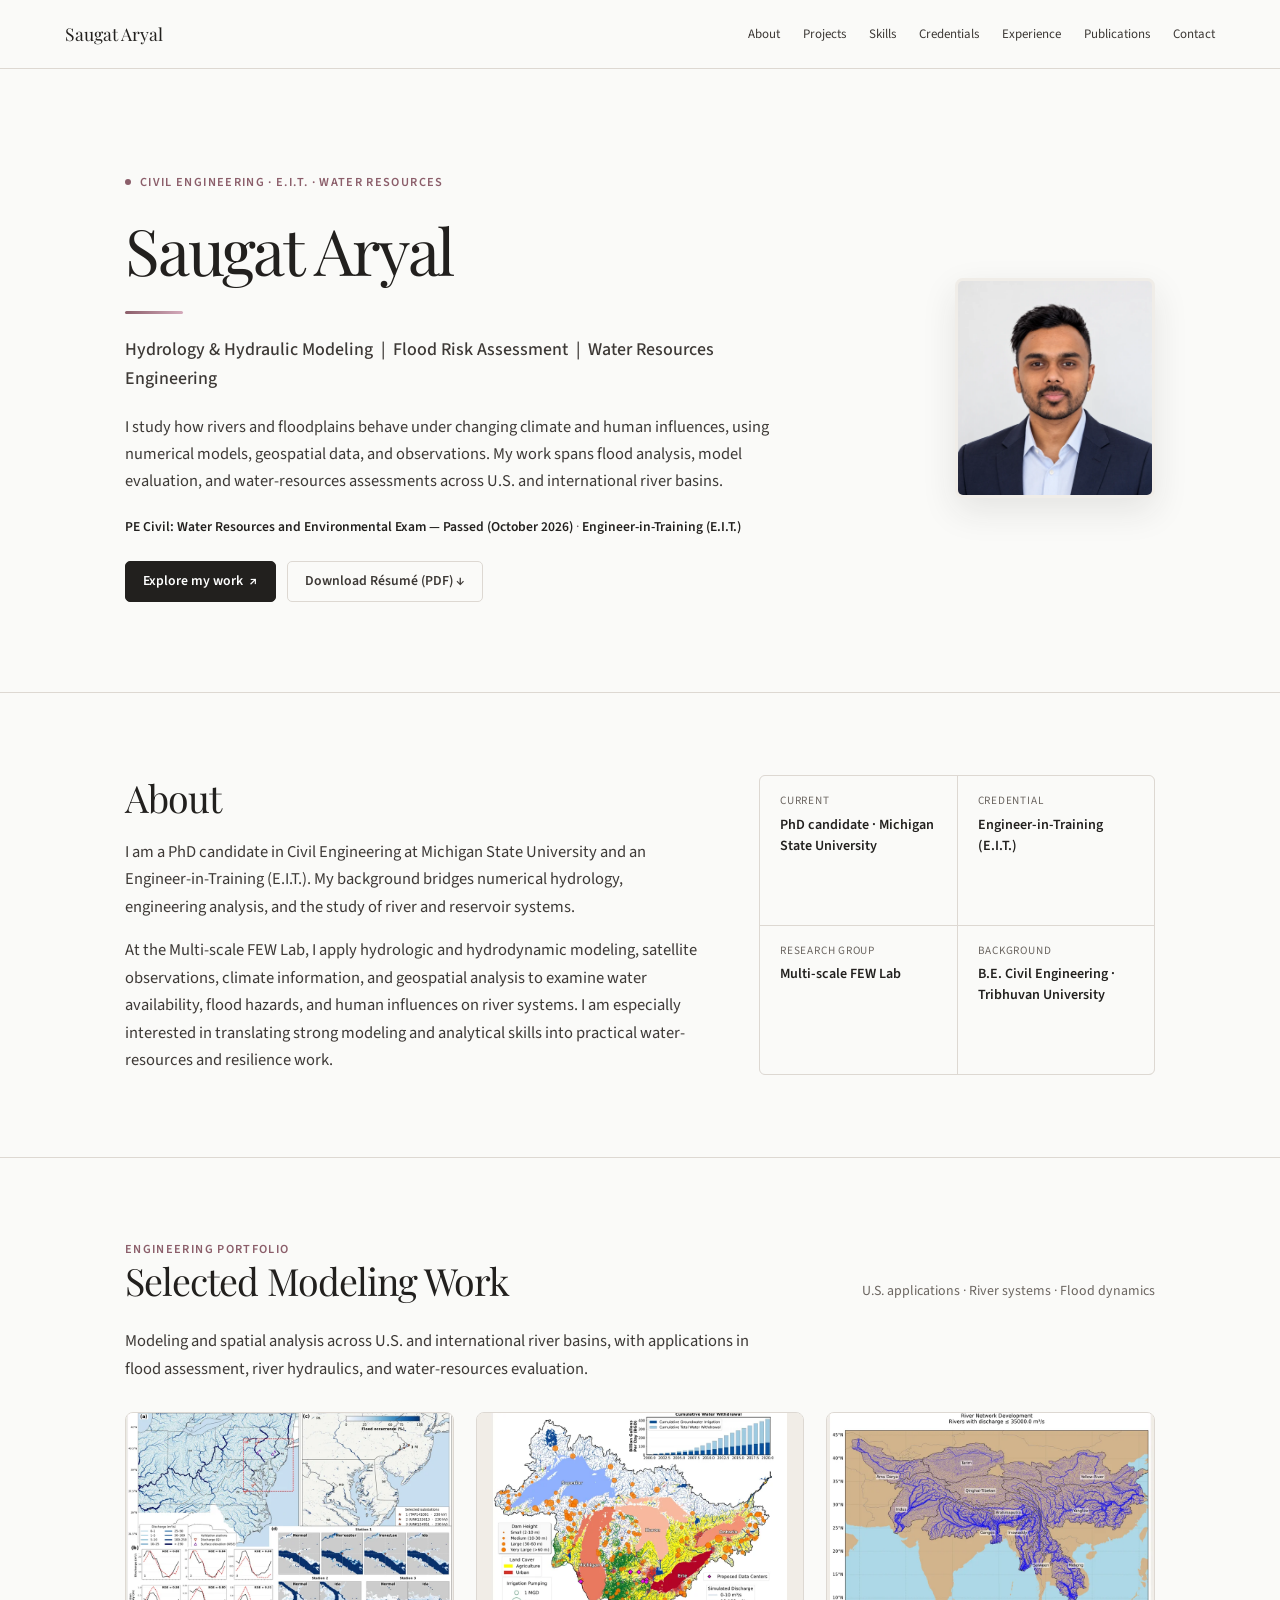
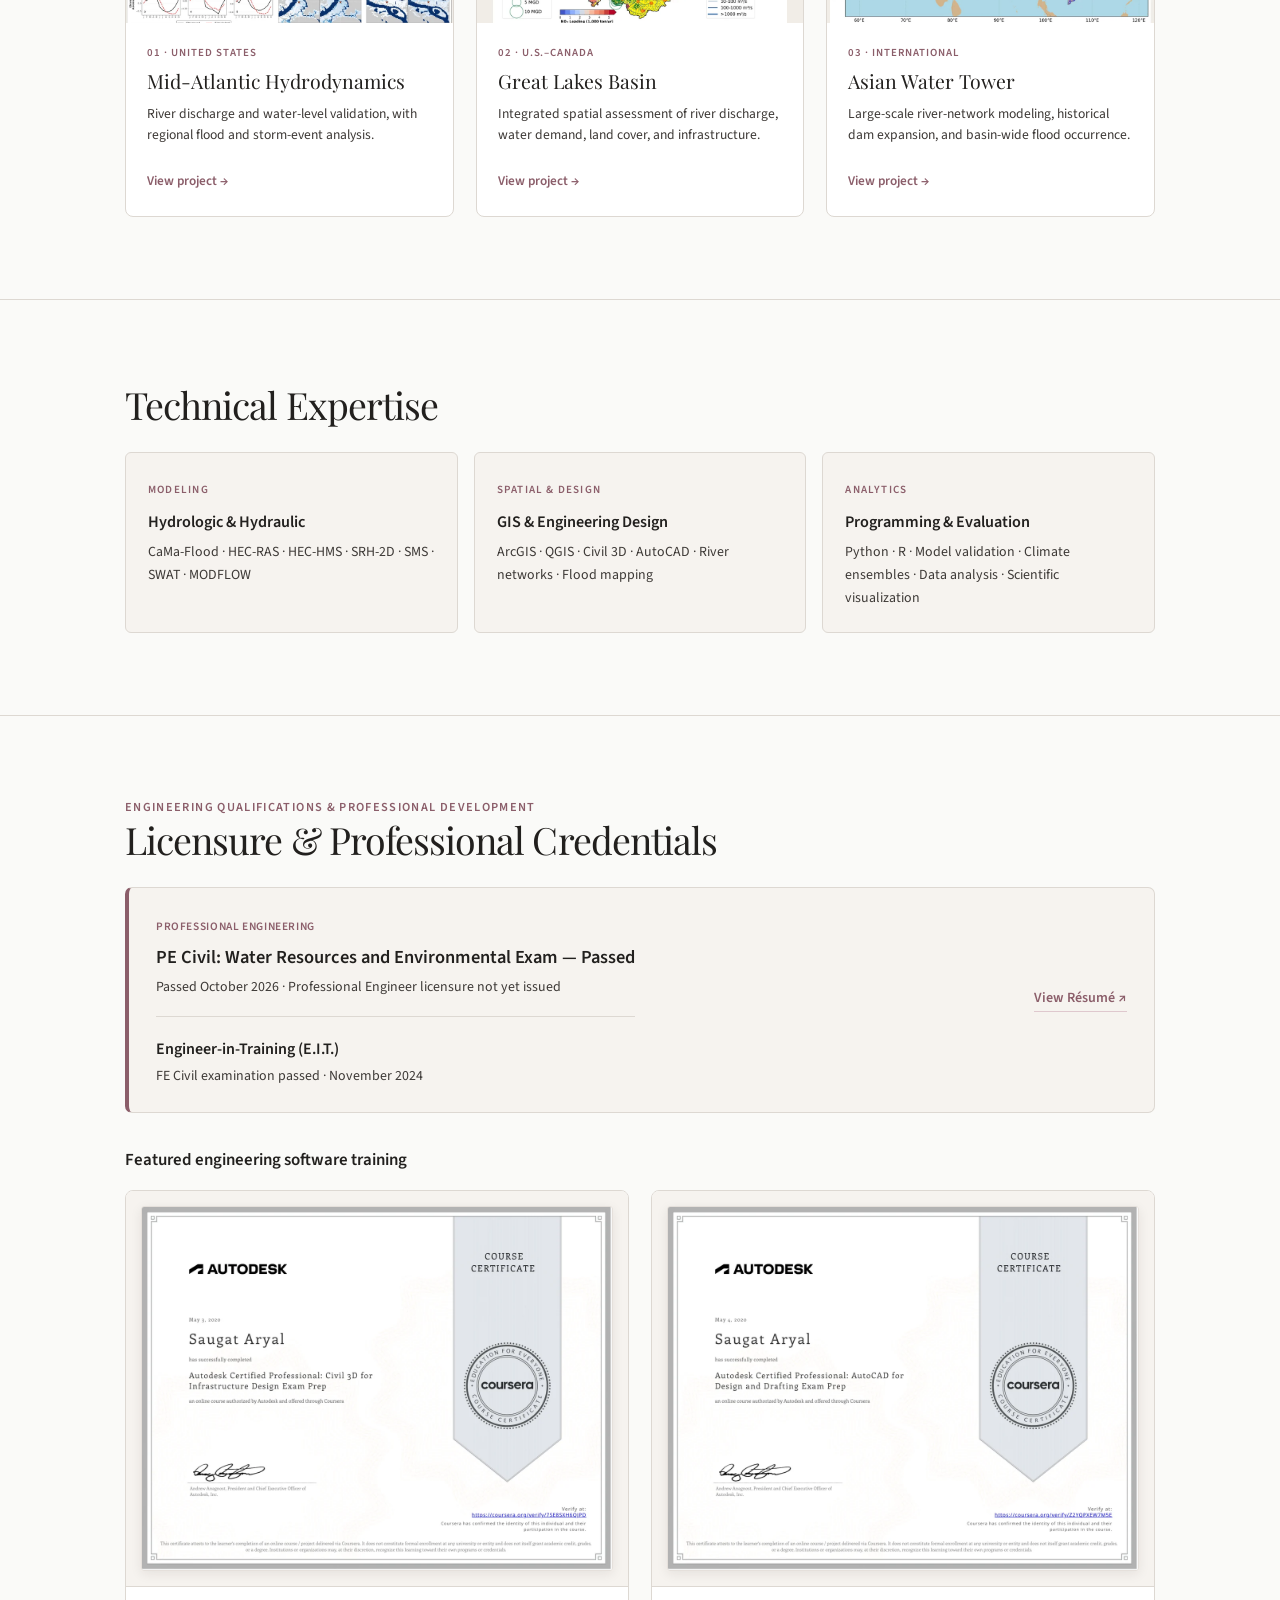
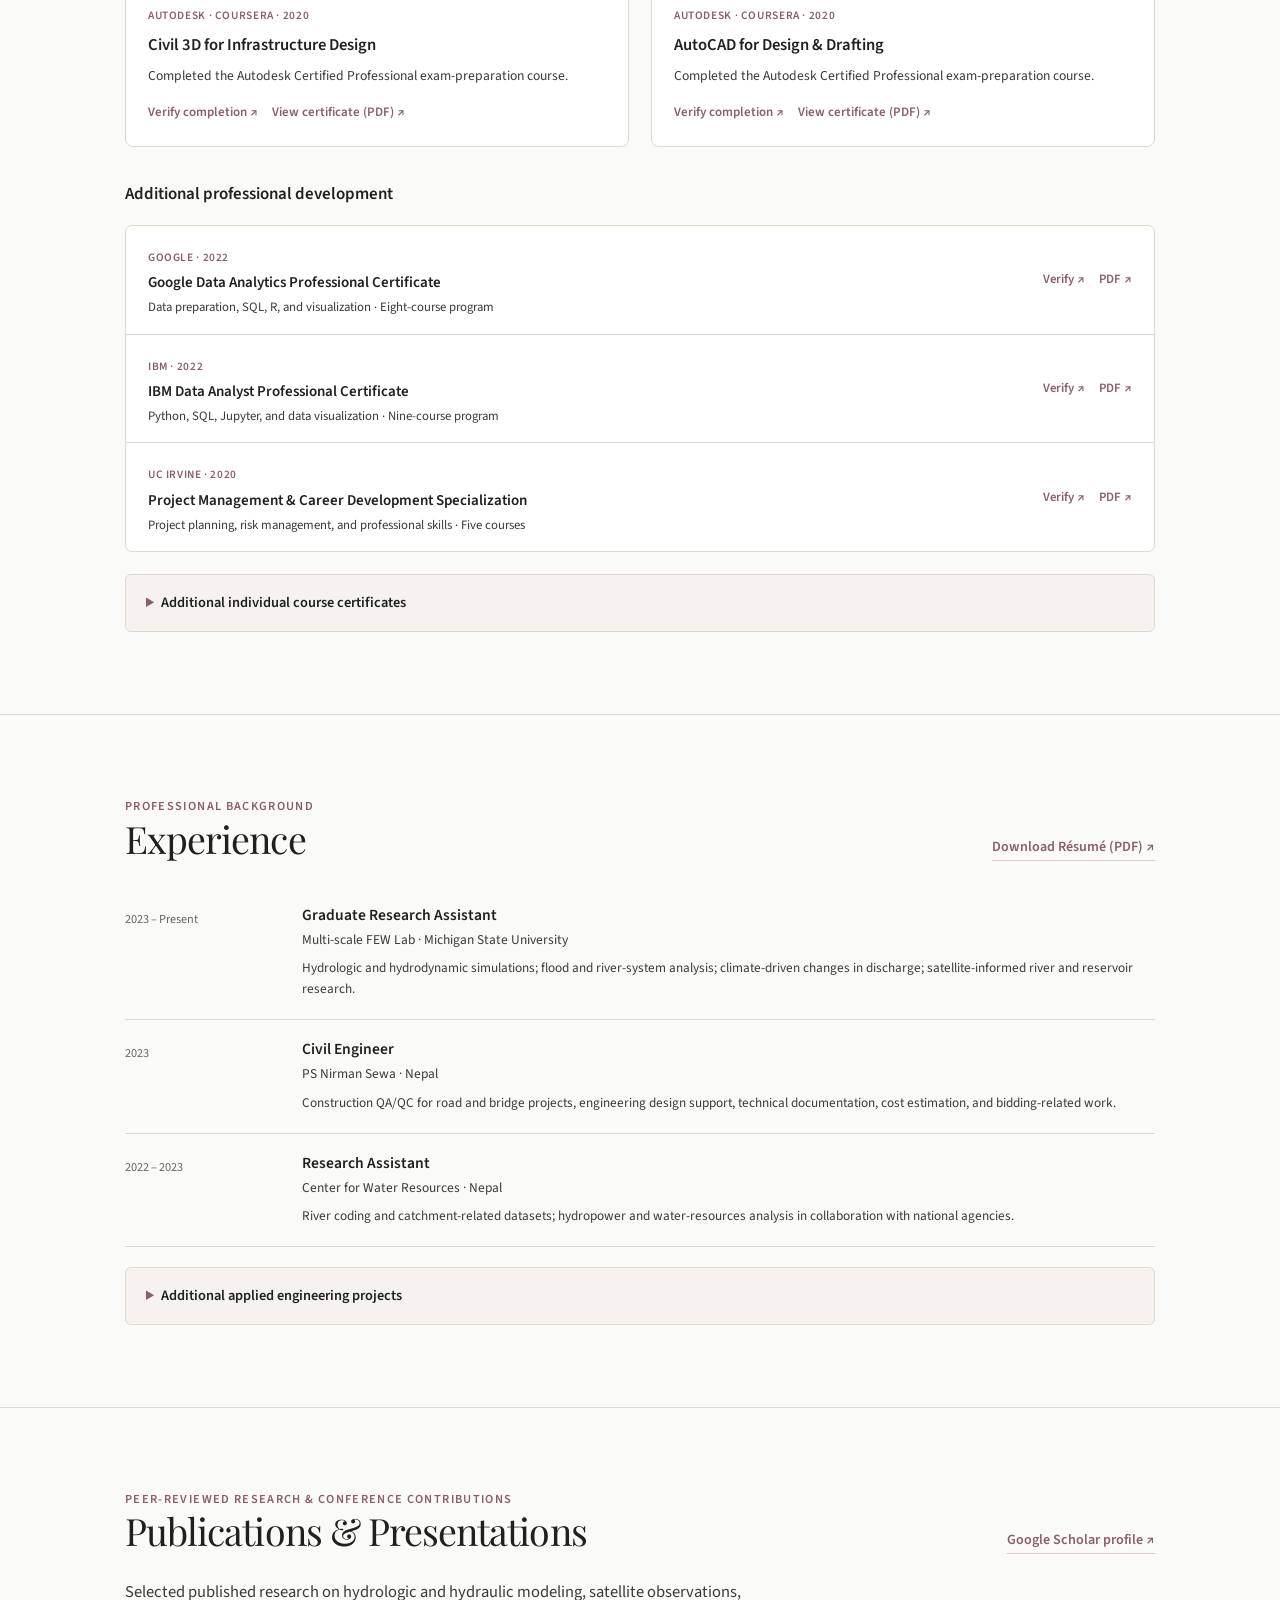
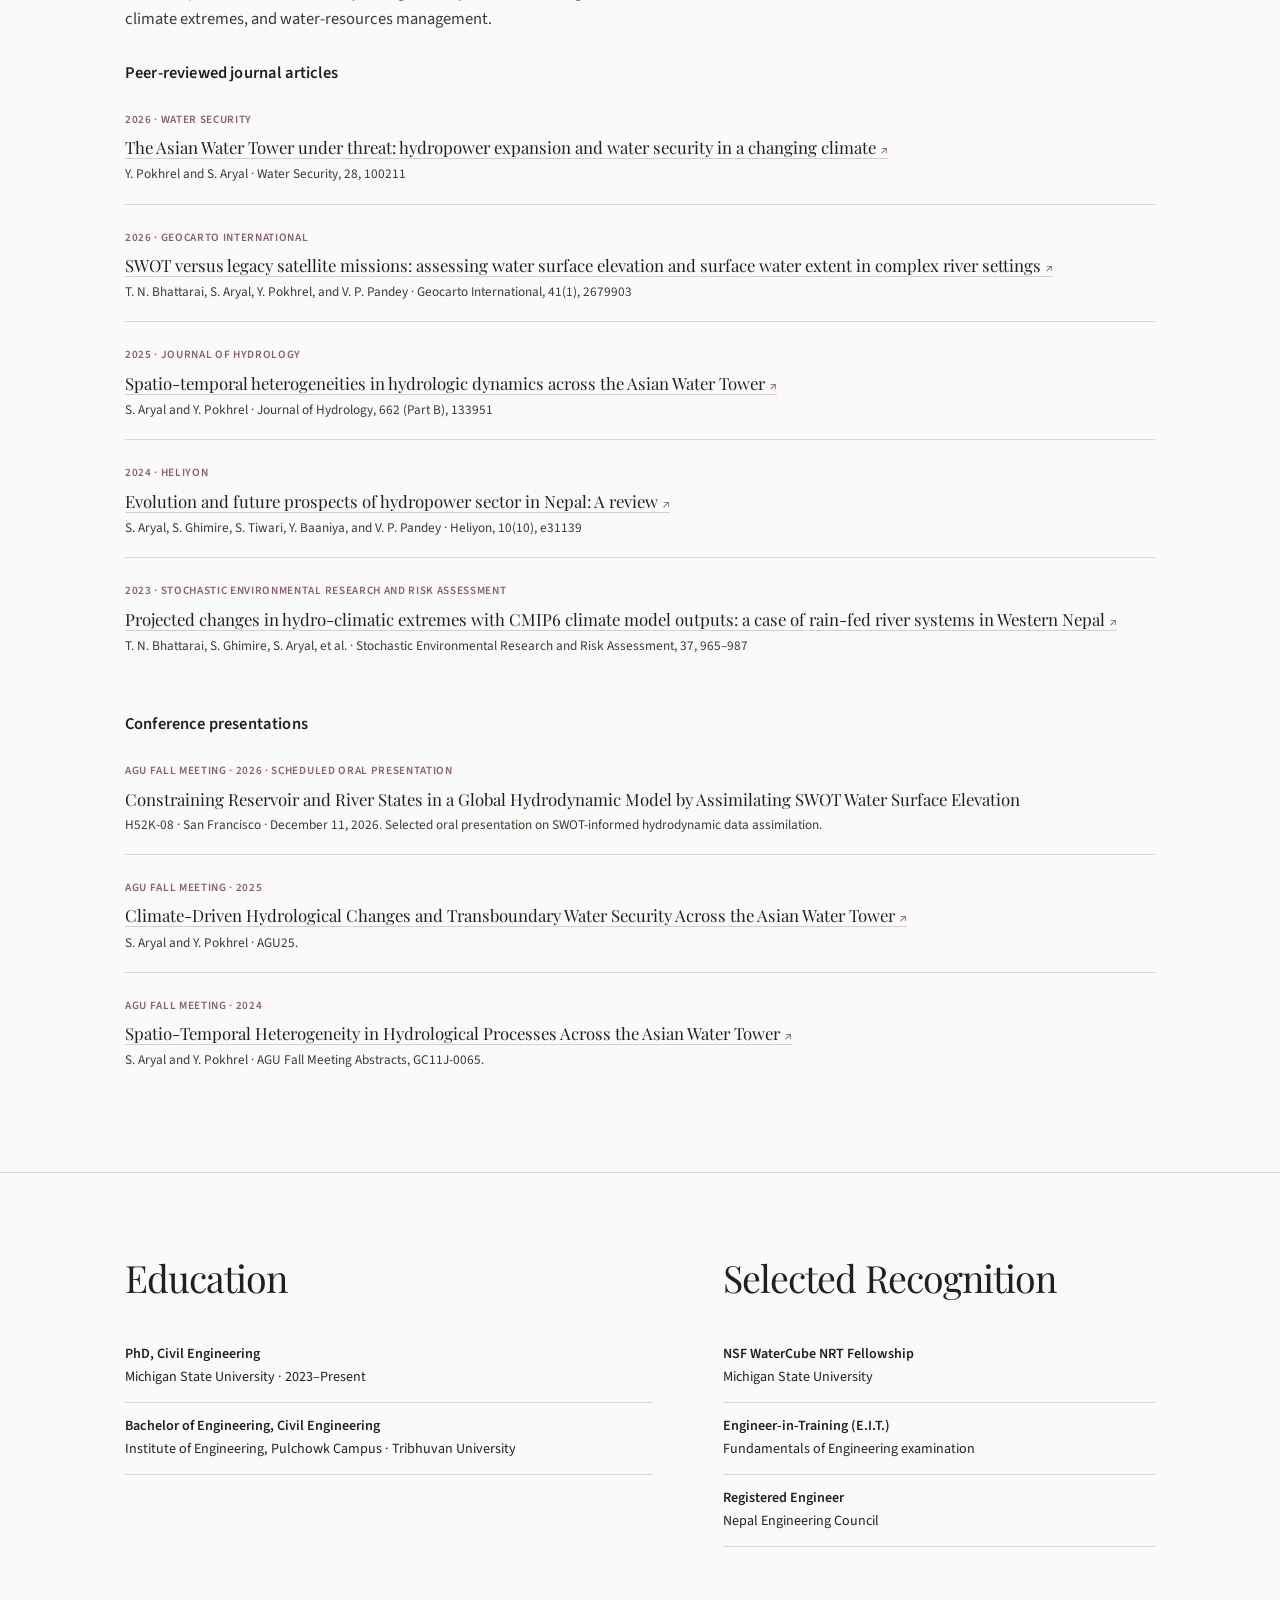
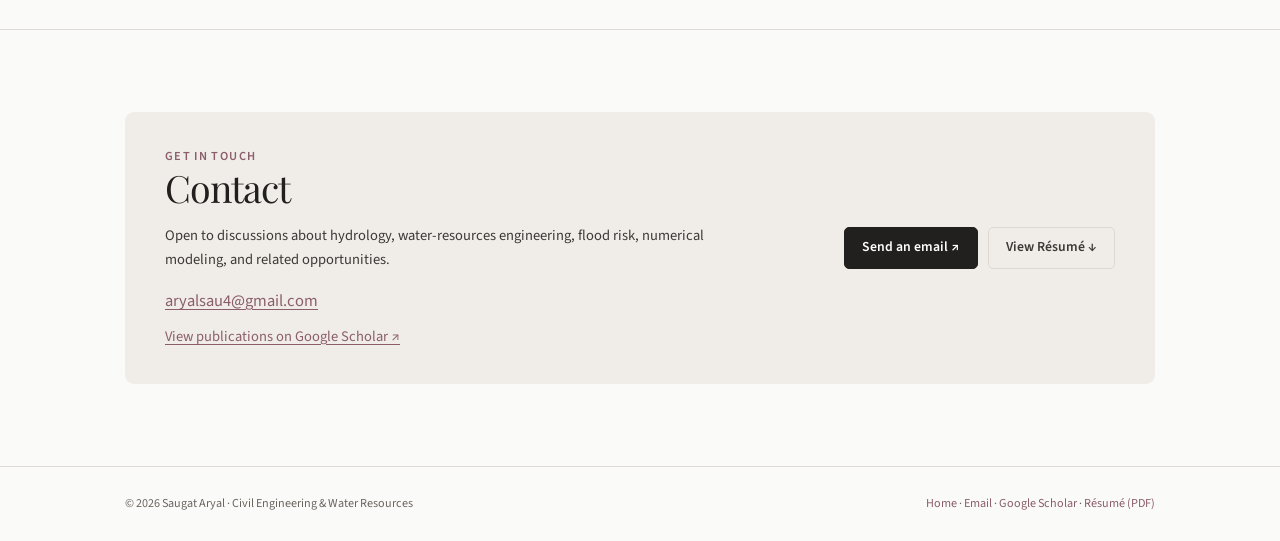
==== commit 6cde9043: "Update index.html" ====
--- a/index.html
+++ b/index.html
@@ -62,7 +62,7 @@
 <h1>Saugat Aryal</h1><div class="hero-rule"></div>
 <p class="hero-role">Hydrology & Hydraulic Modeling&nbsp; | &nbsp;Flood Risk Assessment&nbsp; | &nbsp;Water Resources Engineering</p>
 <p class="hero-copy">I study how rivers and floodplains behave under changing climate and human influences, using numerical models, geospatial data, and observations. My work spans flood analysis, model evaluation, and water-resources assessments across U.S. and international river basins.</p>
-<p class="pe-hero-note"><strong>PE Civil: Water Resources and Environmental Exam — Passed (October 2026)</strong><span class="pe-hero-divider" aria-hidden="true"> · </span><span>Engineer-in-Training (E.I.T.)</span></p>
+<p class="pe-hero-note"><strong>PE Civil: Water Resources and Environmental Exam — Passed (October 2026)</strong><span class="pe-hero-divider" aria-hidden="true"> · </span><span><strong>Engineer-in-Training (E.I.T.)</strong></span></p>
 <div class="btn-row"><a class="btn btn-primary" href="#projects">Explore my work <span aria-hidden="true">↗</span></a><a class="btn btn-secondary" href="Saugat_Aryal_CV.pdf?v=20261028new" target="_blank" rel="noopener">Download Résumé (PDF) ↓</a></div>
 </div><div class="hero-photo"><div class="headshot-frame"><img src="assets/images/headshot.webp" alt="Professional headshot of Saugat Aryal" width="900" height="1125" fetchpriority="high"></div></div>
 </div></div></section>
@@ -143,4 +143,4 @@
 <section class="section" id="contact"><div class="wrap"><div class="contact-panel"><div><div class="eyebrow">Get in touch</div><h2>Contact</h2><p>Open to discussions about hydrology, water-resources engineering, flood risk, numerical modeling, and related opportunities.</p><a href="mailto:aryalsau4@gmail.com">aryalsau4@gmail.com</a><p class="scholar-contact"><a href="https://scholar.google.com/citations?user=jHw32U4AAAAJ&amp;hl=en" target="_blank" rel="noopener noreferrer">View publications on Google Scholar ↗</a></p></div><div class="contact-links"><a class="btn btn-primary" href="mailto:aryalsau4@gmail.com">Send an email ↗</a><a class="btn btn-secondary" href="Saugat_Aryal_CV.pdf?v=20261028new" target="_blank" rel="noopener">View Résumé ↓</a></div></div></div></section>
 </main>
 <footer class="site-footer"><div class="wrap footer-inner"><span>© 2026 Saugat Aryal · Civil Engineering & Water Resources</span><span><a href="index.html">Home</a> · <a href="mailto:aryalsau4@gmail.com">Email</a> · <a href="https://scholar.google.com/citations?user=jHw32U4AAAAJ&amp;hl=en" target="_blank" rel="noopener noreferrer">Google Scholar</a> · <a href="Saugat_Aryal_CV.pdf?v=20261028new" target="_blank" rel="noopener">Résumé (PDF)</a></span></div></footer>
-<script src="assets/js/main.js" defer></script></body></html>+<script src="assets/js/main.js" defer></script></body></html>
